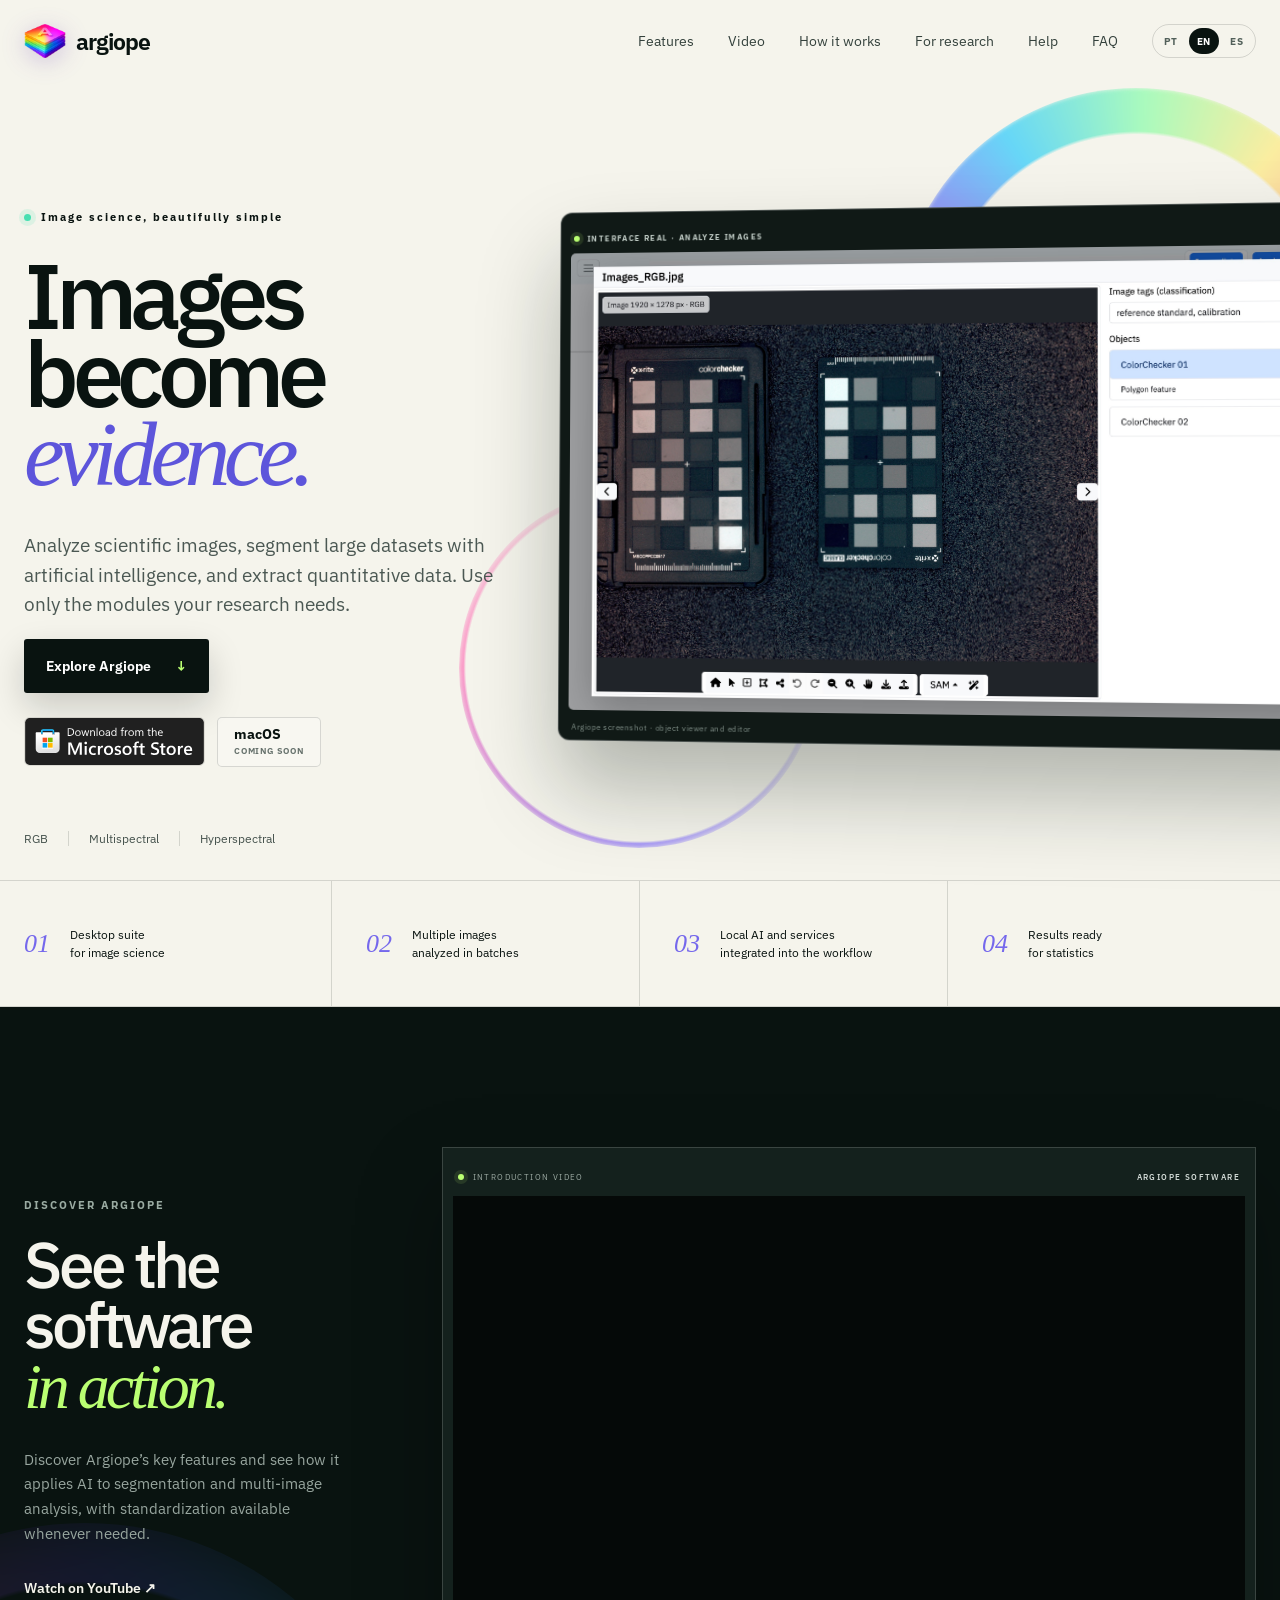
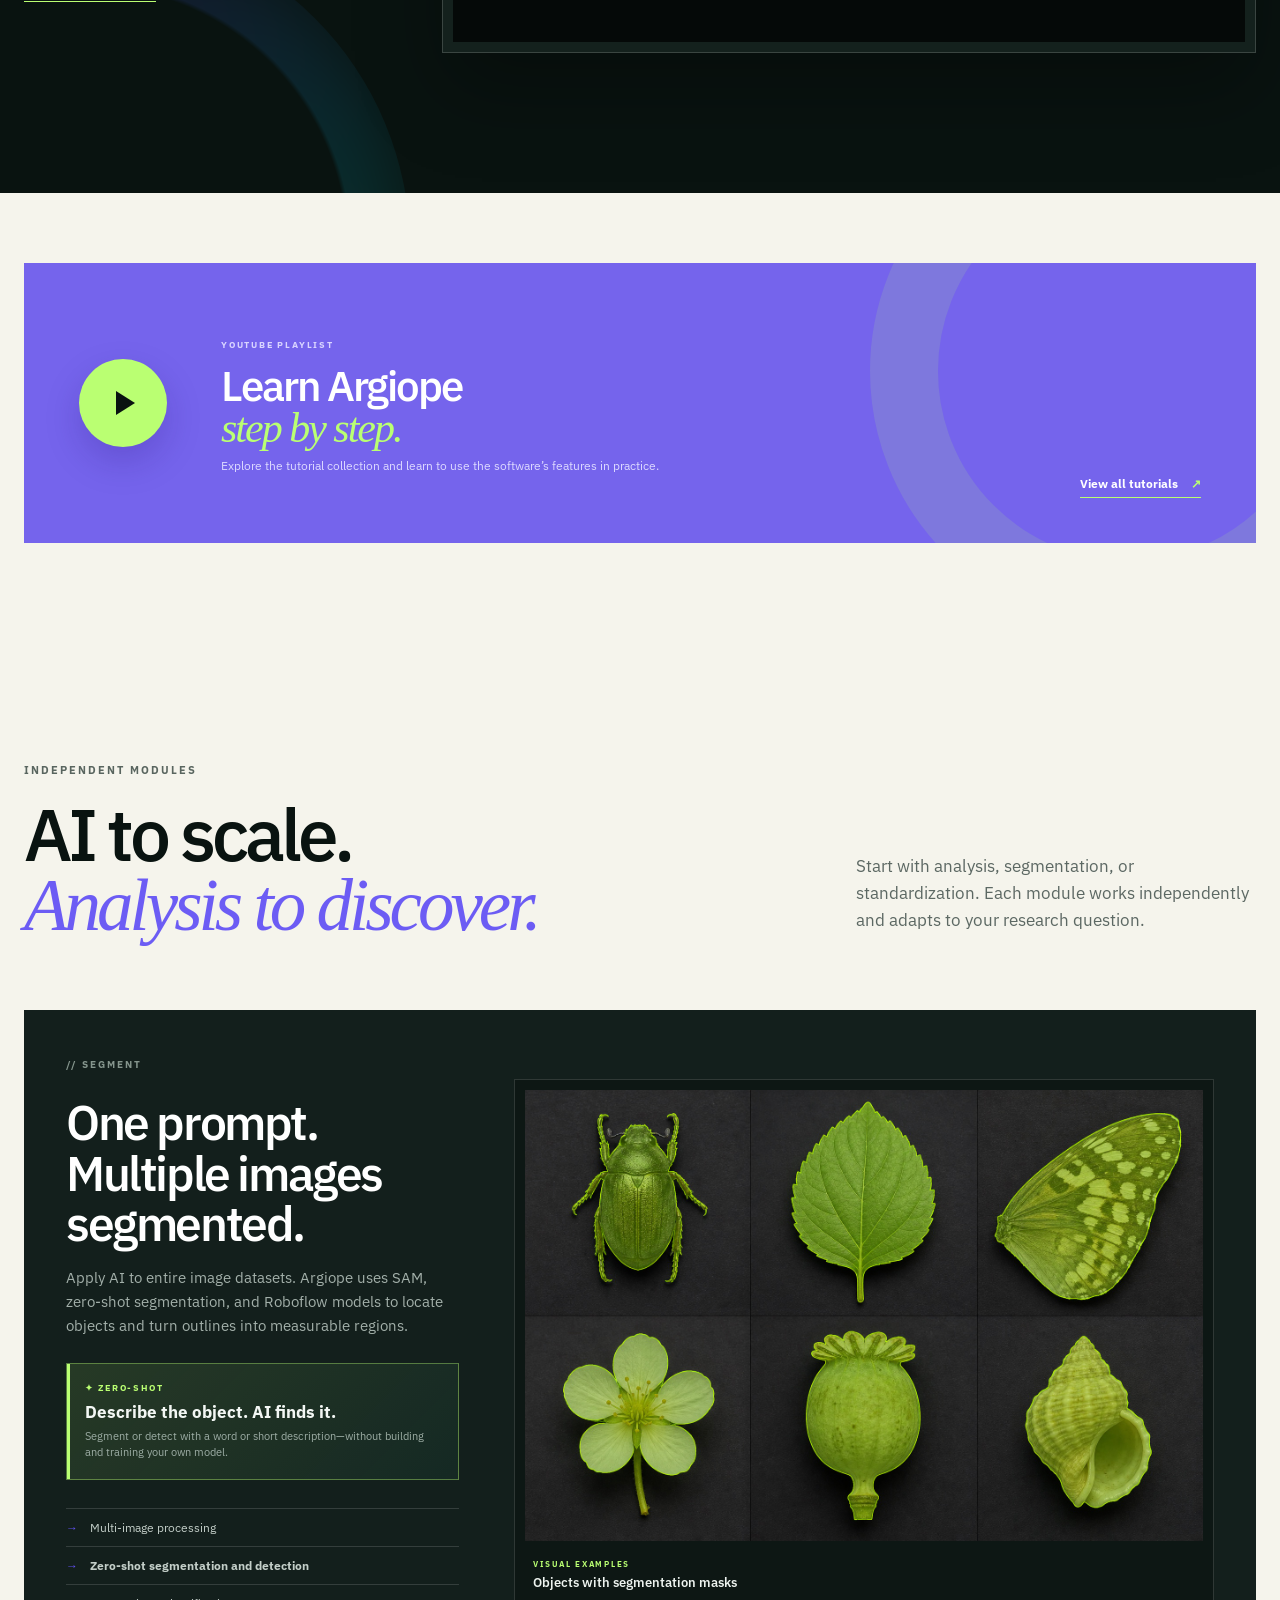
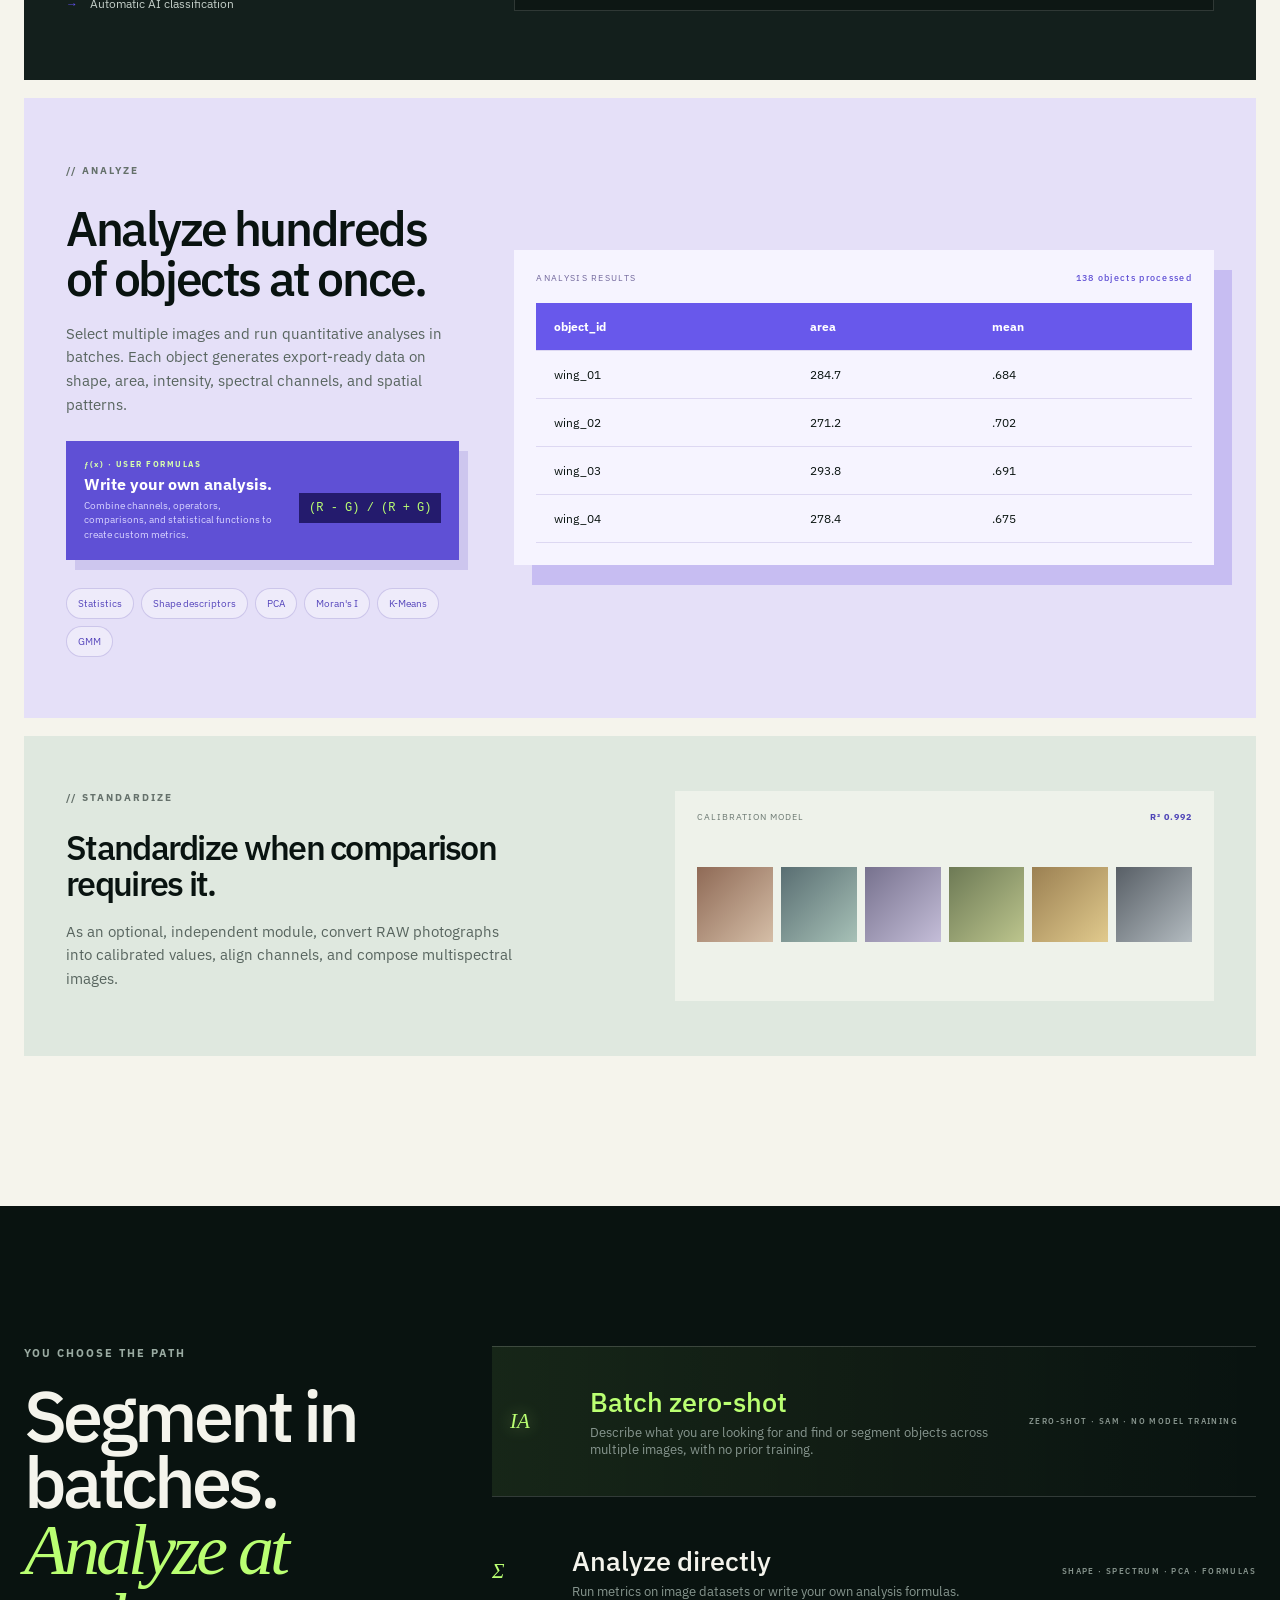
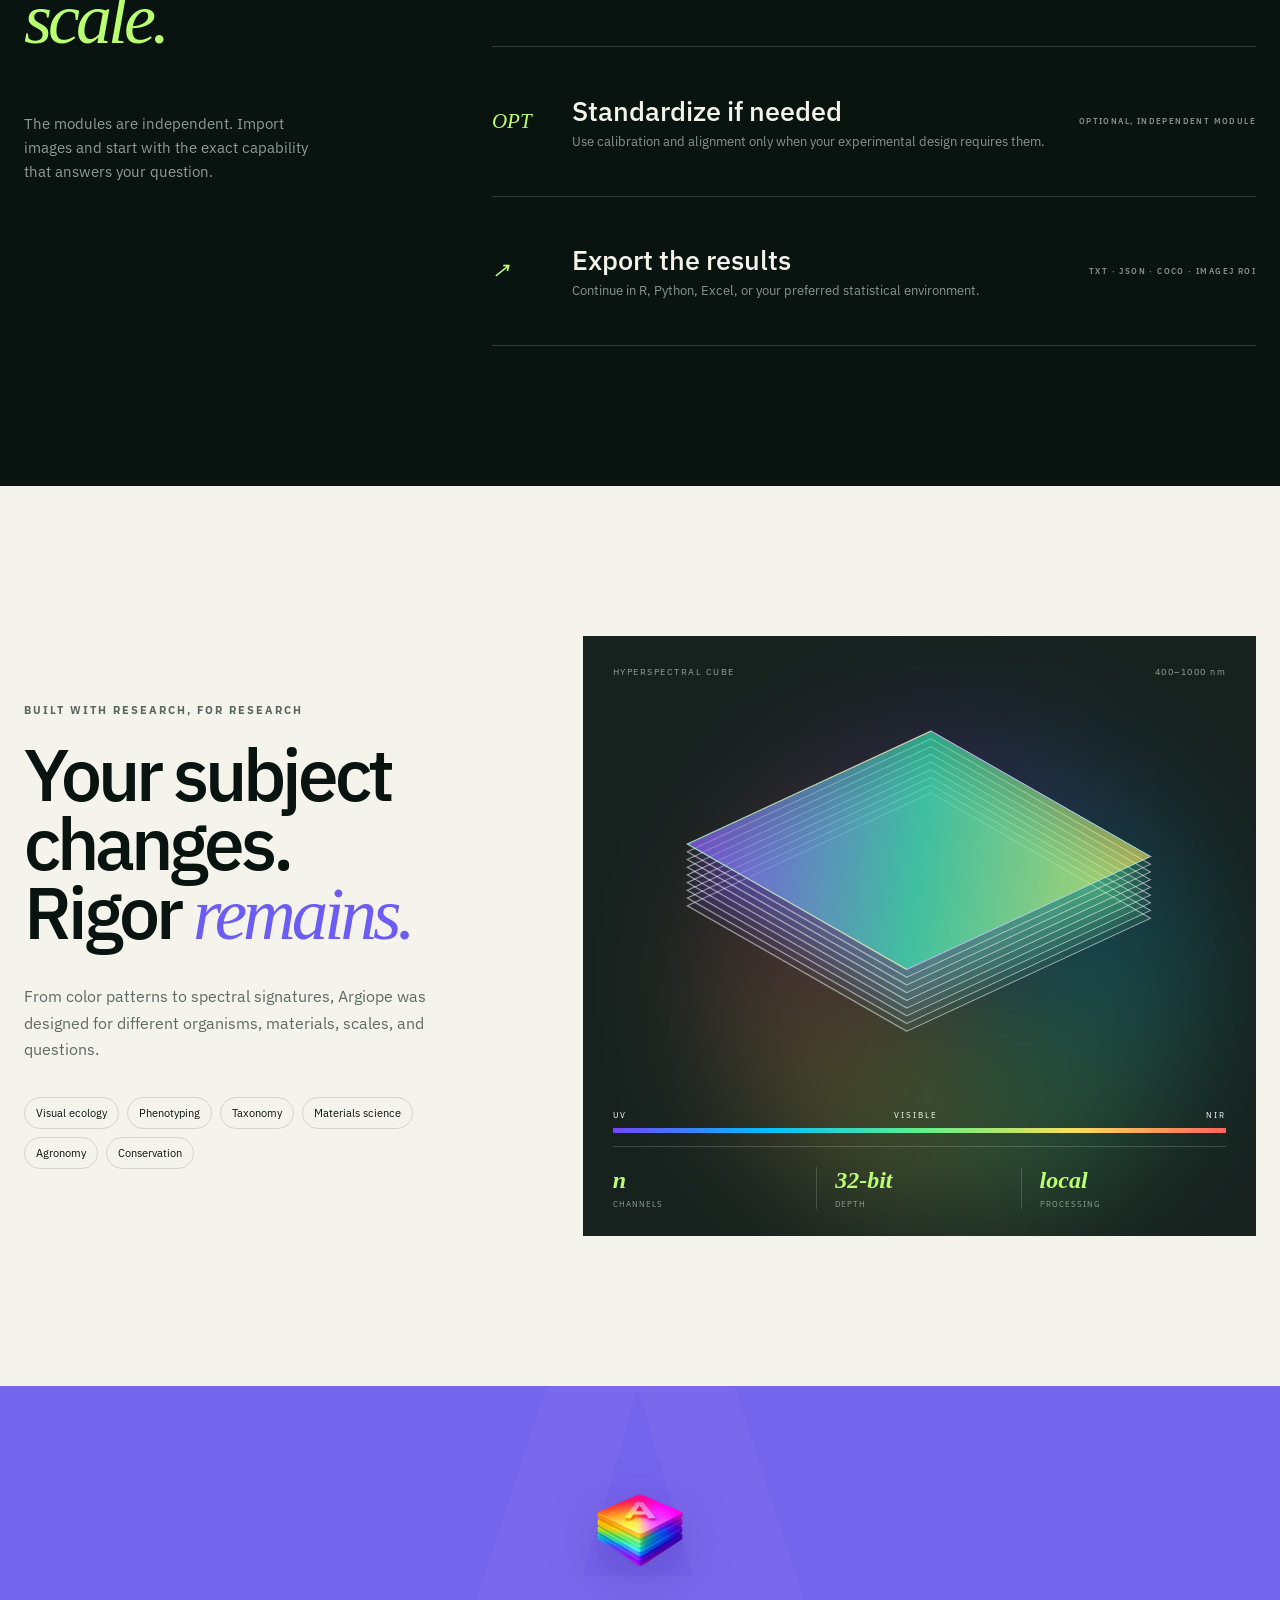
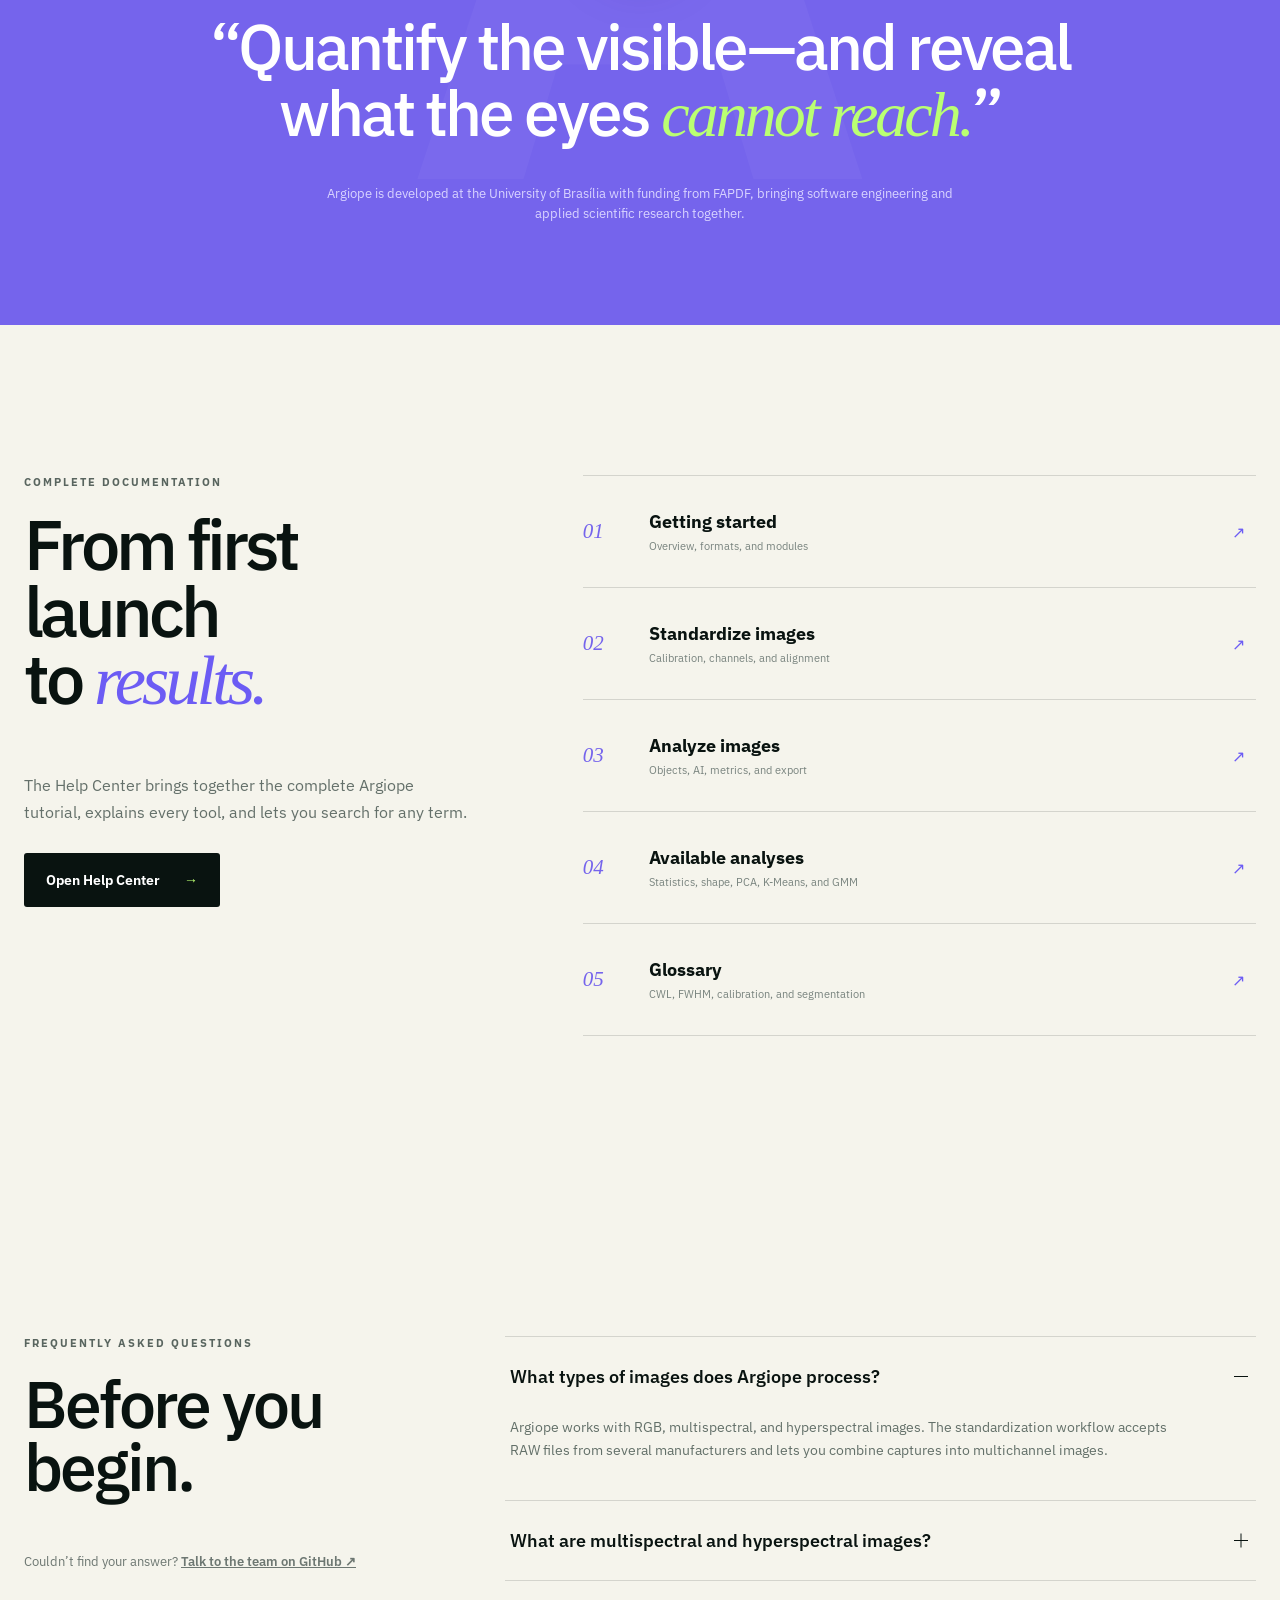
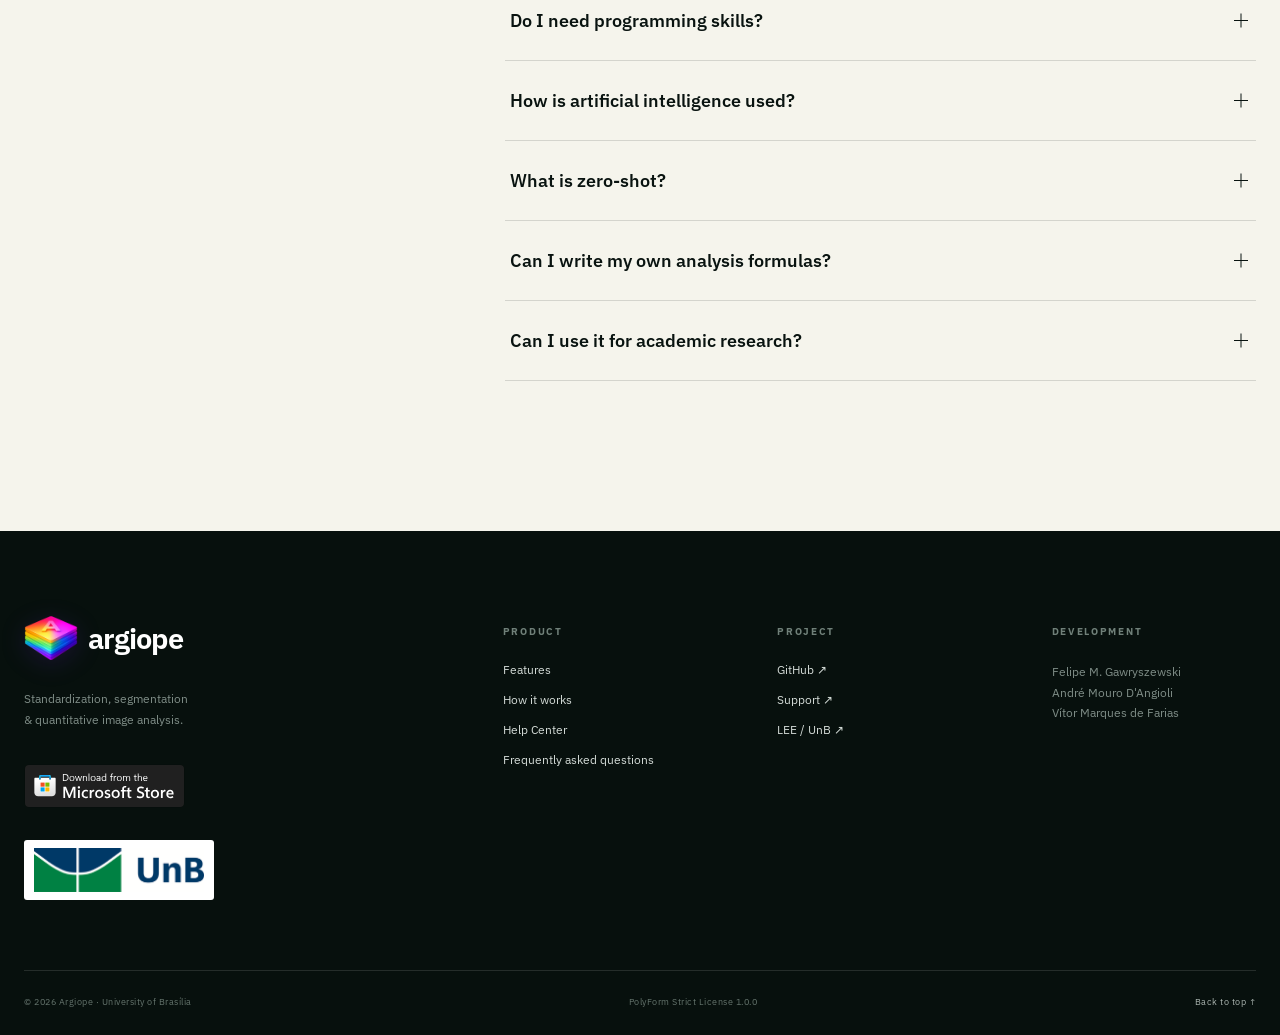
==== index.html @ 89743f0e "Add files via upload" ====
<!doctype html>
<html lang="en">
<head>
  <meta charset="utf-8">
  <meta name="viewport" content="width=device-width, initial-scale=1">
  <meta name="description" content="Argiope: standardization, segmentation, and quantitative analysis of RGB, multispectral, and hyperspectral images.">
  <meta name="theme-color" content="#091310">
  <meta property="og:type" content="website">
  <meta property="og:locale" content="en_US">
  <meta property="og:title" content="Argiope — Turn images into evidence">
  <meta property="og:description" content="Standardize, segment, and analyze scientific images in an AI-assisted visual workflow.">
  <meta property="og:image" content="assets/argiope-logo.png">
  <title>Argiope — Turn images into evidence</title>
  <link rel="icon" href="assets/argiope-logo.png">
  <link rel="stylesheet" href="styles.css">
  <link rel="alternate" hreflang="pt-BR" href="index-pt.html">
  <link rel="alternate" hreflang="en" href="index-en.html">
  <link rel="alternate" hreflang="es" href="index-es.html">
  <link rel="alternate" hreflang="x-default" href="index.html">
  <script>
    (() => {
      const preferredLanguage = (navigator.languages?.[0] || navigator.language || 'en').toLowerCase();
      const destination = preferredLanguage.startsWith('pt')
        ? 'index-pt.html'
        : preferredLanguage.startsWith('es')
          ? 'index-es.html'
          : null;

      if (destination) {
        const localizedUrl = new URL(destination, window.location.href);
        localizedUrl.hash = window.location.hash;
        window.location.replace(localizedUrl.href);
      }
    })();
  </script>
  <noscript><style>.reveal{opacity:1;transform:none}</style></noscript>
  <script type="application/ld+json">
    {
      "@context": "https://schema.org",
      "@type": "SoftwareApplication",
      "name": "Argiope",
      "applicationCategory": "ScienceApplication",
      "operatingSystem": "Windows",
      "description": "Desktop suite for standardization, segmentation, and quantitative analysis of RGB, multispectral, and hyperspectral images.",
      "license": "https://polyformproject.org/licenses/strict/1.0.0/",
      "codeRepository": "https://github.com/argiopeLab/Argiope"
    }
  </script>
</head>
<body data-menu-open="Open menu" data-menu-close="Close menu">
  <a class="skip-link" href="#conteudo">Skip to content</a>

  <header class="site-header" id="topo">
    <div class="nav-wrap shell">
      <a class="brand" href="#topo" aria-label="Argiope, home">
        <img src="assets/argiope-logo.png" alt="" width="42" height="42">
        <span>argiope</span>
      </a>
      <button class="menu-toggle" aria-expanded="false" aria-controls="menu-principal" aria-label="Open menu">
        <span></span><span></span>
      </button>
      <nav id="menu-principal" class="main-nav" aria-label="Main navigation">
        <a href="#recursos">Features</a>
        <a href="#video">Video</a>
        <a href="#fluxo">How it works</a>
        <a href="#pesquisa">For research</a>
        <a href="help-en.html">Help</a>
        <a href="#faq">FAQ</a>
        <div class="language-switcher" aria-label="Select language">
          <a href="index-pt.html" lang="pt-BR" hreflang="pt-BR">PT</a>
          <a href="index-en.html" lang="en" hreflang="en" aria-current="page">EN</a>
          <a href="index-es.html" lang="es" hreflang="es">ES</a>
        </div>
      </nav>
    </div>
  </header>

  <main id="conteudo">
    <section class="hero shell">
      <div class="hero-copy reveal">
        <div class="eyebrow"><i></i> Image science, beautifully simple</div>
        <h1>Images become<br><em>evidence.</em></h1>
        <p class="hero-lead">Analyze scientific images, segment large datasets with artificial intelligence, and extract quantitative data. Use only the modules your research needs.</p>
        <div class="hero-actions">
          <a class="button button-primary" href="#recursos">Explore Argiope <span aria-hidden="true">↓</span></a>
        </div>
        <div class="download-options">
          <a class="store-badge store-badge-hero" href="https://apps.microsoft.com/detail/9N33VQRPGR9X" target="_blank" rel="noopener noreferrer" aria-label="Download Argiope from the Microsoft Store">
            <img src="assets/microsoft-store-badge-en.svg" alt="Get it from Microsoft" width="161" height="44">
          </a>
          <div class="platform-coming-soon" aria-label="macOS version coming soon">
            <strong>macOS</strong>
            <span>coming soon</span>
          </div>
        </div>
        <div class="hero-meta" aria-label="Compatibility">
          <span>RGB</span><span>Multispectral</span><span>Hyperspectral</span>
        </div>
      </div>

      <div class="hero-visual reveal" style="--delay: .12s">
        <div class="spectrum-orbit orbit-one"></div>
        <div class="spectrum-orbit orbit-two"></div>
        <figure class="product-shot">
          <div class="shot-label"><i></i> INTERFACE REAL · ANALYZE IMAGES</div>
          <img src="assets/argiope-interface.jpg" alt="The actual Argiope interface showing a ColorChecker image, annotation tools, SAM model selection, tags, and an object list." width="1440" height="900">
          <figcaption>Argiope screenshot · object viewer and editor</figcaption>
        </figure>
      </div>
    </section>

    <section class="proof-strip" aria-label="Product overview">
      <div class="shell proof-grid reveal">
        <div><b>01</b><span>Desktop suite<br>for image science</span></div>
        <div><b>02</b><span>Multiple images<br>analyzed in batches</span></div>
        <div><b>03</b><span>Local AI and services<br>integrated into the workflow</span></div>
        <div><b>04</b><span>Results ready<br>for statistics</span></div>
      </div>
    </section>

    <section class="video-section" id="video">
      <div class="shell video-grid">
        <div class="video-copy reveal">
          <span class="kicker light">DISCOVER ARGIOPE</span>
          <h2>See the software<br><em>in action.</em></h2>
          <p>Discover Argiope’s key features and see how it applies AI to segmentation and multi-image analysis, with standardization available whenever needed.</p>
          <a class="text-link video-link" href="https://youtu.be/8K30xYQvv1Q" target="_blank" rel="noreferrer">Watch on YouTube <span aria-hidden="true">↗</span></a>
        </div>
        <div class="video-player-wrap reveal" style="--delay:.12s">
          <div class="video-player-label"><i></i><span>INTRODUCTION VIDEO</span><b>ARGIOPE SOFTWARE</b></div>
          <div class="video-player">
            <iframe src="https://www.youtube-nocookie.com/embed/8K30xYQvv1Q?rel=0" title="Argiope Software — key features" loading="lazy" allow="accelerometer; autoplay; clipboard-write; encrypted-media; gyroscope; picture-in-picture; web-share" referrerpolicy="strict-origin-when-cross-origin" allowfullscreen></iframe>
          </div>
        </div>
      </div>
    </section>

    <section class="tutorial-strip">
      <a class="shell tutorial-playlist reveal" href="https://www.youtube.com/playlist?list=PLUFucDpEwd5Pwd0zafdGdwaZ3mjYi294B" target="_blank" rel="noreferrer">
        <span class="tutorial-play"><i></i></span>
        <div><small>YOUTUBE PLAYLIST</small><h2>Learn Argiope<br><em>step by step.</em></h2><p>Explore the tutorial collection and learn to use the software’s features in practice.</p></div>
        <b>View all tutorials <span aria-hidden="true">↗</span></b>
      </a>
    </section>

    <section class="section shell" id="recursos">
      <div class="section-heading reveal">
        <div><span class="kicker">INDEPENDENT MODULES</span><h2>AI to scale.<br><em>Analysis to discover.</em></h2></div>
        <p>Start with analysis, segmentation, or standardization. Each module works independently and adapts to your research question.</p>
      </div>
      <div class="feature-bento">
        <article class="feature-card feature-ai feature-prominent reveal">
          <div class="feature-copy"><span class="number">// SEGMENT</span><h3>One prompt.<br>Multiple images segmented.</h3><p>Apply AI to entire image datasets. Argiope uses SAM, zero-shot segmentation, and Roboflow models to locate objects and turn outlines into measurable regions.</p><div class="zero-shot-callout"><span>✦ ZERO-SHOT</span><strong>Describe the object. AI finds it.</strong><small>Segment or detect with a word or short description—without building and training your own model.</small></div><ul><li>Multi-image processing</li><li><strong>Zero-shot segmentation and detection</strong></li><li>Automatic AI classification</li></ul></div>
          <figure class="segmentation-examples">
            <img src="assets/segmented-specimens.jpg" alt="Six scientific specimen photographs—beetle, leaf, butterfly wing, flower, fruit, and shell—with segmentation masks and outlines." width="1536" height="1024">
            <figcaption><span>VISUAL EXAMPLES</span><b>Objects with segmentation masks</b></figcaption>
          </figure>
        </article>

        <article class="feature-card feature-data feature-prominent reveal" style="--delay:.08s">
          <div class="feature-copy"><span class="number">// ANALYZE</span><h3>Analyze hundreds of objects at once.</h3><p>Select multiple images and run quantitative analyses in batches. Each object generates export-ready data on shape, area, intensity, spectral channels, and spatial patterns.</p><div class="formula-callout"><span>ƒ(x) · USER FORMULAS</span><strong>Write your own analysis.</strong><code>(R - G) / (R + G)</code><small>Combine channels, operators, comparisons, and statistical functions to create custom metrics.</small></div><div class="analysis-chips"><span>Statistics</span><span>Shape descriptors</span><span>PCA</span><span>Moran's I</span><span>K-Means</span><span>GMM</span></div></div>
          <div class="batch-results" aria-hidden="true"><div class="results-head"><span>ANALYSIS RESULTS</span><b>138 objects processed</b></div><div class="data-table"><div><b>object_id</b><b>area</b><b>mean</b></div><div><span>wing_01</span><span>284.7</span><span>.684</span></div><div><span>wing_02</span><span>271.2</span><span>.702</span></div><div><span>wing_03</span><span>293.8</span><span>.691</span></div><div><span>wing_04</span><span>278.4</span><span>.675</span></div></div></div>
        </article>

        <article class="feature-card feature-standardize feature-compact reveal" style="--delay:.1s">
          <div class="feature-copy"><span class="number">// STANDARDIZE</span><h3>Standardize when comparison requires it.</h3><p>As an optional, independent module, convert RAW photographs into calibrated values, align channels, and compose multispectral images.</p></div>
          <div class="compact-calibration" aria-hidden="true"><span>CALIBRATION MODEL</span><b>R² 0.992</b><i></i><i></i><i></i><i></i><i></i><i></i></div>
        </article>
      </div>
    </section>

    <section class="workflow-section" id="fluxo">
      <div class="shell">
        <div class="workflow-heading reveal"><span class="kicker light">YOU CHOOSE THE PATH</span><h2>Segment in batches.<br><em>Analyze at scale.</em></h2><p>The modules are independent. Import images and start with the exact capability that answers your question.</p></div>
        <ul class="workflow-list">
          <li class="reveal workflow-zero-shot"><span>IA</span><div><h3>Batch zero-shot</h3><p>Describe what you are looking for and find or segment objects across multiple images, with no prior training.</p></div><b>ZERO-SHOT · SAM · NO MODEL TRAINING</b></li>
          <li class="reveal"><span>Σ</span><div><h3>Analyze directly</h3><p>Run metrics on image datasets or write your own analysis formulas.</p></div><b>SHAPE · SPECTRUM · PCA · FORMULAS</b></li>
          <li class="reveal"><span>OPT</span><div><h3>Standardize if needed</h3><p>Use calibration and alignment only when your experimental design requires them.</p></div><b>OPTIONAL, INDEPENDENT MODULE</b></li>
          <li class="reveal"><span>↗</span><div><h3>Export the results</h3><p>Continue in R, Python, Excel, or your preferred statistical environment.</p></div><b>TXT · JSON · COCO · IMAGEJ ROI</b></li>
        </ul>
      </div>
    </section>

    <section class="section science shell" id="pesquisa">
      <div class="science-copy reveal">
        <span class="kicker">BUILT WITH RESEARCH, FOR RESEARCH</span>
        <h2>Your subject changes.<br>Rigor <em>remains.</em></h2>
        <p>From color patterns to spectral signatures, Argiope was designed for different organisms, materials, scales, and questions.</p>
        <div class="use-tags"><span>Visual ecology</span><span>Phenotyping</span><span>Taxonomy</span><span>Materials science</span><span>Agronomy</span><span>Conservation</span></div>
      </div>
      <div class="spectrum-card reveal" style="--delay:.12s">
        <div class="spectrum-head"><span>HYPERSPECTRAL CUBE</span><span>400–1000 nm</span></div>
        <div class="cube" aria-hidden="true"><i></i><i></i><i></i><i></i><i></i><i></i><i></i><i></i><i></i></div>
        <div class="wave-labels"><span>UV</span><span>VISIBLE</span><span>NIR</span></div>
        <div class="science-stats"><div><b>n</b><span>channels</span></div><div><b>32-bit</b><span>depth</span></div><div><b>local</b><span>processing</span></div></div>
      </div>
    </section>

    <section class="quote-section">
      <div class="shell quote-wrap reveal">
        <img src="assets/argiope-logo.png" alt="" width="88" height="88">
        <blockquote>“Quantify the visible—and reveal<br>what the eyes <em>cannot reach.</em>”</blockquote>
        <p>Argiope is developed at the University of Brasília with funding from FAPDF, bringing software engineering and applied scientific research together.</p>
      </div>
    </section>

    <section class="section help-hub shell" id="ajuda">
      <div class="help-hub-heading reveal">
        <span class="kicker">COMPLETE DOCUMENTATION</span>
        <h2>From first launch<br>to <em>results.</em></h2>
        <p>The Help Center brings together the complete Argiope tutorial, explains every tool, and lets you search for any term.</p>
        <a class="button button-dark" href="help-en.html">Open Help Center <span aria-hidden="true">→</span></a>
      </div>
      <div class="help-topics reveal" style="--delay:.1s">
        <a href="help-en.html#introduction"><span>01</span><div><b>Getting started</b><small>Overview, formats, and modules</small></div><i>↗</i></a>
        <a href="help-en.html#standardize"><span>02</span><div><b>Standardize images</b><small>Calibration, channels, and alignment</small></div><i>↗</i></a>
        <a href="help-en.html#analyze"><span>03</span><div><b>Analyze images</b><small>Objects, AI, metrics, and export</small></div><i>↗</i></a>
        <a href="help-en.html#analysis-additional"><span>04</span><div><b>Available analyses</b><small>Statistics, shape, PCA, K-Means, and GMM</small></div><i>↗</i></a>
        <a href="help-en.html#terminology"><span>05</span><div><b>Glossary</b><small>CWL, FWHM, calibration, and segmentation</small></div><i>↗</i></a>
      </div>
    </section>

    <section class="section faq shell" id="faq">
      <div class="faq-intro reveal"><span class="kicker">FREQUENTLY ASKED QUESTIONS</span><h2>Before you<br>begin.</h2><p>Couldn’t find your answer? <a href="https://github.com/argiopeLab/Argiope/issues/" target="_blank" rel="noreferrer">Talk to the team on GitHub ↗</a></p></div>
      <div class="faq-list reveal" style="--delay:.1s">
        <details open><summary>What types of images does Argiope process?<i></i></summary><p>Argiope works with RGB, multispectral, and hyperspectral images. The standardization workflow accepts RAW files from several manufacturers and lets you combine captures into multichannel images.</p></details>
        <details><summary>What are multispectral and hyperspectral images?<i></i></summary><p><strong>Multispectral</strong> images capture an object in a few specific spectral bands, such as ultraviolet, visible light, and infrared. <strong>Hyperspectral</strong> images capture dozens or hundreds of narrow, continuous bands, creating a detailed spectral signature for every pixel. Argiope lets you view, combine, and analyze the channels of both image types.</p></details>
        <details><summary>Do I need programming skills?<i></i></summary><p>No. The main workflows are visual. Results can be exported if you want to continue the analysis in R, Python, Excel, or other statistical software.</p></details>
        <details><summary>How is artificial intelligence used?<i></i></summary><p>Integrated models can segment objects, detect reference patterns, and classify images. Local options and optional Roboflow and Gemini integrations are available.</p></details>
        <details><summary>What is zero-shot?<i></i></summary><p>Zero-shot is a way to use artificial intelligence without training a model specifically for your image dataset. Describe the object you want in words—such as “butterfly wing” or “leaf”—and Argiope can detect or segment those objects in one or multiple images.</p></details>
        <details><summary>Can I write my own analysis formulas?<i></i></summary><p>Yes. Argiope lets you create custom metrics using image channels, mathematical operations, comparisons, and functions such as mean, median, standard deviation, sum, and count. For example, <code>(R - G) / (R + G)</code> calculates a normalized difference for the pixels in each object.</p></details>
        <details><summary>Can I use it for academic research?<i></i></summary><p>Yes. The software uses the PolyForm Strict License 1.0.0 for noncommercial uses. Review the full terms and citation guidance before publishing.</p></details>
      </div>
    </section>

  </main>

  <footer class="footer">
    <div class="shell footer-grid">
      <div class="footer-brand"><a class="brand brand-light" href="#topo"><img src="assets/argiope-logo.png" alt="" width="54" height="54"><span>argiope</span></a><p>Standardization, segmentation<br>&amp; quantitative image analysis.</p><a class="store-badge store-badge-footer" href="https://apps.microsoft.com/detail/9N33VQRPGR9X" target="_blank" rel="noopener noreferrer" aria-label="Download Argiope from the Microsoft Store"><img src="assets/microsoft-store-badge-en.svg" alt="Get it from Microsoft" width="161" height="44"></a><img class="footer-unb-logo" src="assets/unb-logo.png" alt="University of Brasília" width="190" height="49"></div>
      <div><h3>Product</h3><a href="#recursos">Features</a><a href="#fluxo">How it works</a><a href="help-en.html">Help Center</a><a href="#faq">Frequently asked questions</a></div>
      <div><h3>Project</h3><a href="https://github.com/argiopeLab/Argiope" target="_blank" rel="noreferrer">GitHub ↗</a><a href="https://github.com/argiopeLab/Argiope/issues/" target="_blank" rel="noreferrer">Support ↗</a><a href="https://lee.unb.br/" target="_blank" rel="noreferrer">LEE / UnB ↗</a></div>
      <div><h3>Development</h3><p>Felipe M. Gawryszewski<br>André Mouro D'Angioli<br>Vítor Marques de Farias</p></div>
    </div>
    <div class="shell footer-bottom"><span>© 2026 Argiope · University of Brasília</span><span>PolyForm Strict License 1.0.0</span><a href="#topo">Back to top ↑</a></div>
  </footer>

  <script src="script.js"></script>
</body>
</html>
---- styles.css ----
@font-face{font-family:Plex;src:url('assets/IBMPlexSans.woff2') format('woff2');font-weight:100 900;font-display:swap}
:root{--ink:#091310;--paper:#f5f4ec;--lime:#baff72;--mint:#46dfb1;--violet:#7c68ff;--muted:#66716c;--line:rgba(9,19,16,.14);--shell:min(1280px,calc(100vw - 48px));--serif:Georgia,'Times New Roman',serif}
*{box-sizing:border-box}html{scroll-behavior:smooth;scroll-padding-top:90px}body{margin:0;overflow-x:hidden;background:var(--paper);color:var(--ink);font-family:Plex,Arial,sans-serif;-webkit-font-smoothing:antialiased}a{color:inherit}button{font:inherit}.shell{width:var(--shell);margin-inline:auto}.skip-link{position:fixed;left:12px;top:-80px;padding:12px 18px;background:var(--lime);z-index:100;color:var(--ink)}.skip-link:focus{top:12px}
.site-header{position:fixed;z-index:50;top:0;left:0;right:0;border-bottom:1px solid transparent;transition:.3s}.site-header.scrolled{background:rgba(245,244,236,.88);backdrop-filter:blur(18px);border-color:var(--line)}.nav-wrap{height:82px;display:flex;align-items:center;justify-content:space-between}.brand{display:inline-flex;align-items:center;gap:10px;text-decoration:none;font-size:23px;font-weight:650;letter-spacing:-1px}.brand img{filter:drop-shadow(0 5px 12px rgba(82,31,167,.22))}.main-nav{display:flex;align-items:center;gap:34px;font-size:14px}.main-nav>a:not(.button){text-decoration:none;color:#34413c;transition:.2s}.main-nav>a:not(.button):hover{color:#000}.button{display:inline-flex;align-items:center;justify-content:center;gap:24px;min-height:54px;padding:0 22px;border-radius:3px;text-decoration:none;font-size:14px;font-weight:650;transition:transform .2s,box-shadow .2s,background .2s}.button:hover{transform:translateY(-2px)}.button-small{min-height:42px;gap:14px}.button-dark{color:white;background:var(--ink)}.button-primary{background:var(--ink);color:#fff;box-shadow:0 14px 34px rgba(9,19,16,.18)}.button-primary span,.button-dark span{color:var(--lime)}.menu-toggle{display:none;background:none;border:0;width:44px;height:44px}.menu-toggle span{display:block;width:24px;height:1px;background:var(--ink);margin:7px auto;transition:.2s}
.hero{min-height:880px;padding-top:168px;display:grid;grid-template-columns:.82fr 1.18fr;align-items:start;position:relative}.hero-copy{padding-top:42px;position:relative;z-index:3}.eyebrow,.kicker{font-size:11px;font-weight:700;letter-spacing:2px}.eyebrow{display:flex;align-items:center;gap:10px}.eyebrow i{width:7px;height:7px;background:var(--mint);border-radius:50%;box-shadow:0 0 0 5px rgba(70,223,177,.14)}h1,h2,h3,p{margin-top:0}.hero h1{font-size:clamp(72px,7.15vw,112px);line-height:.85;letter-spacing:-6.5px;font-weight:550;margin:32px 0 38px}.hero h1 em,.section-heading h2 em,.workflow-heading em,.science h2 em,.quote-wrap em,.cta h2 em{font-family:var(--serif);font-weight:400}.hero h1 em{color:#5d55db}.hero-lead{font-size:19px;line-height:1.55;max-width:560px;color:#4b5853}.hero-actions{display:flex;align-items:center;gap:30px}.text-link{text-decoration:none;font-weight:600;font-size:14px;border-bottom:1px solid var(--ink);padding-bottom:4px}.hero-meta{display:flex;gap:0;margin-top:64px;color:#45524d;font-size:12px}.hero-meta span{padding:0 20px;border-left:1px solid var(--line)}.hero-meta span:first-child{padding-left:0;border:0}
.hero-visual{position:relative;min-height:620px;perspective:1300px}.app-window{position:absolute;z-index:3;top:26px;left:5%;width:105%;height:590px;background:#101b18;border:1px solid rgba(255,255,255,.22);border-radius:14px;overflow:hidden;box-shadow:0 52px 90px rgba(14,27,22,.28);transform:rotateY(-5deg) rotateX(2deg)}.window-bar{height:44px;background:#ecede7;color:#52605a;display:flex;align-items:center;justify-content:space-between;padding:0 15px;font-size:10px}.traffic{display:flex;gap:6px}.traffic i{display:block;width:8px;height:8px;border-radius:50%;background:#bfc4be}.traffic i:first-child{background:#ff776d}.traffic i:nth-child(2){background:#ffc15f}.traffic i:nth-child(3){background:#74d879}.window-title{display:flex;align-items:center;gap:7px}.window-title img{width:18px;height:18px}.window-status{display:flex;align-items:center;gap:6px}.window-status i{width:6px;height:6px;border-radius:50%;background:#4acb83}.app-layout{display:flex;height:calc(100% - 44px)}.app-sidebar{width:52px;border-right:1px solid rgba(255,255,255,.09);display:flex;align-items:center;flex-direction:column;padding-top:13px;gap:13px}.side-logo{color:var(--lime);font-weight:800;margin-bottom:10px}.app-sidebar button{width:32px;height:32px;border:0;border-radius:5px;color:#83908a;background:transparent}.app-sidebar button.active{background:rgba(186,255,114,.13);color:var(--lime)}.app-content{flex:1;min-width:0}.app-toolbar{height:58px;border-bottom:1px solid rgba(255,255,255,.09);display:flex;align-items:center;justify-content:space-between;padding:0 20px;color:white;font-size:11px}.app-toolbar span{color:#75827c}.app-toolbar button{border:0;background:var(--lime);padding:9px 13px;border-radius:3px;font-size:10px;font-weight:700}.analysis-grid{height:calc(100% - 58px);display:grid;grid-template-columns:1fr 230px}.image-stage{position:relative;overflow:hidden;background:radial-gradient(circle at 50% 48%,#203c35,#101b18 64%);min-width:0}.image-stage:after{content:"";position:absolute;inset:0;background-image:linear-gradient(rgba(255,255,255,.025) 1px,transparent 1px),linear-gradient(90deg,rgba(255,255,255,.025) 1px,transparent 1px);background-size:24px 24px}.stage-label{position:absolute;top:16px;left:17px;color:#9aaba3;font-size:8px;letter-spacing:1.5px;z-index:2}.specimen{position:absolute;inset:10% 0 0;width:100%;height:85%;z-index:1}.scale{position:absolute;bottom:15px;right:17px;color:#9aaba3;font-size:8px;z-index:2}.scale i{display:block;width:52px;border-top:2px solid #dbe5df;margin-top:5px}.data-panel{padding:18px 16px;color:white;background:#13211d;border-left:1px solid rgba(255,255,255,.08)}.panel-head{display:flex;align-items:center;justify-content:space-between;border-bottom:1px solid rgba(255,255,255,.1);padding-bottom:14px;font-size:8px;color:#7f8f88;letter-spacing:1px}.panel-head b{color:var(--lime);font-weight:500}.metric{padding:14px 0;border-bottom:1px solid rgba(255,255,255,.08);display:flex;justify-content:space-between;align-items:end}.metric span{color:#809089;font-size:9px}.metric b{font-size:17px}.metric small{font-weight:400;font-size:8px;color:#82908a}.chart-label{display:flex;justify-content:space-between;margin:19px 0 6px;font-size:8px;color:#7f8f88}.chart{width:100%;height:80px;border-bottom:1px solid rgba(255,255,255,.1)}.channel-list{font-size:9px;margin-top:11px}.channel-list div{display:flex;align-items:center;padding:6px 0;color:#a3afa9}.channel-list i{width:6px;height:6px;border-radius:50%;background:var(--c);margin-right:7px}.channel-list b{margin-left:auto;color:#e7ece9}.model-pill{margin-top:10px;padding:10px;background:rgba(186,255,114,.07);border:1px solid rgba(186,255,114,.2);font-size:8px;color:var(--lime);border-radius:3px}.model-pill b{float:right;color:#fff}.spectrum-orbit{position:absolute;border-radius:50%;filter:blur(2px);opacity:.58}.orbit-one{width:480px;height:480px;right:-120px;top:-80px;background:conic-gradient(from 200deg,transparent 0 15%,#5e41ff 26%,#00c2ff 35%,#73ff9c 45%,#ffe96a 55%,#ff7261 65%,#b900ff 74%,transparent 84%);mask:radial-gradient(transparent 57%,#000 58%)}.orbit-two{width:360px;height:360px;left:-70px;bottom:-60px;background:conic-gradient(#64fbc4,transparent,#715aff,#ff5aad,transparent);mask:radial-gradient(transparent 68%,#000 69%)}.floating-card{position:absolute;z-index:5;background:rgba(244,245,237,.94);box-shadow:0 20px 45px rgba(9,19,16,.18);backdrop-filter:blur(12px);border:1px solid rgba(255,255,255,.7);font-size:10px}.card-ai{left:-1%;bottom:4px;padding:14px 15px;display:flex;align-items:center;gap:10px;width:210px}.card-ai>span{font-size:20px;color:#6959f4}.card-ai small,.card-ai b{display:block}.card-ai small{font-size:7px;letter-spacing:1.5px;color:#737e79}.card-ai b{font-size:10px;margin-top:3px}.card-ai>i{margin-left:auto;width:7px;height:7px;border-radius:50%;background:var(--mint)}.card-spectrum{right:-5%;top:415px;padding:13px 16px;width:155px}.card-spectrum small{letter-spacing:1px;color:#78827e}.card-spectrum b{font-size:8px}.spectrum-bar{height:5px;margin:8px 0 5px;background:linear-gradient(90deg,#6b48ff,#28bfff,#72ef91,#ffe75a,#ff6262)}
.product-shot{position:absolute;z-index:3;top:38px;left:3%;width:112%;margin:0;padding:10px 10px 30px;background:#101916;border:1px solid rgba(255,255,255,.25);border-radius:12px;box-shadow:0 48px 85px rgba(14,27,22,.29);transform:rotateY(-4deg) rotateX(1deg);overflow:hidden}.product-shot img{display:block;width:100%;height:auto;border-radius:5px;background:#eef0f1}.shot-label{height:31px;display:flex;align-items:center;gap:8px;padding:0 3px;color:#c0cbc5;font-size:8px;letter-spacing:1.4px;font-weight:700}.shot-label i{width:6px;height:6px;border-radius:50%;background:var(--lime);box-shadow:0 0 0 4px rgba(186,255,114,.12)}.product-shot figcaption{position:absolute;left:13px;right:13px;bottom:8px;color:#819089;font-size:8px;letter-spacing:.5px}
.proof-strip{border-top:1px solid var(--line);border-bottom:1px solid var(--line)}.proof-grid{display:grid;grid-template-columns:repeat(4,1fr);min-height:125px}.proof-grid>div{display:flex;align-items:center;gap:20px;border-right:1px solid var(--line);padding:0 34px}.proof-grid>div:first-child{padding-left:0}.proof-grid>div:last-child{border:0}.proof-grid b{font-family:var(--serif);font-style:italic;color:#7568ec;font-weight:400;font-size:26px}.proof-grid span{font-size:12px;line-height:1.45}
.video-section{padding:140px 0;background:var(--ink);color:#f5f4ec;position:relative;overflow:hidden}.video-section:after{content:"";position:absolute;left:-240px;bottom:-380px;width:650px;height:650px;border-radius:50%;background:conic-gradient(#6338ff,#08cdf1,#62f292,#f5e862,#ff5b73,#6338ff);opacity:.13;filter:blur(40px);mask:radial-gradient(transparent 57%,#000 58%)}.video-grid{display:grid;grid-template-columns:.58fr 1.42fr;gap:85px;align-items:center;position:relative;z-index:2}.video-copy h2{font-size:clamp(52px,5vw,76px);line-height:.94;letter-spacing:-4px;font-weight:520;margin:0 0 30px}.video-copy h2 em{font-family:var(--serif);font-weight:400;color:var(--lime)}.video-copy p{max-width:430px;color:#98a69f;font-size:15px;line-height:1.65;margin-bottom:30px}.video-link{display:inline-block;color:#f5f4ec;border-color:var(--lime)}.video-player-wrap{background:#14211d;border:1px solid rgba(255,255,255,.16);padding:10px;box-shadow:0 38px 80px rgba(0,0,0,.3)}.video-player-label{height:38px;padding:0 5px;display:flex;align-items:center;gap:9px;color:#9eaca5;font-size:8px;letter-spacing:1.4px}.video-player-label i{width:6px;height:6px;border-radius:50%;background:var(--lime);box-shadow:0 0 0 4px rgba(186,255,114,.11)}.video-player-label b{margin-left:auto;color:#d5ddd9;font-weight:600}.video-player{position:relative;aspect-ratio:16/9;background:#050908;overflow:hidden}.video-player iframe{position:absolute;inset:0;width:100%;height:100%;border:0}
.section{padding:150px 0}.section-heading{display:grid;grid-template-columns:1.35fr .65fr;align-items:end;margin-bottom:70px}.kicker{display:block;color:#59655f;margin-bottom:22px}.section-heading h2,.science h2{font-size:clamp(50px,5.7vw,82px);line-height:.95;letter-spacing:-4px;font-weight:530;margin:0}.section-heading h2 em,.science h2 em{color:#6c5cf4}.section-heading>p{font-size:17px;line-height:1.6;color:#5c6863;margin:0 0 6px;max-width:480px}.feature-bento{display:grid;grid-template-columns:1fr 1fr;gap:18px}.feature-card{position:relative;overflow:hidden;background:#e8e8df;min-height:530px;padding:42px}.feature-large{grid-column:1/-1;min-height:570px;display:grid;grid-template-columns:.75fr 1.25fr;background:#dfe8df}.feature-copy{max-width:455px;position:relative;z-index:2}.number{font-size:10px;letter-spacing:2px;font-weight:700;color:#65716b}.feature-card h3{font-size:37px;line-height:1.05;letter-spacing:-1.7px;font-weight:550;margin:25px 0 18px}.feature-card p{color:#58655f;line-height:1.58;font-size:15px}.feature-card ul{list-style:none;padding:0;margin-top:32px}.feature-card li{border-top:1px solid var(--line);padding:11px 0;font-size:12px}.feature-card li:before{content:'→';margin-right:12px;color:#6151ef}.calibration-art{position:relative;margin:-5px -10px -45px 40px;background:#14221e;color:white;box-shadow:0 36px 60px rgba(9,19,16,.25);transform:rotate(2deg);padding:22px}.cal-top{font-size:9px;letter-spacing:1px;display:flex;justify-content:space-between;color:#83938b}.cal-top b{color:var(--lime)}.checker{display:grid;grid-template-columns:repeat(6,1fr);gap:5px;margin:38px auto 18px;max-width:410px;padding:10px;background:#ece9da}.checker i{aspect-ratio:1;background:var(--c);box-shadow:inset 0 0 18px rgba(255,255,255,.18)}.calibration-art svg{width:100%;height:165px}.calibration-art svg path{fill:none;stroke:#a8ff78;stroke-width:2}.calibration-art svg circle{fill:#eef1ec;stroke:#a8ff78;stroke-width:2}.feature-ai{background:#131f1c;color:#fff}.feature-ai p{max-width:480px;color:#a2afa9}.feature-ai .number{color:#85958d}.ai-visual{height:210px;position:absolute;left:42px;right:42px;bottom:35px;background:#1b2a26;overflow:hidden}.blob{position:absolute;border:2px solid #a8ff78;filter:drop-shadow(0 0 7px rgba(168,255,120,.45));border-radius:58% 42% 62% 38%/50% 60% 40% 50%}.b1{width:125px;height:90px;left:12%;top:38%}.b2{width:110px;height:135px;left:37%;top:15%;transform:rotate(24deg)}.b3{width:146px;height:83px;right:8%;top:42%;transform:rotate(-8deg)}.ai-visual span,.ai-visual b{position:absolute;z-index:2;left:15px;top:14px;font-size:8px}.ai-visual b{top:30px;font-size:11px}.ai-visual>i{position:absolute;z-index:2;right:15px;top:13px;color:var(--lime)}.feature-data{background:#e5e0f8}.feature-data p{max-width:450px}.data-table{position:absolute;bottom:35px;left:42px;right:42px;background:#f6f4ff;box-shadow:12px 15px 0 #c7bdf2;font-size:10px}.data-table div{display:grid;grid-template-columns:1.4fr 1fr 1fr;padding:12px 16px;border-bottom:1px solid #ddd8f2}.data-table div:first-child{background:#6858eb;color:white}
.workflow-section{background:var(--ink);color:#f4f4ec;padding:140px 0}.workflow-section .shell{display:grid;grid-template-columns:.65fr 1.35fr;gap:100px}.kicker.light{color:#9aaba2}.workflow-heading{position:sticky;top:130px;align-self:start}.workflow-heading h2{font-size:72px;letter-spacing:-4px;line-height:.92;font-weight:520}.workflow-heading h2 em{color:var(--lime)}.workflow-heading p{font-size:15px;line-height:1.6;color:#8e9c96;max-width:300px;margin-top:30px}.workflow-list{list-style:none;margin:0;padding:0}.workflow-list li{min-height:150px;border-top:1px solid rgba(255,255,255,.17);display:grid;grid-template-columns:60px 1fr auto;align-items:center;gap:20px}.workflow-list li:last-child{border-bottom:1px solid rgba(255,255,255,.17)}.workflow-list>li>span{font-family:var(--serif);font-style:italic;color:var(--lime);font-size:21px}.workflow-list h3{font-size:27px;margin-bottom:5px;font-weight:520}.workflow-list p{color:#87968f;font-size:13px;margin:0}.workflow-list>li>b{font-size:8px;letter-spacing:1.4px;color:#89968f;font-weight:600}
.science{display:grid;grid-template-columns:.8fr 1.2fr;gap:110px;align-items:center}.science-copy>p{font-size:16px;line-height:1.65;color:#5e6a64;max-width:560px;margin:34px 0}.use-tags{display:flex;flex-wrap:wrap;gap:8px}.use-tags span{font-size:11px;padding:8px 11px;border:1px solid var(--line);border-radius:30px}.spectrum-card{height:600px;background:#17221f;color:white;padding:30px;position:relative;overflow:hidden}.spectrum-card:after{content:"";position:absolute;width:500px;height:500px;border-radius:50%;background:conic-gradient(#733cff,#00c8ff,#6dff94,#ffe557,#ff596f,#733cff);filter:blur(60px);opacity:.2;left:18%;top:15%}.spectrum-head{display:flex;justify-content:space-between;font-size:9px;letter-spacing:1.5px;color:#92a19a;position:relative;z-index:2}.cube{position:absolute;z-index:2;width:330px;height:330px;left:50%;top:46%;transform:translate(-50%,-50%) rotateX(59deg) rotateZ(-42deg);transform-style:preserve-3d}.cube i{position:absolute;inset:0;border:2px solid rgba(255,255,255,.46);background:linear-gradient(135deg,rgba(115,60,255,.08),rgba(98,255,150,.11));transform:translateZ(calc(var(--i,0) * 9px))}.cube i:nth-child(1){--i:0}.cube i:nth-child(2){--i:1}.cube i:nth-child(3){--i:2}.cube i:nth-child(4){--i:3}.cube i:nth-child(5){--i:4}.cube i:nth-child(6){--i:5}.cube i:nth-child(7){--i:6}.cube i:nth-child(8){--i:7}.cube i:nth-child(9){--i:8;background:linear-gradient(135deg,rgba(146,97,255,.7),rgba(55,226,171,.68),rgba(254,235,100,.62))}.wave-labels{position:absolute;z-index:3;left:30px;right:30px;bottom:116px;display:flex;justify-content:space-between;font-size:8px;letter-spacing:2px}.wave-labels:after{content:"";height:5px;position:absolute;left:0;right:0;top:18px;background:linear-gradient(90deg,#7345ff,#00bfff,#5ef08d,#f9df59,#ff635f)}.science-stats{position:absolute;z-index:3;bottom:27px;left:30px;right:30px;display:grid;grid-template-columns:repeat(3,1fr);border-top:1px solid rgba(255,255,255,.18);padding-top:20px}.science-stats div{border-right:1px solid rgba(255,255,255,.16);padding-left:18px}.science-stats div:first-child{padding-left:0}.science-stats div:last-child{border:0}.science-stats b,.science-stats span{display:block}.science-stats b{font-family:var(--serif);font-style:italic;color:var(--lime);font-size:24px}.science-stats span{font-size:8px;text-transform:uppercase;letter-spacing:1px;color:#91a099;margin-top:5px}
.quote-section{background:#7564ec;color:white;padding:100px 0;text-align:center;position:relative;overflow:hidden}.quote-section:before{content:"A";position:absolute;inset:-210px 0 auto;font-size:690px;line-height:1;color:rgba(255,255,255,.035);font-weight:900}.quote-wrap{position:relative}.quote-wrap img{filter:drop-shadow(0 15px 25px rgba(38,10,105,.25))}.quote-wrap blockquote{font-size:clamp(42px,5vw,70px);line-height:1.04;letter-spacing:-3px;margin:35px auto;font-weight:500}.quote-wrap em{color:var(--lime)}.quote-wrap p{font-size:13px;line-height:1.6;color:#d9d4ff;max-width:630px;margin:auto}
.faq{display:grid;grid-template-columns:.65fr 1.35fr;gap:120px}.faq-intro h2{font-size:66px;line-height:.95;letter-spacing:-3px;font-weight:530}.faq-intro p{color:#6d7772;font-size:13px;line-height:1.5;margin-top:30px}.faq-intro a{font-weight:600}.faq-list{border-top:1px solid var(--line)}details{border-bottom:1px solid var(--line);padding:0 5px}summary{list-style:none;cursor:pointer;padding:28px 0;font-size:18px;font-weight:570;display:flex;align-items:center;justify-content:space-between}summary::-webkit-details-marker{display:none}summary i{width:20px;height:20px;position:relative}summary i:before,summary i:after{content:"";position:absolute;background:var(--ink);left:3px;right:3px;top:9px;height:1px;transition:.2s}summary i:after{transform:rotate(90deg)}details[open] summary i:after{transform:rotate(0)}details p{max-width:700px;color:#637069;line-height:1.65;font-size:14px;padding:0 38px 24px 0}
.cta{background:var(--ink);color:#fff;min-height:540px;padding:82px;position:relative;overflow:hidden;margin-bottom:120px}.cta>*:not(.cta-glow){position:relative;z-index:2}.cta h2{font-size:clamp(70px,8vw,118px);line-height:.82;letter-spacing:-7px;margin:35px 0}.cta h2 em{color:var(--lime)}.cta p{color:#9aaba3;max-width:480px;line-height:1.55}.cta>div:last-child{display:flex;gap:12px;margin-top:30px}.button-lime{background:var(--lime);color:var(--ink)}.button-ghost{color:white;border:1px solid rgba(255,255,255,.22)}.cta-glow{position:absolute;right:-130px;top:-230px;width:730px;height:730px;border-radius:50%;background:conic-gradient(#6338ff,#08cdf1,#62f292,#f5e862,#ff5b73,#6338ff);opacity:.28;filter:blur(50px);mask:radial-gradient(transparent 52%,#000 53%)}
.footer{background:#07100d;color:white;padding:80px 0 28px}.footer-grid{display:grid;grid-template-columns:2fr repeat(3,1fr);gap:70px;padding-bottom:70px}.brand-light{color:white;font-size:29px}.footer-brand p,.footer-grid>div>p{color:#7f8d87;font-size:12px;line-height:1.7;margin-top:20px}.footer-unb-logo{display:block;width:190px;height:auto;margin-top:28px;background:#fff;padding:8px 10px;border-radius:3px}.footer-grid h3{font-size:10px;letter-spacing:1.7px;color:#708079;text-transform:uppercase;margin:14px 0 24px}.footer-grid>div:not(:first-child) a{display:block;text-decoration:none;font-size:12px;margin-bottom:15px;color:#d4dbd7}.footer-grid a:hover{color:var(--lime)}.footer-bottom{border-top:1px solid rgba(255,255,255,.12);padding-top:25px;display:flex;justify-content:space-between;color:#66756e;font-size:9px;letter-spacing:.5px}.footer-bottom a{text-decoration:none;color:#aeb8b3}
.reveal{opacity:0;transform:translateY(24px);transition:opacity .8s ease var(--delay,0s),transform .8s ease var(--delay,0s)}.reveal.visible{opacity:1;transform:none}@media(prefers-reduced-motion:reduce){*{scroll-behavior:auto!important}.reveal{opacity:1;transform:none;transition:none}.button{transition:none}}
@media(max-width:1050px){.hero{grid-template-columns:1fr;padding-top:130px}.hero-copy{padding-top:10px}.hero h1{font-size:90px}.hero-visual{margin-top:40px;min-height:630px}.app-window{width:94%;left:3%}.proof-grid{grid-template-columns:1fr 1fr}.proof-grid>div{border-bottom:1px solid var(--line);padding:28px}.section-heading,.science{grid-template-columns:1fr;gap:45px}.feature-large{grid-template-columns:1fr}.calibration-art{margin:25px 0 -45px}.workflow-section .shell{grid-template-columns:1fr;gap:50px}.workflow-heading{position:static}.science{gap:60px}.spectrum-card{height:560px}.faq{grid-template-columns:1fr;gap:50px}.footer-grid{grid-template-columns:1.5fr 1fr 1fr}.footer-grid>div:last-child{display:none}}
@media(max-width:1050px){.video-grid{grid-template-columns:1fr;gap:50px}.video-copy p{max-width:620px}}
@media(max-width:760px){:root{--shell:calc(100vw - 32px)}.nav-wrap{height:70px}.menu-toggle{display:block;position:relative;z-index:3}.menu-toggle[aria-expanded=true] span:first-child{transform:translateY(4px) rotate(45deg)}.menu-toggle[aria-expanded=true] span:last-child{transform:translateY(-4px) rotate(-45deg)}.main-nav{position:fixed;inset:0;background:var(--paper);display:flex;flex-direction:column;justify-content:center;gap:28px;font-size:23px;opacity:0;pointer-events:none;transform:translateY(-12px);transition:.25s}.main-nav.open{opacity:1;pointer-events:auto;transform:none}.hero{padding-top:105px;min-height:auto}.hero h1{font-size:clamp(59px,19vw,82px);letter-spacing:-4px;margin:28px 0}.hero-lead{font-size:16px}.hero-actions{align-items:stretch;flex-direction:column;gap:20px}.text-link{align-self:flex-start}.hero-meta{margin-top:38px;flex-wrap:wrap;row-gap:10px}.hero-meta span{padding:0 11px}.hero-visual{min-height:490px;margin-top:50px}.app-window{height:420px;width:110%;left:-5%;transform:none}.analysis-grid{grid-template-columns:1fr}.data-panel{display:none}.floating-card{transform:scale(.8)}.card-ai{left:-16px}.card-spectrum{top:315px;right:-12px}.proof-strip{margin-top:30px}.proof-grid{grid-template-columns:1fr}.proof-grid>div{border-right:0;padding:24px 0}.section{padding:95px 0}.section-heading{margin-bottom:45px}.section-heading h2,.science h2{font-size:52px;letter-spacing:-3px}.section-heading>p{font-size:15px}.feature-bento{grid-template-columns:1fr}.feature-large{grid-column:auto}.feature-card{padding:28px;min-height:570px}.feature-card h3{font-size:32px}.calibration-art{margin:20px -10px -30px;padding:14px}.checker{margin-top:25px}.feature-ai,.feature-data{min-height:520px}.ai-visual,.data-table{left:28px;right:28px}.workflow-section{padding:90px 0}.workflow-heading h2{font-size:58px}.workflow-list li{grid-template-columns:42px 1fr;padding:22px 0}.workflow-list>li>b{grid-column:2}.spectrum-card{height:500px;padding:20px}.cube{width:250px;height:250px}.science-stats{left:20px;right:20px}.quote-section{padding:80px 0}.quote-wrap blockquote{font-size:40px;letter-spacing:-2px}.faq-intro h2{font-size:54px}.cta{min-height:540px;padding:50px 24px;margin-bottom:70px}.cta h2{font-size:69px;letter-spacing:-5px}.cta>div:last-child{flex-direction:column}.footer-grid{grid-template-columns:1fr 1fr;gap:45px}.footer-brand{grid-column:1/-1}.footer-bottom{flex-direction:column;gap:12px}.footer{padding-top:60px}}
@media(max-width:760px){.hero-visual{min-height:390px;margin-top:42px}.product-shot{top:20px;left:-8%;width:116%;padding:7px 7px 26px;transform:none;border-radius:8px}.shot-label{height:27px;font-size:7px}.product-shot figcaption{font-size:7px}.proof-strip{margin-top:20px}}
@media(max-width:760px){.video-section{padding:90px 0}.video-grid{gap:38px}.video-copy h2{font-size:50px;letter-spacing:-3px}.video-player-wrap{padding:7px}.video-player-label{height:32px}.video-player-label b{display:none}}
.help-hub{display:grid;grid-template-columns:.8fr 1.2fr;gap:110px;align-items:start}.help-hub-heading{position:sticky;top:125px}.help-hub-heading h2{font-size:clamp(50px,5.5vw,78px);line-height:.95;letter-spacing:-4px;font-weight:530}.help-hub-heading h2 em{font-family:var(--serif);font-weight:400;color:#6c5cf4}.help-hub-heading p{color:#64706a;line-height:1.65;max-width:500px;margin:28px 0}.help-topics{border-top:1px solid var(--line)}.help-topics a{min-height:112px;display:grid;grid-template-columns:50px 1fr 24px;align-items:center;gap:16px;border-bottom:1px solid var(--line);text-decoration:none;transition:padding .2s,background .2s}.help-topics a:hover{padding-left:14px;background:rgba(124,104,255,.04)}.help-topics>a>span{font-family:var(--serif);font-style:italic;color:#7564ec;font-size:21px}.help-topics b,.help-topics small{display:block}.help-topics b{font-size:18px;margin-bottom:6px}.help-topics small{font-size:11px;color:#78837e}.help-topics i{font-style:normal;color:#6c5cf4}
@media(max-width:1050px){.help-hub{grid-template-columns:1fr;gap:55px}.help-hub-heading{position:static}}
@media(max-width:760px){.help-hub{gap:38px}.help-hub-heading h2{font-size:50px;letter-spacing:-3px}.help-topics a{min-height:98px;grid-template-columns:38px 1fr 18px}}
.feature-prominent{grid-column:1/-1;min-height:620px;display:grid;grid-template-columns:.72fr 1.28fr;gap:55px}.feature-prominent .feature-copy{max-width:520px;align-self:center}.feature-prominent h3{font-size:48px;letter-spacing:-2.4px}.feature-prominent ul{margin-top:28px}.feature-ai.feature-prominent li{border-color:rgba(255,255,255,.14);color:#c3cec8}.batch-ai-visual{align-self:stretch;margin:-4px -4px -4px 0;padding:24px;background:#1b2a26;display:flex;flex-direction:column;min-width:0}.batch-head,.results-head{display:flex;justify-content:space-between;align-items:center;font-size:9px;letter-spacing:1.3px;color:#8e9e96}.batch-head span{color:var(--lime)}.batch-head b,.results-head b{font-weight:500;color:#d5ded9}.batch-grid{flex:1;display:grid;grid-template-columns:repeat(3,1fr);gap:9px;margin:22px 0}.batch-grid i{position:relative;overflow:hidden;min-height:150px;background:radial-gradient(ellipse at 48% 55%,#9b724f 0 8%,#d7b477 9% 15%,transparent 16%),linear-gradient(135deg,#46685e,#15221e 70%)}.batch-grid i:nth-child(2){background:radial-gradient(ellipse at 53% 50%,#714b8b 0 10%,#d9a5d4 11% 17%,transparent 18%),linear-gradient(145deg,#4e7666,#17221f 68%)}.batch-grid i:nth-child(3){background:radial-gradient(ellipse at 45% 58%,#d39a48 0 9%,#f2d486 10% 16%,transparent 17%),linear-gradient(135deg,#3d625c,#111c19 70%)}.batch-grid i:nth-child(4){background:radial-gradient(ellipse at 55% 45%,#8f6845 0 8%,#d8bb7a 9% 15%,transparent 16%),linear-gradient(150deg,#557469,#17231f 72%)}.batch-grid i:nth-child(5){background:radial-gradient(ellipse at 44% 50%,#4b7c92 0 10%,#91ced1 11% 17%,transparent 18%),linear-gradient(135deg,#385d53,#101a17 70%)}.batch-grid i:nth-child(6){background:radial-gradient(ellipse at 52% 56%,#ad5c5c 0 9%,#e9a77f 10% 16%,transparent 17%),linear-gradient(145deg,#496c61,#14201c 72%)}.batch-grid i:after{content:"";position:absolute;width:38%;height:34%;left:31%;top:34%;border:2px solid var(--lime);border-radius:58% 42% 55% 45%;filter:drop-shadow(0 0 5px rgba(186,255,114,.5))}.batch-progress{position:relative;display:grid;grid-template-columns:1fr auto;gap:8px;color:#acbab3;font-size:10px;padding-top:9px}.batch-progress b{color:var(--lime)}.batch-progress i{grid-column:1/-1;height:3px;background:var(--lime);box-shadow:0 0 10px rgba(186,255,114,.4)}.analysis-chips{display:flex;flex-wrap:wrap;gap:7px;margin-top:28px}.analysis-chips span{padding:8px 11px;border:1px solid rgba(72,53,171,.2);border-radius:30px;font-size:10px;color:#5545bb;background:rgba(255,255,255,.35)}.batch-results{align-self:center;background:#f6f4ff;padding:22px;box-shadow:18px 20px 0 #c7bdf2}.results-head{color:#756b9e;margin-bottom:20px}.results-head b{color:#5d4dd4}.batch-results .data-table{position:static;box-shadow:none;inset:auto;font-size:12px}.batch-results .data-table div{padding:16px 18px}.feature-compact{grid-column:1/-1;min-height:320px;display:grid;grid-template-columns:1fr 1fr;gap:70px;align-items:center;background:#dfe8df}.feature-compact h3{font-size:34px}.compact-calibration{height:210px;background:#eef2ea;padding:22px;display:grid;grid-template-columns:repeat(6,1fr);gap:8px;align-content:center;position:relative}.compact-calibration>span,.compact-calibration>b{position:absolute;top:20px;font-size:9px;letter-spacing:1px}.compact-calibration>span{left:22px;color:#6d7a73}.compact-calibration>b{right:22px;color:#4e45b7}.compact-calibration i{aspect-ratio:1;background:linear-gradient(135deg,#8f6a56,#d5bea7);margin-top:18px}.compact-calibration i:nth-of-type(2){background:linear-gradient(135deg,#596e72,#a7c1b7)}.compact-calibration i:nth-of-type(3){background:linear-gradient(135deg,#77728e,#c4bdd8)}.compact-calibration i:nth-of-type(4){background:linear-gradient(135deg,#6d7a55,#bcc58d)}.compact-calibration i:nth-of-type(5){background:linear-gradient(135deg,#9b8052,#e1ca8d)}.compact-calibration i:nth-of-type(6){background:linear-gradient(135deg,#585f66,#b3bbc0)}
@media(max-width:1050px){.feature-prominent{grid-template-columns:1fr;gap:35px}.batch-ai-visual{min-height:520px;margin:0}.batch-results{margin-bottom:15px}.feature-compact{grid-template-columns:1fr;gap:25px}}
@media(max-width:760px){.feature-prominent{min-height:0;display:block}.feature-prominent h3{font-size:36px;letter-spacing:-1.8px}.batch-ai-visual{min-height:430px;margin-top:34px;padding:16px}.batch-grid{gap:6px}.batch-grid i{min-height:110px}.batch-head b{display:none}.batch-results{margin:34px 0 15px;padding:14px;box-shadow:9px 10px 0 #c7bdf2}.batch-results .data-table div{padding:12px 10px}.feature-compact{display:block;min-height:0}.compact-calibration{height:170px;margin-top:30px;padding:15px}.compact-calibration>span{left:15px}.compact-calibration>b{right:15px}}
.zero-shot-callout{margin:25px 0 8px;padding:18px;border:1px solid rgba(186,255,114,.38);background:linear-gradient(135deg,rgba(186,255,114,.12),rgba(70,223,177,.05));box-shadow:inset 3px 0 0 var(--lime)}.zero-shot-callout span,.zero-shot-callout strong,.zero-shot-callout small{display:block}.zero-shot-callout span{color:var(--lime);font-size:9px;font-weight:750;letter-spacing:1.7px;margin-bottom:8px}.zero-shot-callout strong{font-size:17px;color:#f3f7f4;margin-bottom:5px}.zero-shot-callout small{font-size:11px;line-height:1.5;color:#9eaea6}.workflow-zero-shot{background:linear-gradient(90deg,rgba(186,255,114,.08),transparent);padding-inline:18px}.workflow-zero-shot h3{color:var(--lime)}.workflow-zero-shot>span{filter:drop-shadow(0 0 8px rgba(186,255,114,.45))}
.batch-grid-photo{display:block;min-height:0;overflow:hidden;background:#101715}.batch-grid-photo img{display:block;width:100%;height:100%;object-fit:cover}.batch-grid-photo:after{content:none}
.segmentation-examples{align-self:center;margin:0;background:#0d1714;border:1px solid rgba(255,255,255,.14);padding:10px}.segmentation-examples>img{display:block;width:100%;height:auto}.segmentation-examples figcaption{padding:18px 8px 9px;display:grid;grid-template-columns:1fr auto;gap:5px 20px;align-items:end}.segmentation-examples figcaption span{grid-column:1/-1;color:var(--lime);font-size:8px;font-weight:750;letter-spacing:1.7px}.segmentation-examples figcaption b{font-size:13px;color:#edf3ef;font-weight:580}.segmentation-examples figcaption small{font-size:9px;color:#85958d;text-align:right}
@media(max-width:760px){.segmentation-examples{margin-top:34px;padding:7px}.segmentation-examples figcaption{display:block;padding:14px 6px 7px}.segmentation-examples figcaption span,.segmentation-examples figcaption b,.segmentation-examples figcaption small{display:block}.segmentation-examples figcaption b{margin:7px 0 4px}.segmentation-examples figcaption small{text-align:left;line-height:1.4}}
.tutorial-strip{padding:70px 0;background:var(--paper)}.tutorial-playlist{min-height:280px;padding:45px 55px;background:#7564ec;color:#fff;text-decoration:none;display:grid;grid-template-columns:100px 1fr auto;gap:42px;align-items:center;position:relative;overflow:hidden;transition:transform .2s,box-shadow .2s}.tutorial-playlist:after{content:"";position:absolute;width:380px;height:380px;border:68px solid rgba(186,255,114,.13);border-radius:50%;right:-130px;top:-150px}.tutorial-playlist:hover{transform:translateY(-3px);box-shadow:0 25px 55px rgba(65,45,170,.18)}.tutorial-play{width:88px;height:88px;border-radius:50%;background:var(--lime);display:grid;place-items:center;box-shadow:0 15px 35px rgba(39,20,121,.22)}.tutorial-play i{width:0;height:0;border-top:12px solid transparent;border-bottom:12px solid transparent;border-left:19px solid var(--ink);margin-left:5px}.tutorial-playlist small{font-size:9px;letter-spacing:1.8px;color:#d9d4ff;font-weight:700}.tutorial-playlist h2{font-size:42px;line-height:.98;letter-spacing:-2px;margin:13px 0 9px;font-weight:540}.tutorial-playlist h2 em{font-family:var(--serif);font-weight:400;color:var(--lime)}.tutorial-playlist p{font-size:12px;color:#ddd9ff;margin:0}.tutorial-playlist>b{position:relative;z-index:2;align-self:end;font-size:12px;border-bottom:1px solid var(--lime);padding-bottom:6px}.tutorial-playlist>b span{color:var(--lime);margin-left:10px}
@media(max-width:760px){.tutorial-strip{padding:35px 0}.tutorial-playlist{padding:34px 26px;grid-template-columns:58px 1fr;gap:20px}.tutorial-play{width:56px;height:56px}.tutorial-play i{border-top-width:8px;border-bottom-width:8px;border-left-width:13px}.tutorial-playlist h2{font-size:32px}.tutorial-playlist>b{grid-column:2;justify-self:start;margin-top:4px}}
.formula-callout{margin:24px 0 18px;padding:18px;background:#5f50d5;color:#fff;display:grid;grid-template-columns:1fr auto;gap:5px 18px;box-shadow:9px 10px 0 rgba(80,64,185,.16)}.formula-callout span{grid-column:1/-1;color:#d7ffad;font-size:8px;font-weight:750;letter-spacing:1.5px}.formula-callout strong{font-size:16px}.formula-callout code{grid-row:2/4;grid-column:2;padding:8px 10px;align-self:center;background:#241b6d;color:var(--lime);font-family:ui-monospace,SFMono-Regular,Consolas,monospace;font-size:12px}.formula-callout small{font-size:10px;line-height:1.45;color:#d9d4ff;max-width:310px}
@media(max-width:760px){.formula-callout{display:block}.formula-callout span,.formula-callout strong,.formula-callout code,.formula-callout small{display:block}.formula-callout strong{margin:7px 0}.formula-callout code{margin:10px 0}.formula-callout small{max-width:none}}
.download-options{display:flex;align-items:center;gap:12px;margin-top:24px}.store-badge{display:inline-flex;align-items:center;width:max-content;transition:transform .2s ease,filter .2s ease}.store-badge:hover{transform:translateY(-2px);filter:brightness(1.04)}.store-badge:focus-visible{outline:3px solid var(--mint);outline-offset:5px}.store-badge img{display:block;width:181px;height:auto}.store-badge-hero{margin-top:0}.store-badge-footer{margin-top:22px}.store-badge-footer img{width:161px}.platform-coming-soon{min-height:50px;padding:7px 16px;border:1px solid var(--line);border-radius:5px;display:flex;flex-direction:column;justify-content:center;background:rgba(255,255,255,.28)}.platform-coming-soon strong{font-size:14px;line-height:1.1}.platform-coming-soon span{margin-top:3px;color:var(--muted);font-size:9px;font-weight:650;letter-spacing:.8px;text-transform:uppercase}
@media(max-width:760px){.download-options{align-items:flex-start;flex-direction:column}}
.language-switcher{display:flex;align-items:center;gap:3px;padding:3px;border:1px solid var(--line);border-radius:999px}.language-switcher a{display:grid;place-items:center;min-width:30px;height:26px;padding:0 7px;border-radius:999px;color:#52605a;text-decoration:none;font-size:10px;font-weight:750;letter-spacing:.7px;transition:.2s}.language-switcher a:hover{color:var(--ink);background:rgba(9,19,16,.06)}.language-switcher a[aria-current=page]{color:#fff;background:var(--ink)}
@media(max-width:1120px) and (min-width:761px){.main-nav{gap:19px;font-size:12px}.language-switcher a{min-width:27px;padding:0 5px}}
@media(max-width:760px){.language-switcher{margin-top:8px}.language-switcher a{min-width:44px;height:36px;font-size:12px}}
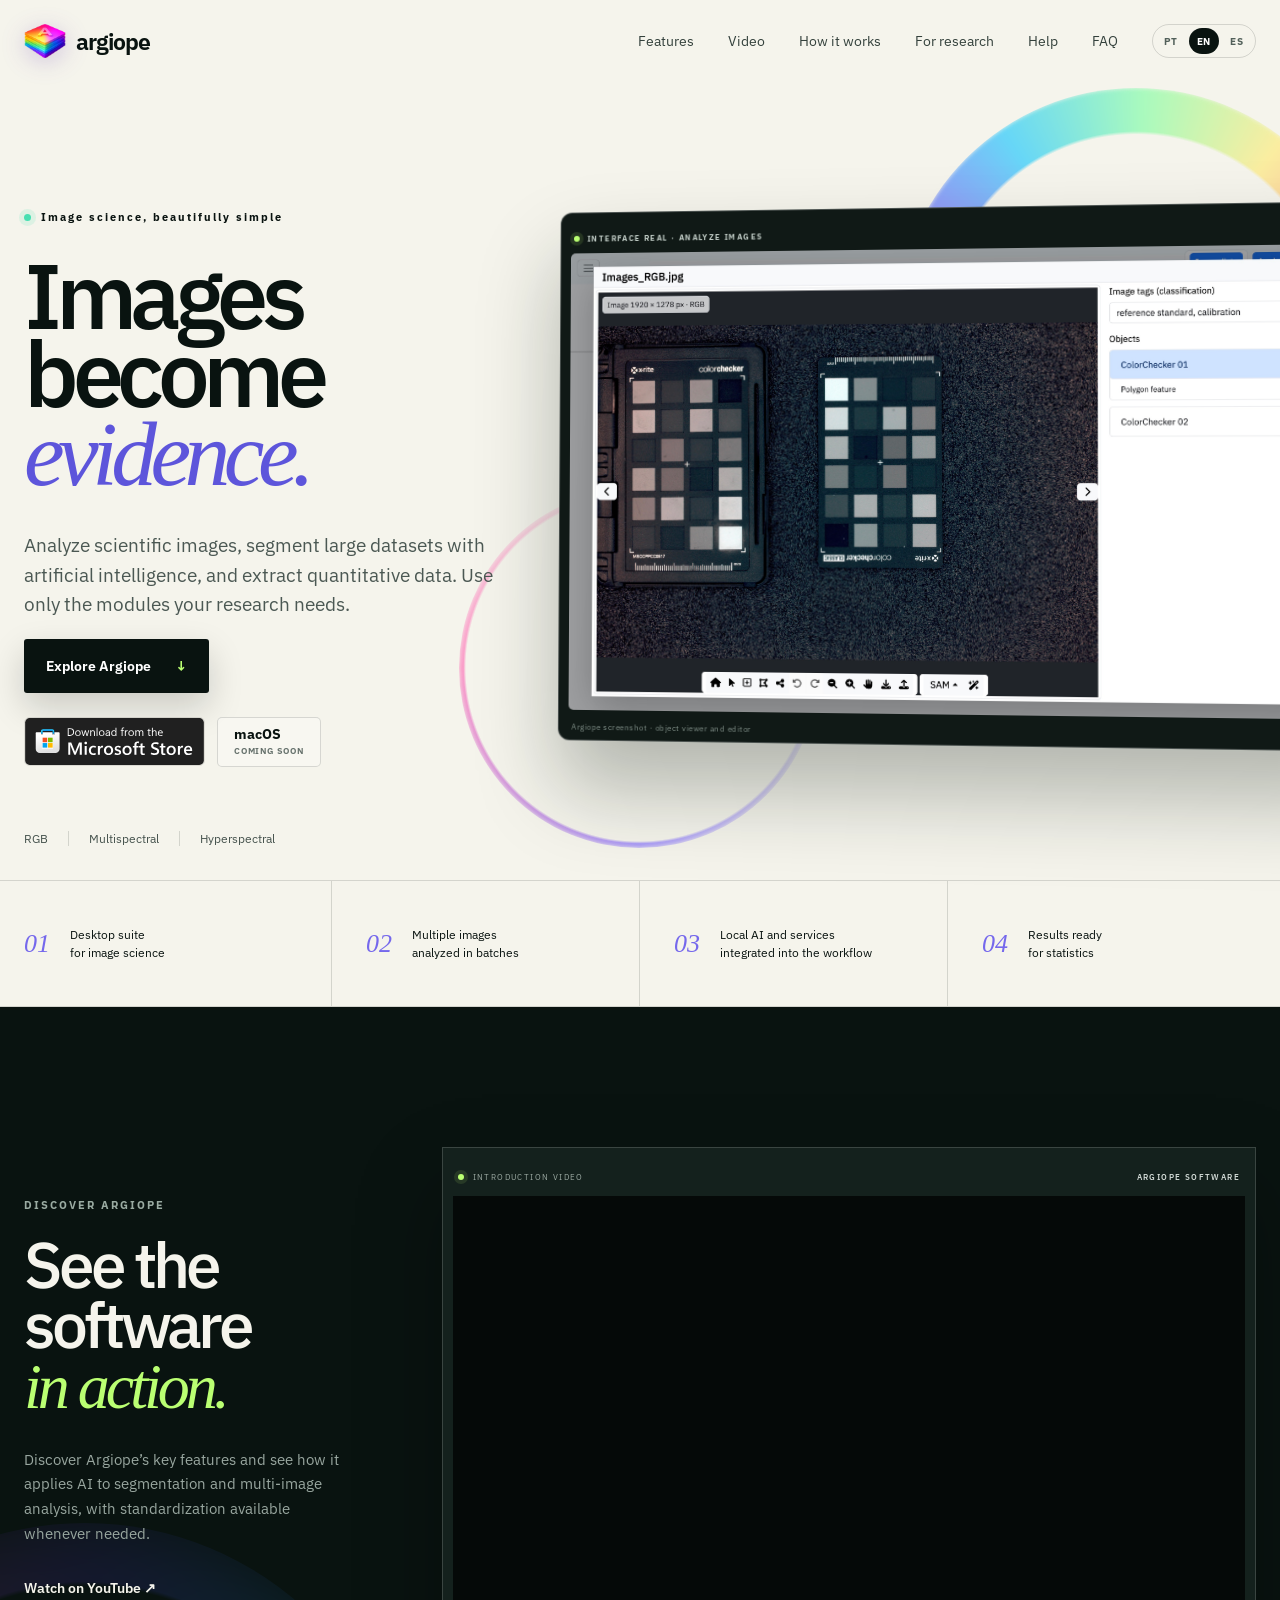
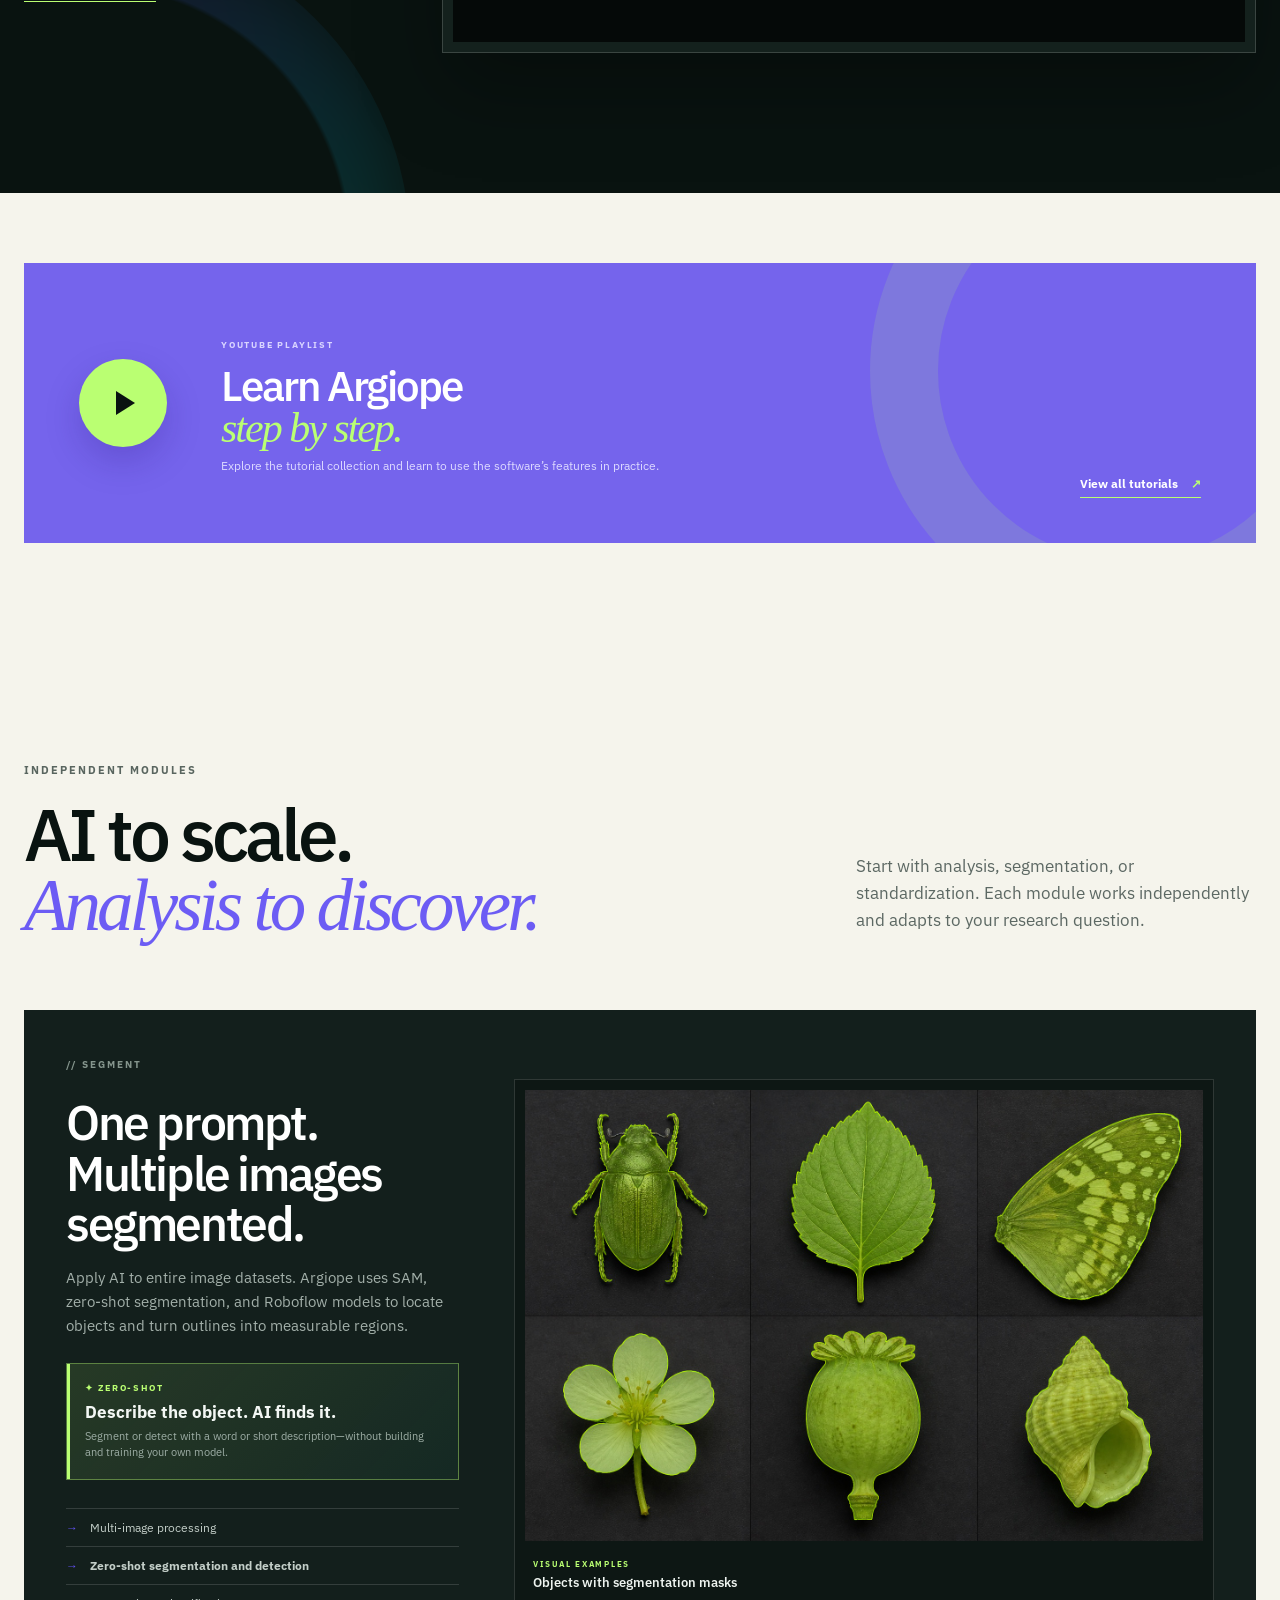
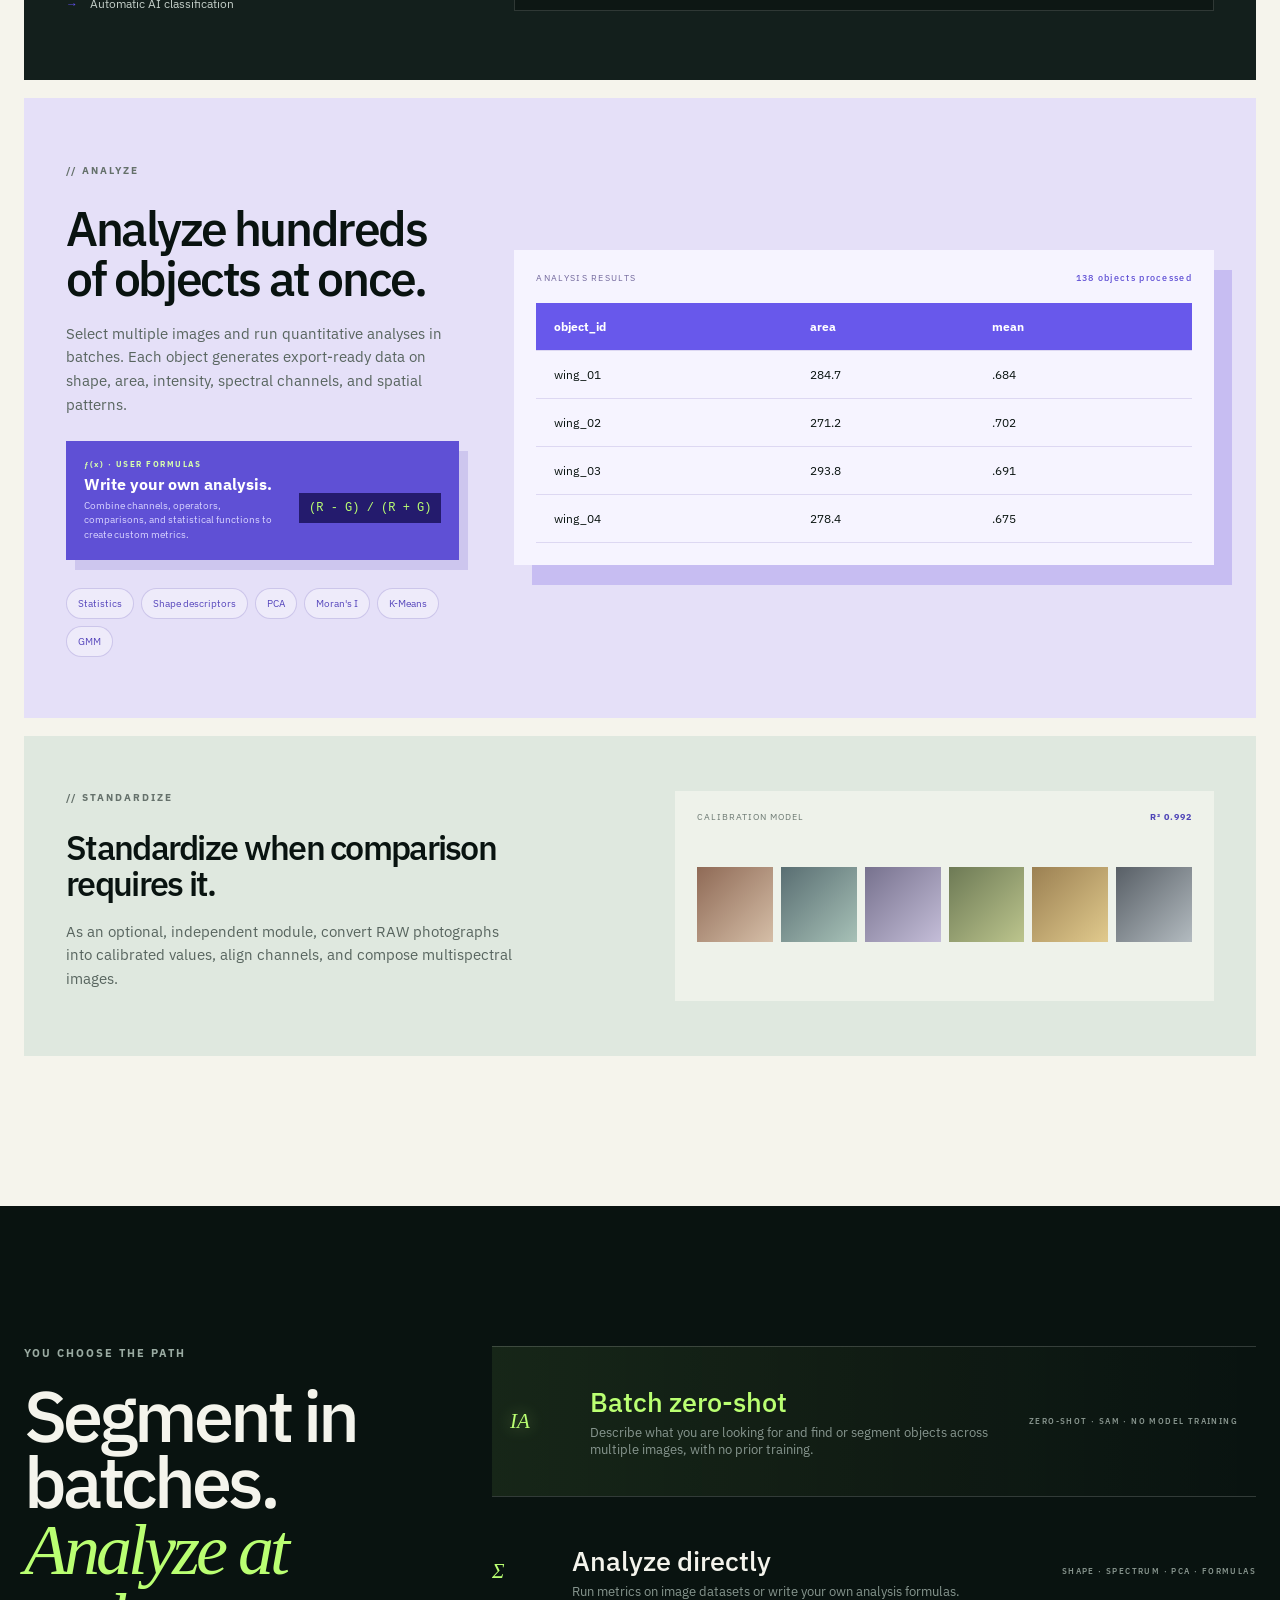
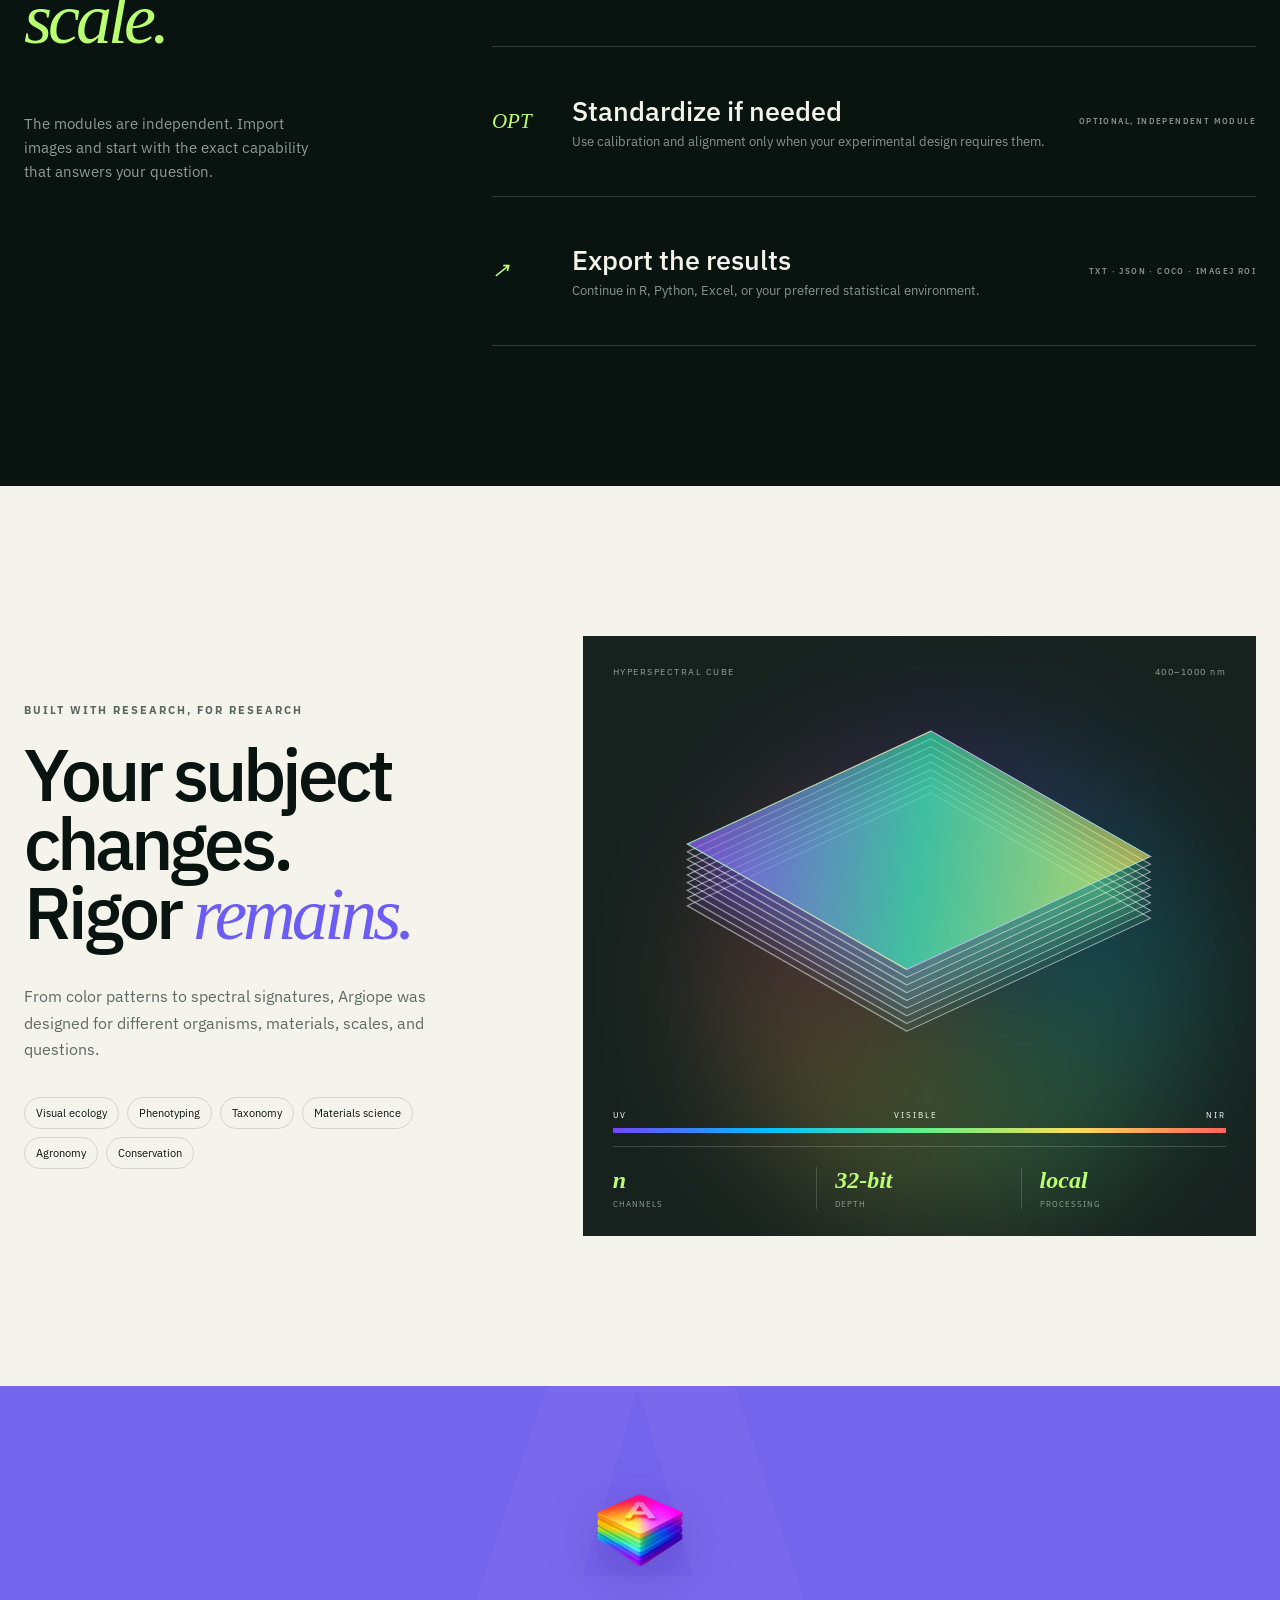
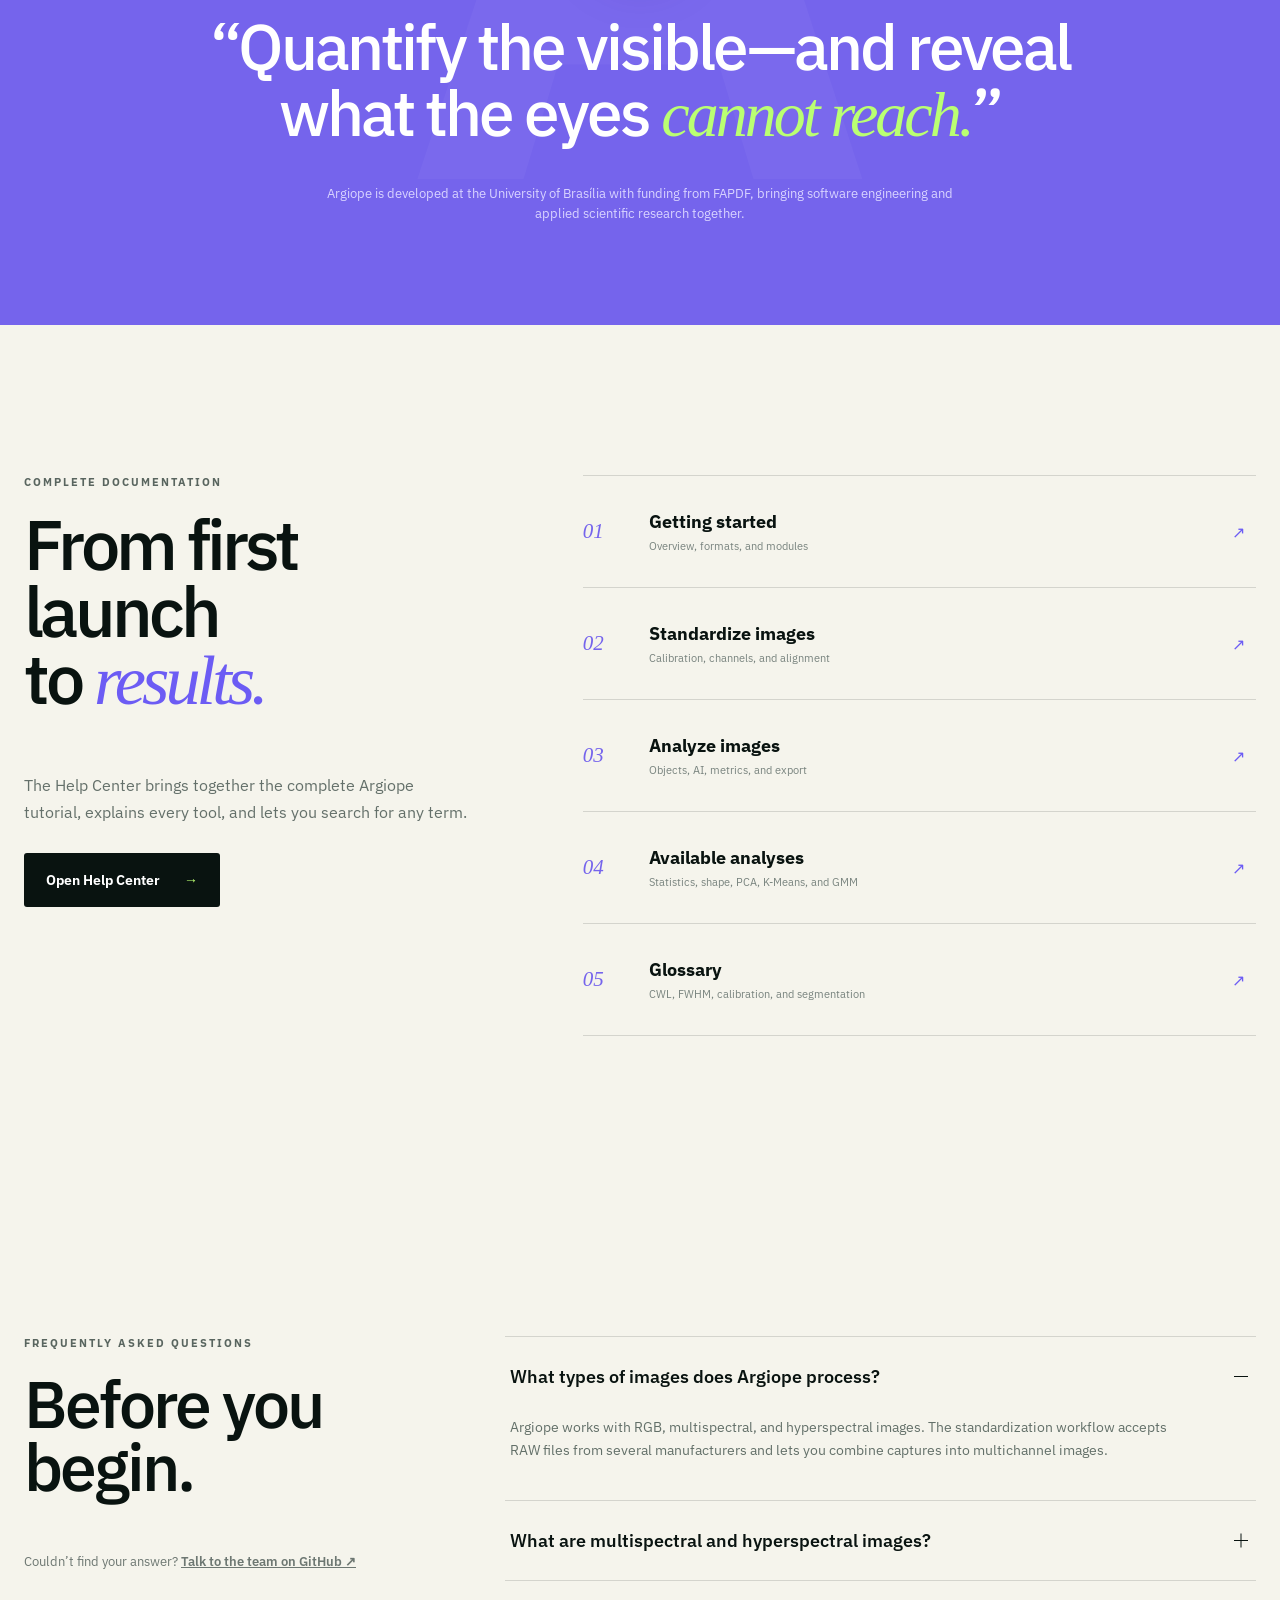
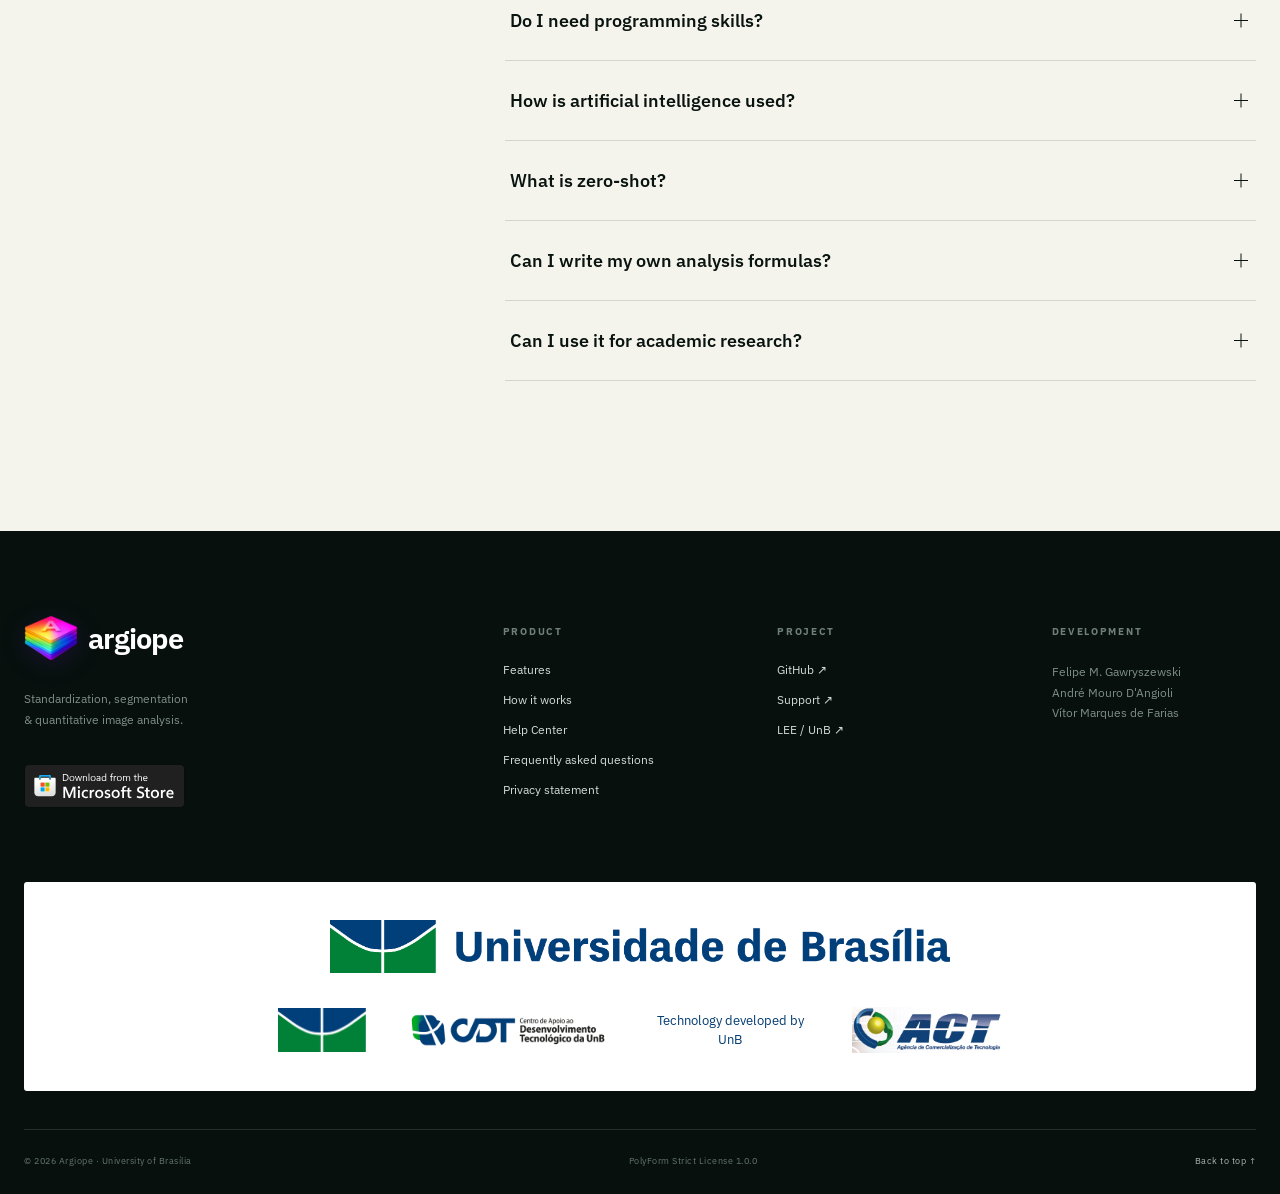
==== commit a8e1c2f9: "Add files via upload" ====
--- a/index.html
+++ b/index.html
@@ -237,11 +237,21 @@
 
   <footer class="footer">
     <div class="shell footer-grid">
-      <div class="footer-brand"><a class="brand brand-light" href="#topo"><img src="assets/argiope-logo.png" alt="" width="54" height="54"><span>argiope</span></a><p>Standardization, segmentation<br>&amp; quantitative image analysis.</p><a class="store-badge store-badge-footer" href="https://apps.microsoft.com/detail/9N33VQRPGR9X" target="_blank" rel="noopener noreferrer" aria-label="Download Argiope from the Microsoft Store"><img src="assets/microsoft-store-badge-en.svg" alt="Get it from Microsoft" width="161" height="44"></a><img class="footer-unb-logo" src="assets/unb-logo.png" alt="University of Brasília" width="190" height="49"></div>
-      <div><h3>Product</h3><a href="#recursos">Features</a><a href="#fluxo">How it works</a><a href="help-en.html">Help Center</a><a href="#faq">Frequently asked questions</a></div>
+      <div class="footer-brand"><a class="brand brand-light" href="#topo"><img src="assets/argiope-logo.png" alt="" width="54" height="54"><span>argiope</span></a><p>Standardization, segmentation<br>&amp; quantitative image analysis.</p><a class="store-badge store-badge-footer" href="https://apps.microsoft.com/detail/9N33VQRPGR9X" target="_blank" rel="noopener noreferrer" aria-label="Download Argiope from the Microsoft Store"><img src="assets/microsoft-store-badge-en.svg" alt="Get it from Microsoft" width="161" height="44"></a></div>
+      <div><h3>Product</h3><a href="#recursos">Features</a><a href="#fluxo">How it works</a><a href="help-en.html">Help Center</a><a href="#faq">Frequently asked questions</a><a href="privacy.html#en">Privacy statement</a></div>
       <div><h3>Project</h3><a href="https://github.com/argiopeLab/Argiope" target="_blank" rel="noreferrer">GitHub ↗</a><a href="https://github.com/argiopeLab/Argiope/issues/" target="_blank" rel="noreferrer">Support ↗</a><a href="https://lee.unb.br/" target="_blank" rel="noreferrer">LEE / UnB ↗</a></div>
       <div><h3>Development</h3><p>Felipe M. Gawryszewski<br>André Mouro D'Angioli<br>Vítor Marques de Farias</p></div>
     </div>
+    <div class="shell institutional-brands" role="group" aria-label="Institutional brands">
+      <img class="institutional-brand-primary" src="assets/universidade-brasilia.jpg" alt="University of Brasília" width="4155" height="354" loading="lazy">
+      <div class="institutional-brands-secondary">
+        <img class="institutional-brand-symbol" src="assets/unb-symbol.svg" alt="Symbol of the University of Brasília" width="708" height="354" loading="lazy">
+        <img class="institutional-brand-cdt" src="assets/cdt-logo.png" alt="CDT — Center for Technological Development Support" width="500" height="107" loading="lazy">
+        <!-- Replace this text with the official technology seal when its standalone file is available. -->
+        <p class="institutional-brand-technology">Technology developed by UnB</p>
+        <img class="institutional-brand-act" src="assets/act-logo.svg" alt="ACT — Technology Commercialization Agency" width="208" height="64" loading="lazy">
+      </div>
+    </div>
     <div class="shell footer-bottom"><span>© 2026 Argiope · University of Brasília</span><span>PolyForm Strict License 1.0.0</span><a href="#topo">Back to top ↑</a></div>
   </footer>
 
--- a/styles.css
+++ b/styles.css
@@ -13,7 +13,7 @@
 .quote-section{background:#7564ec;color:white;padding:100px 0;text-align:center;position:relative;overflow:hidden}.quote-section:before{content:"A";position:absolute;inset:-210px 0 auto;font-size:690px;line-height:1;color:rgba(255,255,255,.035);font-weight:900}.quote-wrap{position:relative}.quote-wrap img{filter:drop-shadow(0 15px 25px rgba(38,10,105,.25))}.quote-wrap blockquote{font-size:clamp(42px,5vw,70px);line-height:1.04;letter-spacing:-3px;margin:35px auto;font-weight:500}.quote-wrap em{color:var(--lime)}.quote-wrap p{font-size:13px;line-height:1.6;color:#d9d4ff;max-width:630px;margin:auto}
 .faq{display:grid;grid-template-columns:.65fr 1.35fr;gap:120px}.faq-intro h2{font-size:66px;line-height:.95;letter-spacing:-3px;font-weight:530}.faq-intro p{color:#6d7772;font-size:13px;line-height:1.5;margin-top:30px}.faq-intro a{font-weight:600}.faq-list{border-top:1px solid var(--line)}details{border-bottom:1px solid var(--line);padding:0 5px}summary{list-style:none;cursor:pointer;padding:28px 0;font-size:18px;font-weight:570;display:flex;align-items:center;justify-content:space-between}summary::-webkit-details-marker{display:none}summary i{width:20px;height:20px;position:relative}summary i:before,summary i:after{content:"";position:absolute;background:var(--ink);left:3px;right:3px;top:9px;height:1px;transition:.2s}summary i:after{transform:rotate(90deg)}details[open] summary i:after{transform:rotate(0)}details p{max-width:700px;color:#637069;line-height:1.65;font-size:14px;padding:0 38px 24px 0}
 .cta{background:var(--ink);color:#fff;min-height:540px;padding:82px;position:relative;overflow:hidden;margin-bottom:120px}.cta>*:not(.cta-glow){position:relative;z-index:2}.cta h2{font-size:clamp(70px,8vw,118px);line-height:.82;letter-spacing:-7px;margin:35px 0}.cta h2 em{color:var(--lime)}.cta p{color:#9aaba3;max-width:480px;line-height:1.55}.cta>div:last-child{display:flex;gap:12px;margin-top:30px}.button-lime{background:var(--lime);color:var(--ink)}.button-ghost{color:white;border:1px solid rgba(255,255,255,.22)}.cta-glow{position:absolute;right:-130px;top:-230px;width:730px;height:730px;border-radius:50%;background:conic-gradient(#6338ff,#08cdf1,#62f292,#f5e862,#ff5b73,#6338ff);opacity:.28;filter:blur(50px);mask:radial-gradient(transparent 52%,#000 53%)}
-.footer{background:#07100d;color:white;padding:80px 0 28px}.footer-grid{display:grid;grid-template-columns:2fr repeat(3,1fr);gap:70px;padding-bottom:70px}.brand-light{color:white;font-size:29px}.footer-brand p,.footer-grid>div>p{color:#7f8d87;font-size:12px;line-height:1.7;margin-top:20px}.footer-unb-logo{display:block;width:190px;height:auto;margin-top:28px;background:#fff;padding:8px 10px;border-radius:3px}.footer-grid h3{font-size:10px;letter-spacing:1.7px;color:#708079;text-transform:uppercase;margin:14px 0 24px}.footer-grid>div:not(:first-child) a{display:block;text-decoration:none;font-size:12px;margin-bottom:15px;color:#d4dbd7}.footer-grid a:hover{color:var(--lime)}.footer-bottom{border-top:1px solid rgba(255,255,255,.12);padding-top:25px;display:flex;justify-content:space-between;color:#66756e;font-size:9px;letter-spacing:.5px}.footer-bottom a{text-decoration:none;color:#aeb8b3}
+.footer{background:#07100d;color:white;padding:80px 0 28px}.footer-grid{display:grid;grid-template-columns:2fr repeat(3,1fr);gap:70px;padding-bottom:70px}.brand-light{color:white;font-size:29px}.footer-brand p,.footer-grid>div>p{color:#7f8d87;font-size:12px;line-height:1.7;margin-top:20px}.footer-grid h3{font-size:10px;letter-spacing:1.7px;color:#708079;text-transform:uppercase;margin:14px 0 24px}.footer-grid>div:not(:first-child) a{display:block;text-decoration:none;font-size:12px;margin-bottom:15px;color:#d4dbd7}.footer-grid a:hover{color:var(--lime)}.footer-bottom{border-top:1px solid rgba(255,255,255,.12);padding-top:25px;display:flex;justify-content:space-between;color:#66756e;font-size:9px;letter-spacing:.5px}.footer-bottom a{text-decoration:none;color:#aeb8b3}
 .reveal{opacity:0;transform:translateY(24px);transition:opacity .8s ease var(--delay,0s),transform .8s ease var(--delay,0s)}.reveal.visible{opacity:1;transform:none}@media(prefers-reduced-motion:reduce){*{scroll-behavior:auto!important}.reveal{opacity:1;transform:none;transition:none}.button{transition:none}}
 @media(max-width:1050px){.hero{grid-template-columns:1fr;padding-top:130px}.hero-copy{padding-top:10px}.hero h1{font-size:90px}.hero-visual{margin-top:40px;min-height:630px}.app-window{width:94%;left:3%}.proof-grid{grid-template-columns:1fr 1fr}.proof-grid>div{border-bottom:1px solid var(--line);padding:28px}.section-heading,.science{grid-template-columns:1fr;gap:45px}.feature-large{grid-template-columns:1fr}.calibration-art{margin:25px 0 -45px}.workflow-section .shell{grid-template-columns:1fr;gap:50px}.workflow-heading{position:static}.science{gap:60px}.spectrum-card{height:560px}.faq{grid-template-columns:1fr;gap:50px}.footer-grid{grid-template-columns:1.5fr 1fr 1fr}.footer-grid>div:last-child{display:none}}
 @media(max-width:1050px){.video-grid{grid-template-columns:1fr;gap:50px}.video-copy p{max-width:620px}}
@@ -39,3 +39,13 @@
 .language-switcher{display:flex;align-items:center;gap:3px;padding:3px;border:1px solid var(--line);border-radius:999px}.language-switcher a{display:grid;place-items:center;min-width:30px;height:26px;padding:0 7px;border-radius:999px;color:#52605a;text-decoration:none;font-size:10px;font-weight:750;letter-spacing:.7px;transition:.2s}.language-switcher a:hover{color:var(--ink);background:rgba(9,19,16,.06)}.language-switcher a[aria-current=page]{color:#fff;background:var(--ink)}
 @media(max-width:1120px) and (min-width:761px){.main-nav{gap:19px;font-size:12px}.language-switcher a{min-width:27px;padding:0 5px}}
 @media(max-width:760px){.language-switcher{margin-top:8px}.language-switcher a{min-width:44px;height:36px;font-size:12px}}
+
+.institutional-brands{display:flex;flex-direction:column;align-items:center;gap:34px;padding:38px 30px;margin-bottom:38px;background:#fff;border-radius:3px;color:var(--ink)}
+.institutional-brands img{display:block;max-width:100%;height:auto;object-fit:contain}
+.institutional-brand-primary{width:620px}
+.institutional-brands-secondary{display:flex;align-items:center;justify-content:center;flex-wrap:wrap;gap:32px 42px;width:100%}
+.institutional-brand-symbol{width:88px}
+.institutional-brand-cdt{width:200px}
+.institutional-brand-act{width:150px}
+.institutional-brand-technology{max-width:160px;margin:0;color:#003b71;font-size:13px;line-height:1.5;text-align:center}
+@media(max-width:760px){.institutional-brands{padding:28px 18px;gap:28px}.institutional-brands-secondary{display:grid;grid-template-columns:repeat(2,minmax(0,1fr));gap:24px;justify-items:center}.institutional-brand-symbol{width:66px}.institutional-brand-cdt{width:150px}.institutional-brand-act{width:120px}.institutional-brand-technology{font-size:11px}}
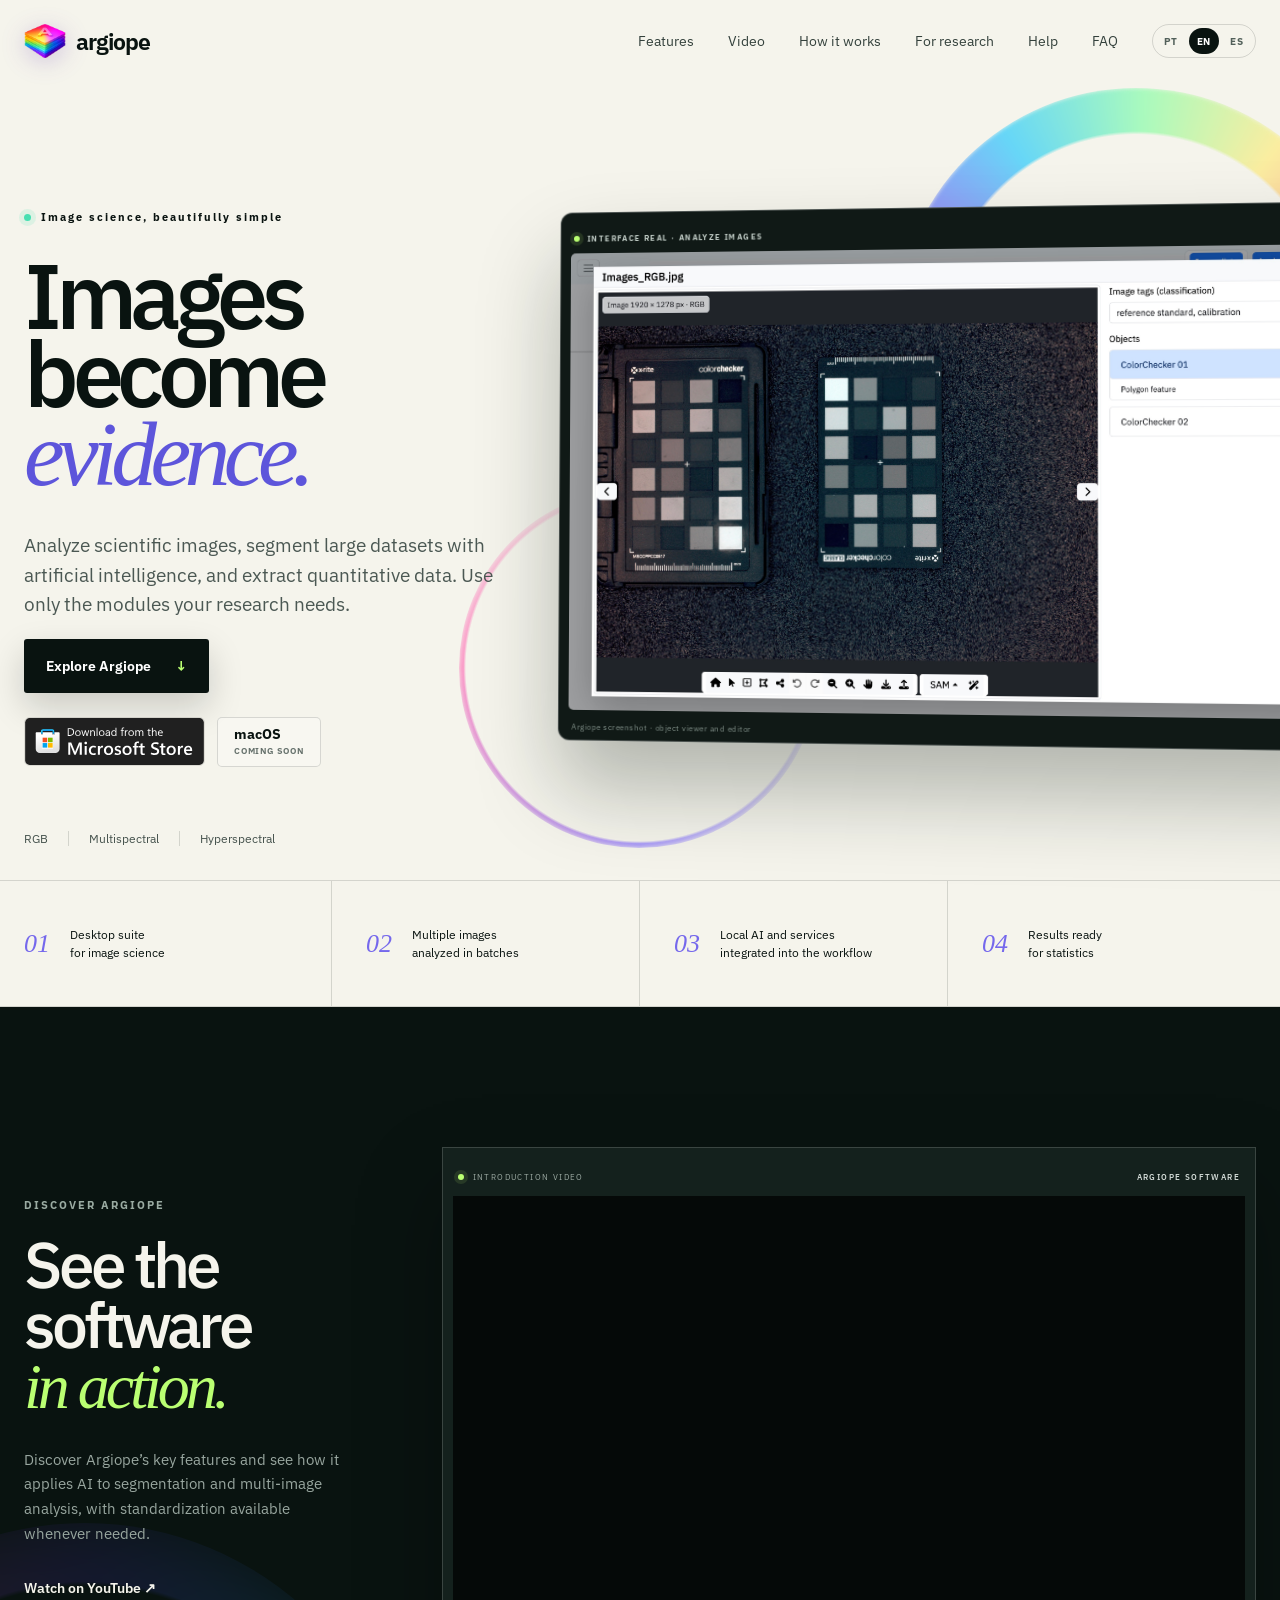
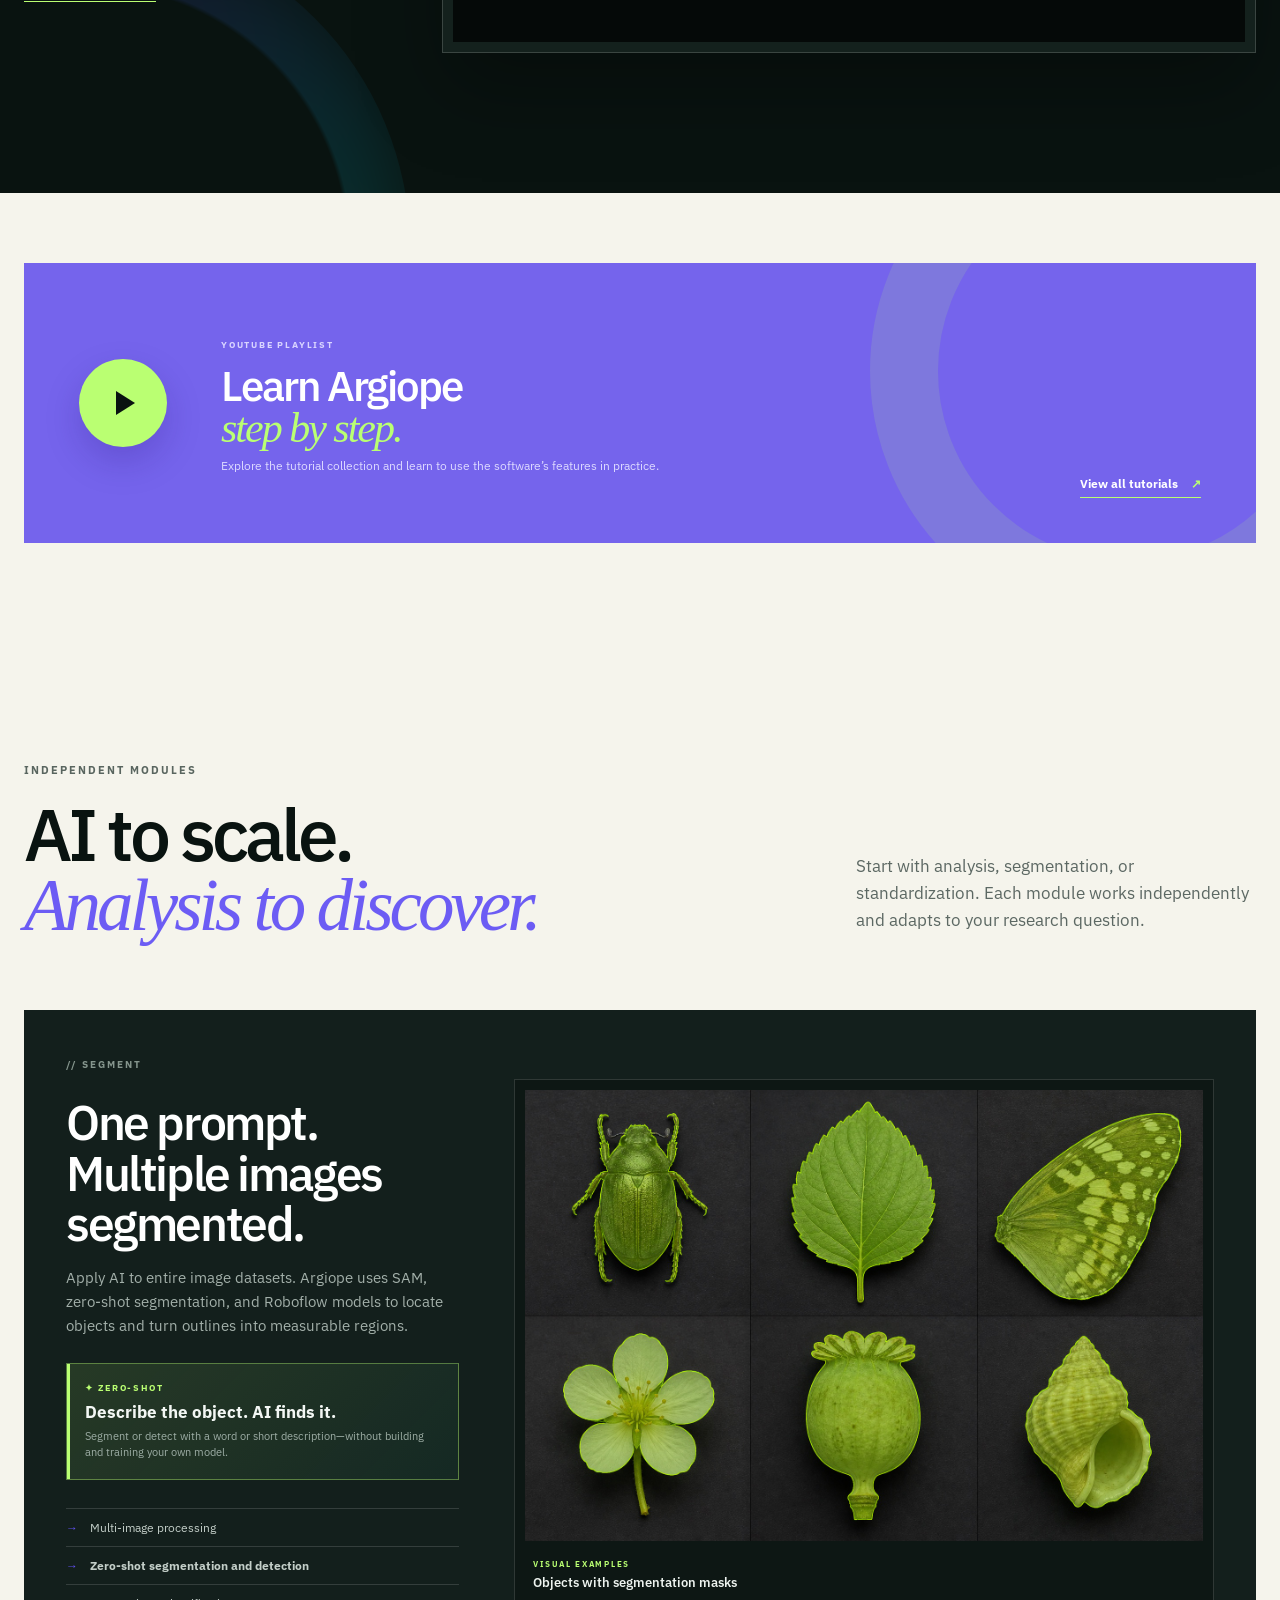
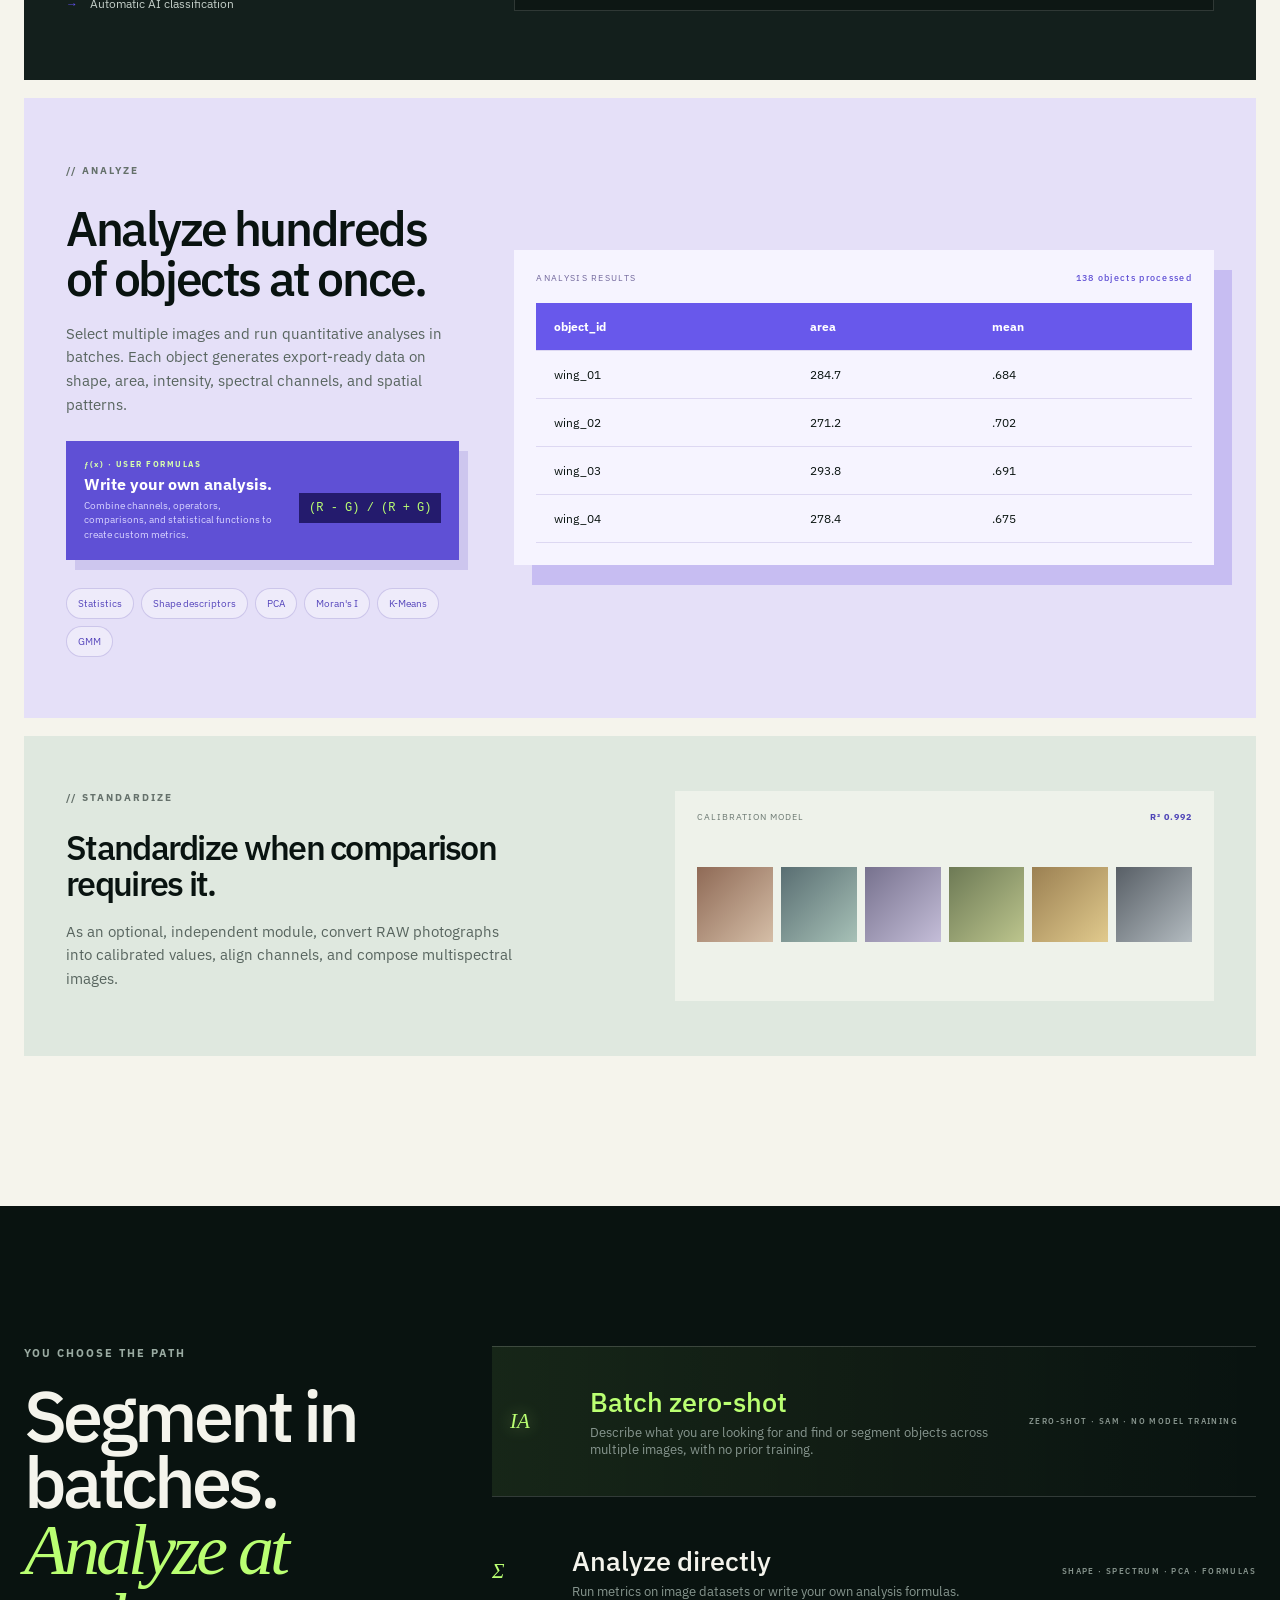
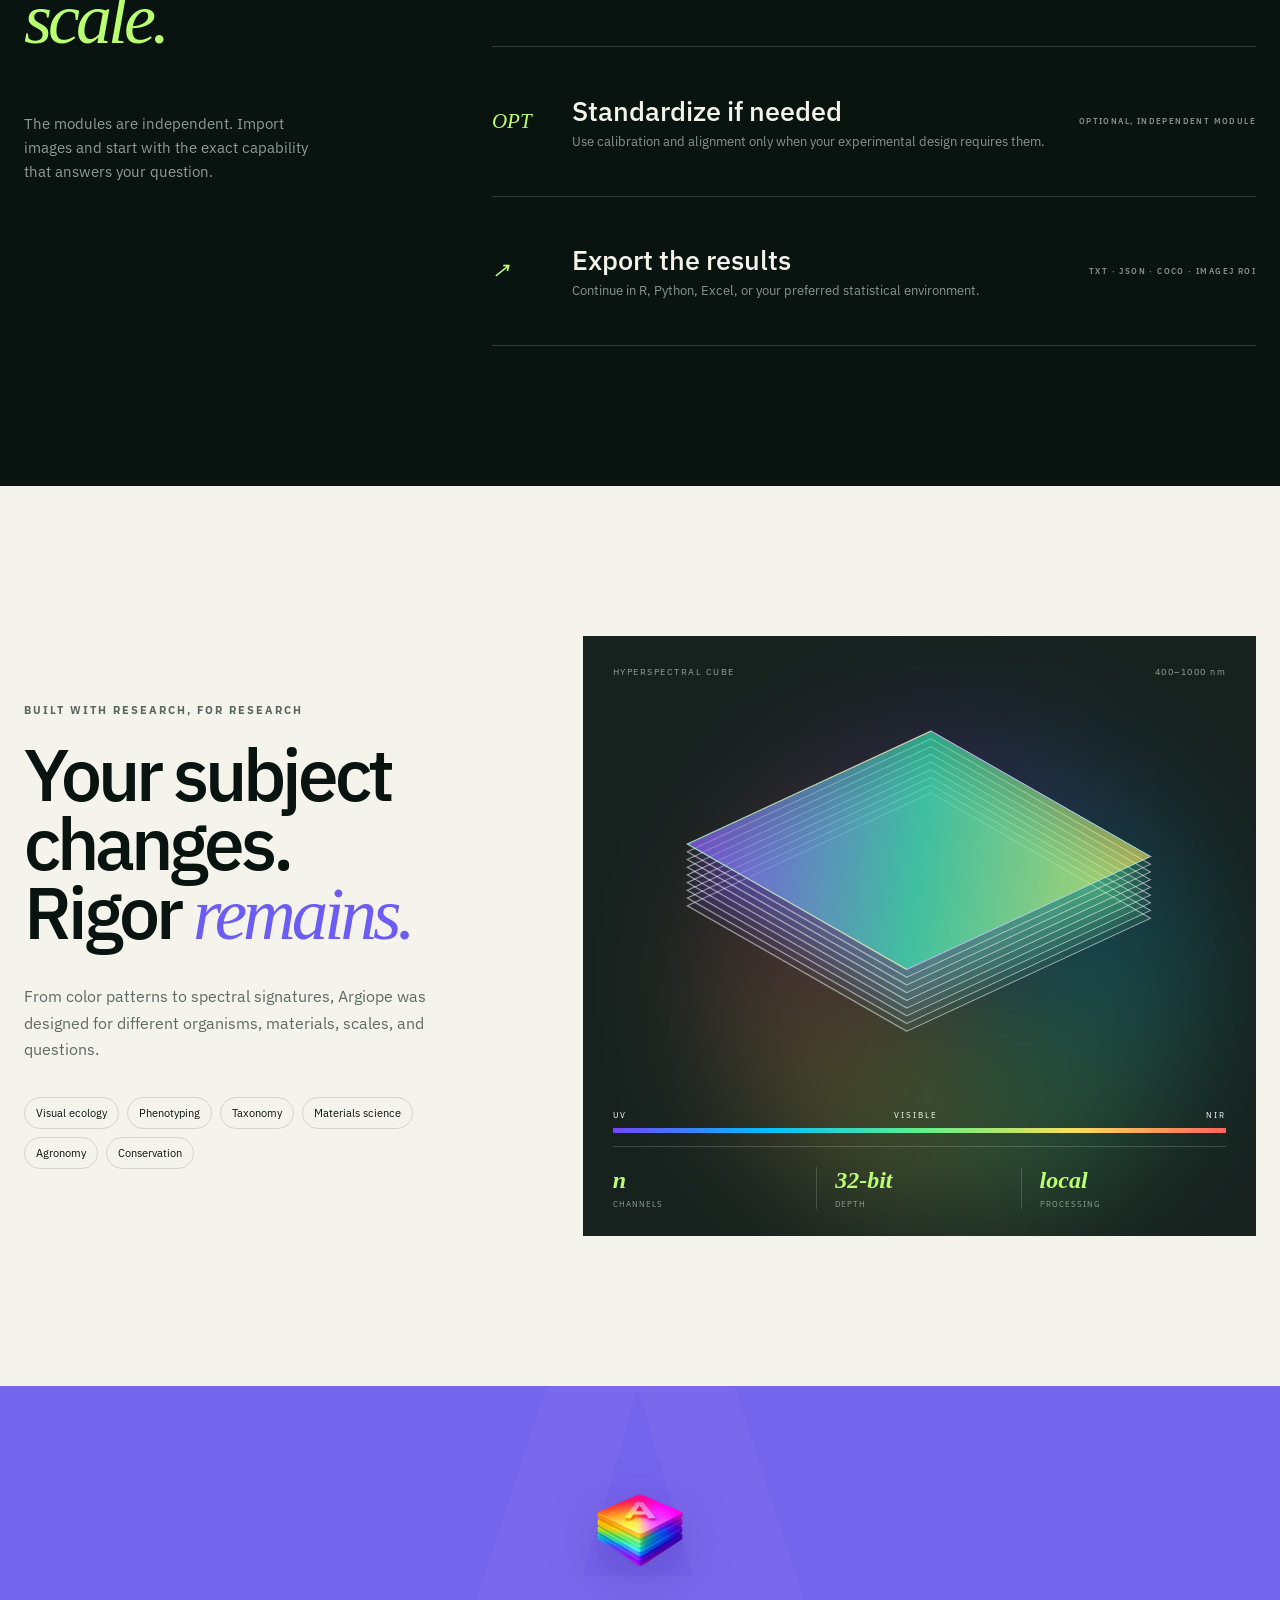
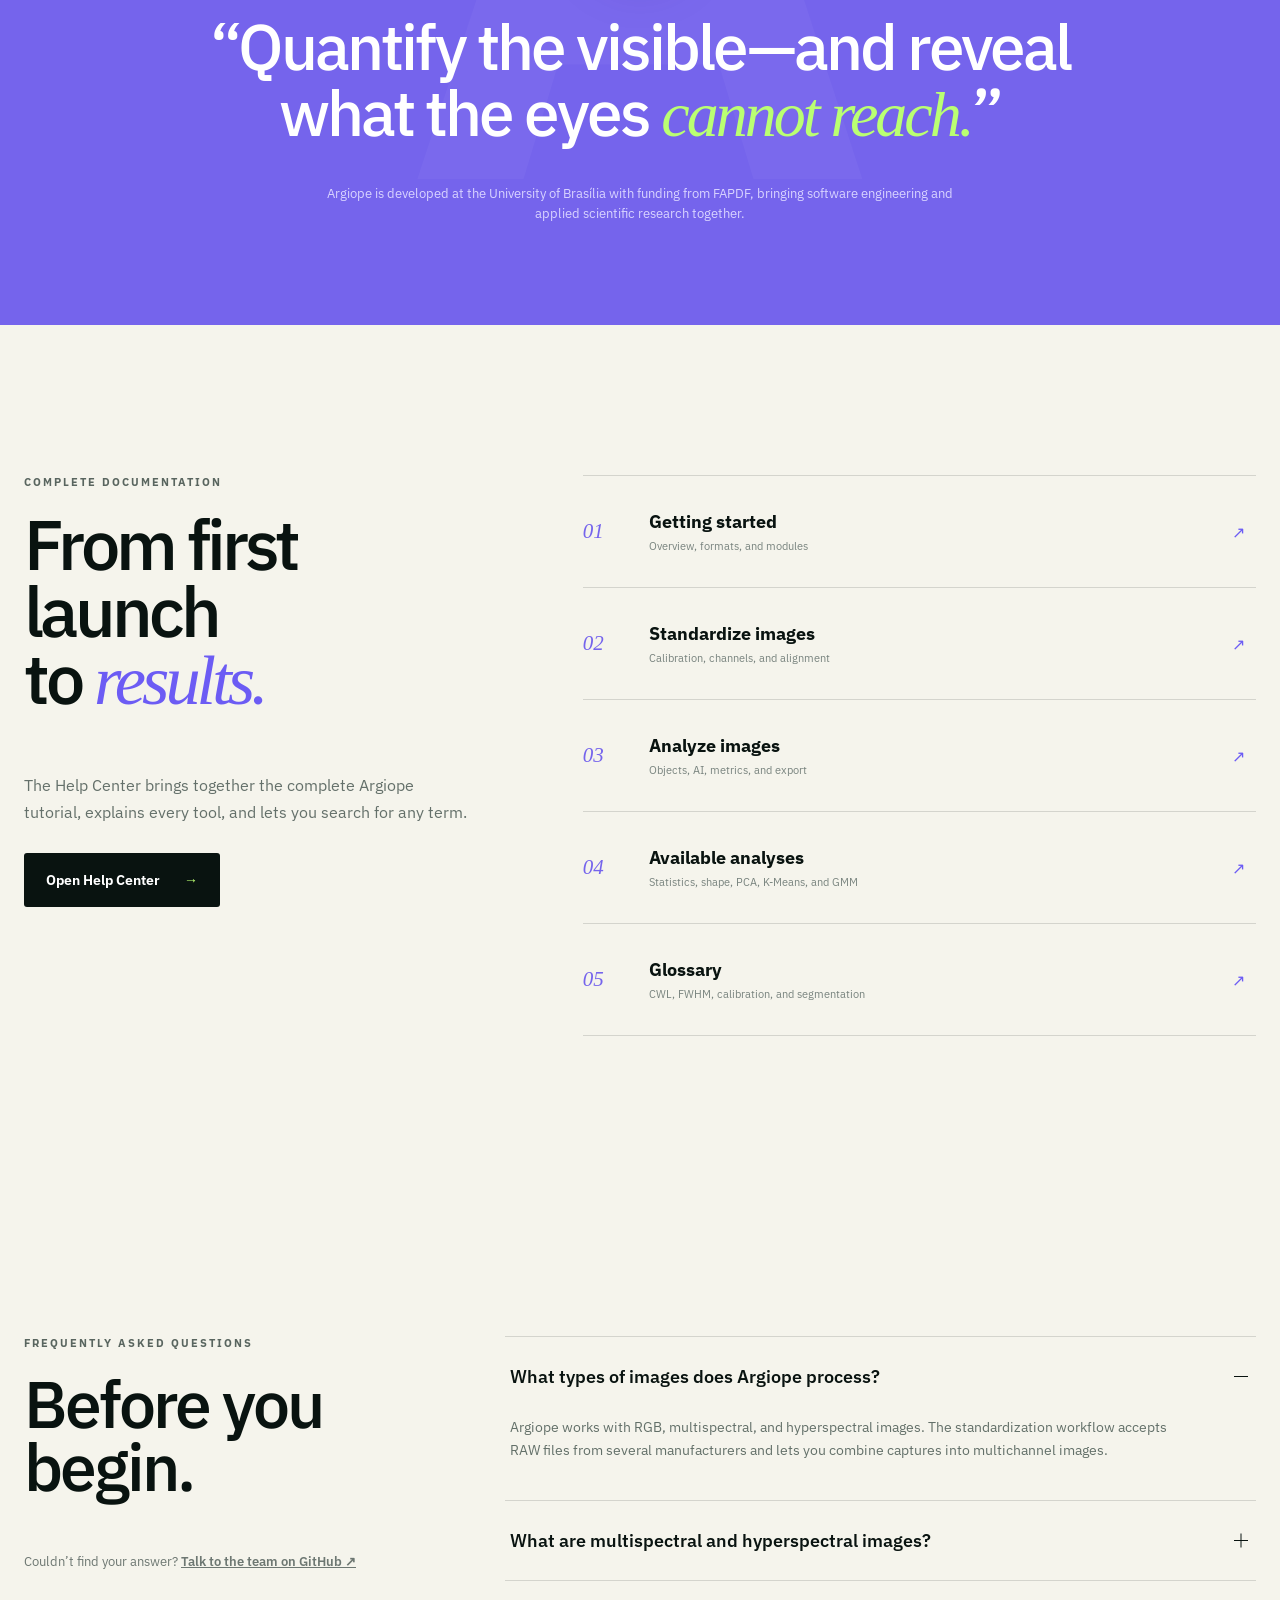
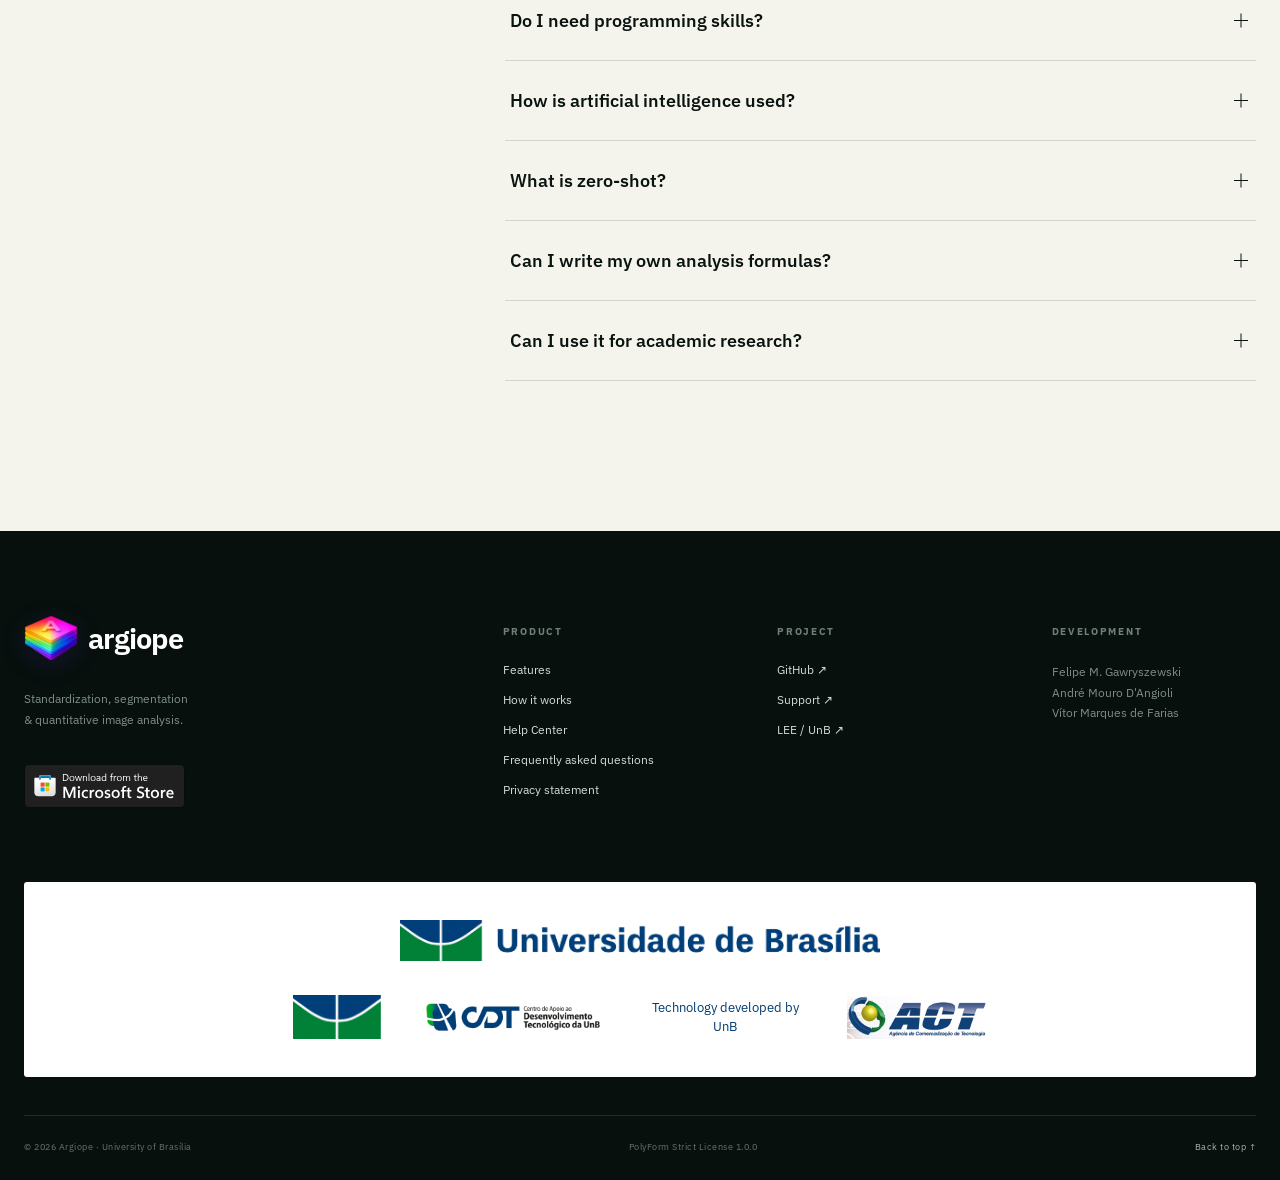
==== commit d6fa5ac3: "Add files via upload" ====
--- a/index.html
+++ b/index.html
@@ -12,7 +12,7 @@
   <meta property="og:image" content="assets/argiope-logo.png">
   <title>Argiope — Turn images into evidence</title>
   <link rel="icon" href="assets/argiope-logo.png">
-  <link rel="stylesheet" href="styles.css">
+  <link rel="stylesheet" href="styles.css?v=5e774c0b13e6">
   <link rel="alternate" hreflang="pt-BR" href="index-pt.html">
   <link rel="alternate" hreflang="en" href="index-en.html">
   <link rel="alternate" hreflang="es" href="index-es.html">
@@ -243,13 +243,13 @@
       <div><h3>Development</h3><p>Felipe M. Gawryszewski<br>André Mouro D'Angioli<br>Vítor Marques de Farias</p></div>
     </div>
     <div class="shell institutional-brands" role="group" aria-label="Institutional brands">
-      <img class="institutional-brand-primary" src="assets/universidade-brasilia.jpg" alt="University of Brasília" width="4155" height="354" loading="lazy">
+      <img class="institutional-brand-primary" src="assets/universidade-brasilia.jpg" alt="University of Brasília" width="480" height="41" style="max-width:100%;height:auto" loading="lazy">
       <div class="institutional-brands-secondary">
-        <img class="institutional-brand-symbol" src="assets/unb-symbol.svg" alt="Symbol of the University of Brasília" width="708" height="354" loading="lazy">
-        <img class="institutional-brand-cdt" src="assets/cdt-logo.png" alt="CDT — Center for Technological Development Support" width="500" height="107" loading="lazy">
+        <img class="institutional-brand-symbol" src="assets/unb-symbol.svg" alt="Symbol of the University of Brasília" width="88" height="44" style="max-width:100%;height:auto" loading="lazy">
+        <img class="institutional-brand-cdt" src="assets/cdt-logo.png" alt="CDT — Center for Technological Development Support" width="180" height="39" style="max-width:100%;height:auto" loading="lazy">
         <!-- Replace this text with the official technology seal when its standalone file is available. -->
         <p class="institutional-brand-technology">Technology developed by UnB</p>
-        <img class="institutional-brand-act" src="assets/act-logo.svg" alt="ACT — Technology Commercialization Agency" width="208" height="64" loading="lazy">
+        <img class="institutional-brand-act" src="assets/act-logo.svg" alt="ACT — Technology Commercialization Agency" width="140" height="43" style="max-width:100%;height:auto" loading="lazy">
       </div>
     </div>
     <div class="shell footer-bottom"><span>© 2026 Argiope · University of Brasília</span><span>PolyForm Strict License 1.0.0</span><a href="#topo">Back to top ↑</a></div>
--- a/styles.css
+++ b/styles.css
@@ -42,10 +42,10 @@
 
 .institutional-brands{display:flex;flex-direction:column;align-items:center;gap:34px;padding:38px 30px;margin-bottom:38px;background:#fff;border-radius:3px;color:var(--ink)}
 .institutional-brands img{display:block;max-width:100%;height:auto;object-fit:contain}
-.institutional-brand-primary{width:620px}
+.institutional-brand-primary{width:480px}
 .institutional-brands-secondary{display:flex;align-items:center;justify-content:center;flex-wrap:wrap;gap:32px 42px;width:100%}
 .institutional-brand-symbol{width:88px}
-.institutional-brand-cdt{width:200px}
-.institutional-brand-act{width:150px}
+.institutional-brand-cdt{width:180px}
+.institutional-brand-act{width:140px}
 .institutional-brand-technology{max-width:160px;margin:0;color:#003b71;font-size:13px;line-height:1.5;text-align:center}
 @media(max-width:760px){.institutional-brands{padding:28px 18px;gap:28px}.institutional-brands-secondary{display:grid;grid-template-columns:repeat(2,minmax(0,1fr));gap:24px;justify-items:center}.institutional-brand-symbol{width:66px}.institutional-brand-cdt{width:150px}.institutional-brand-act{width:120px}.institutional-brand-technology{font-size:11px}}
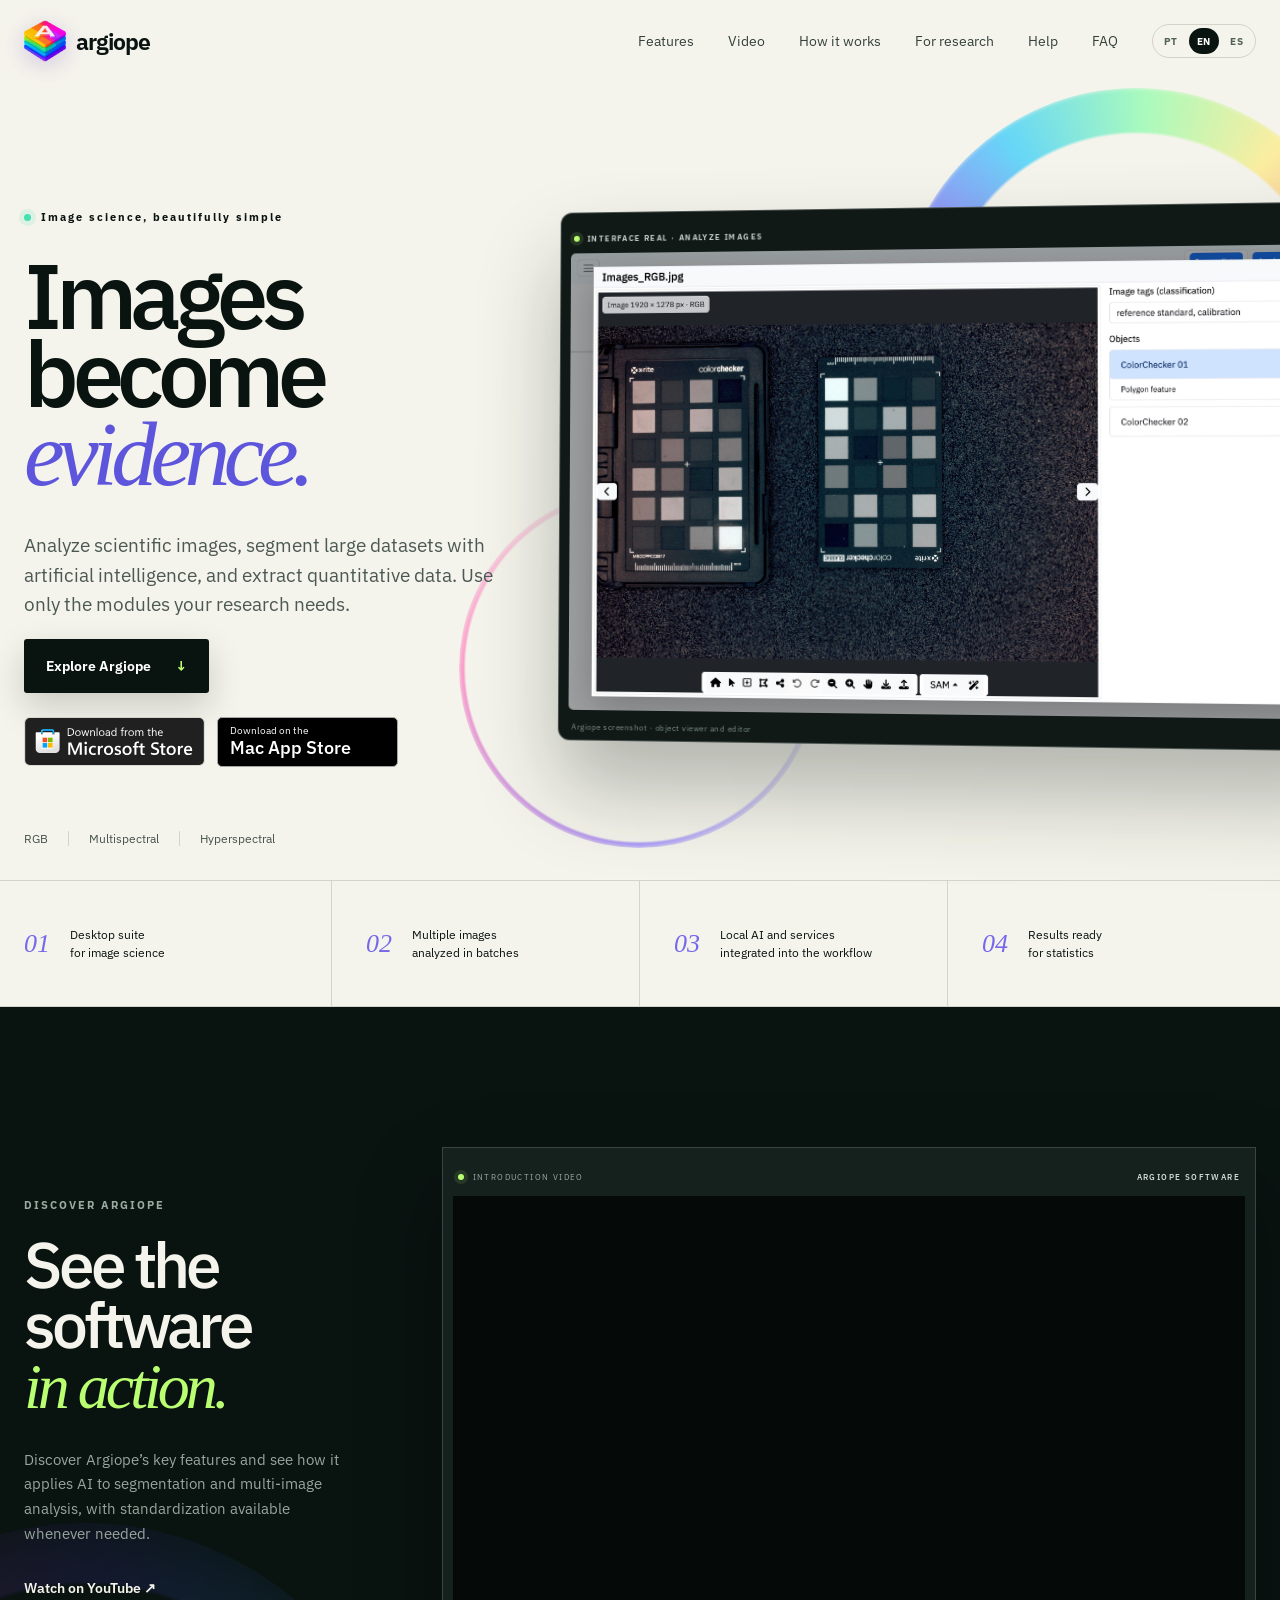
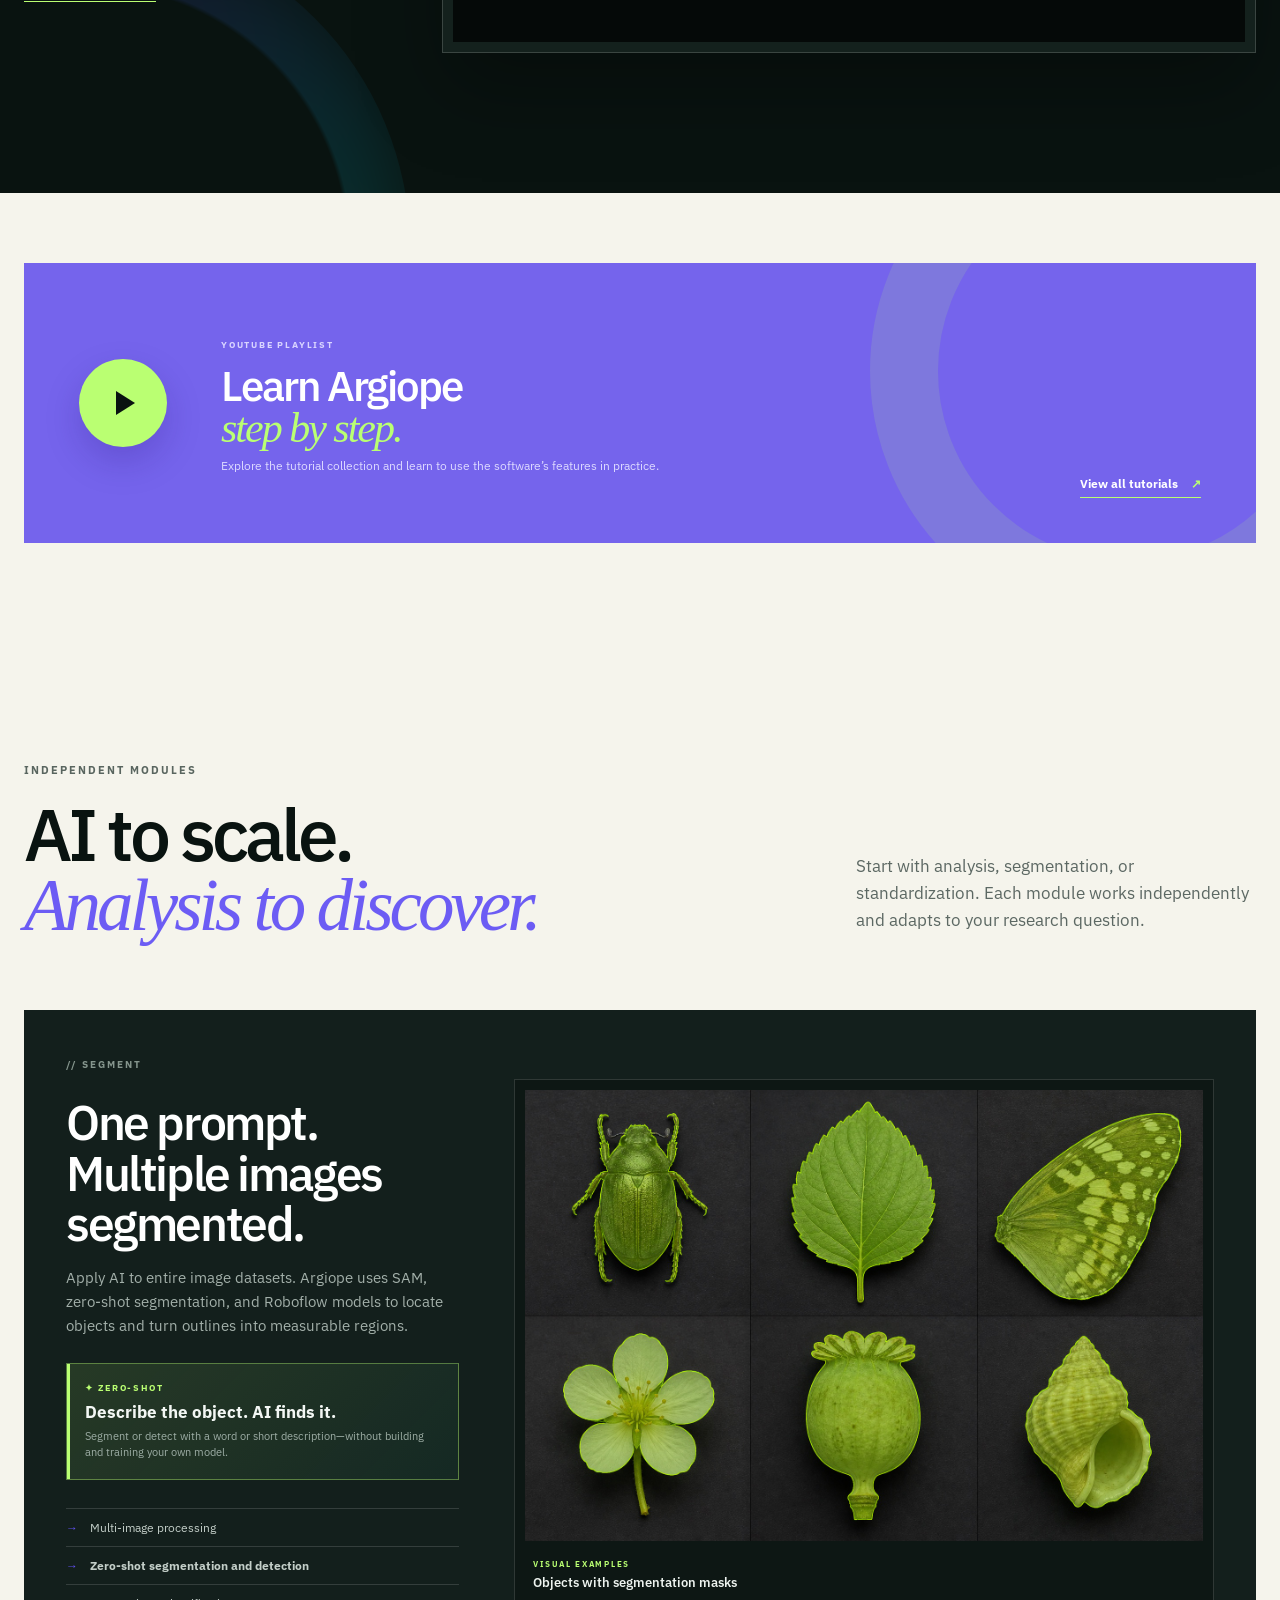
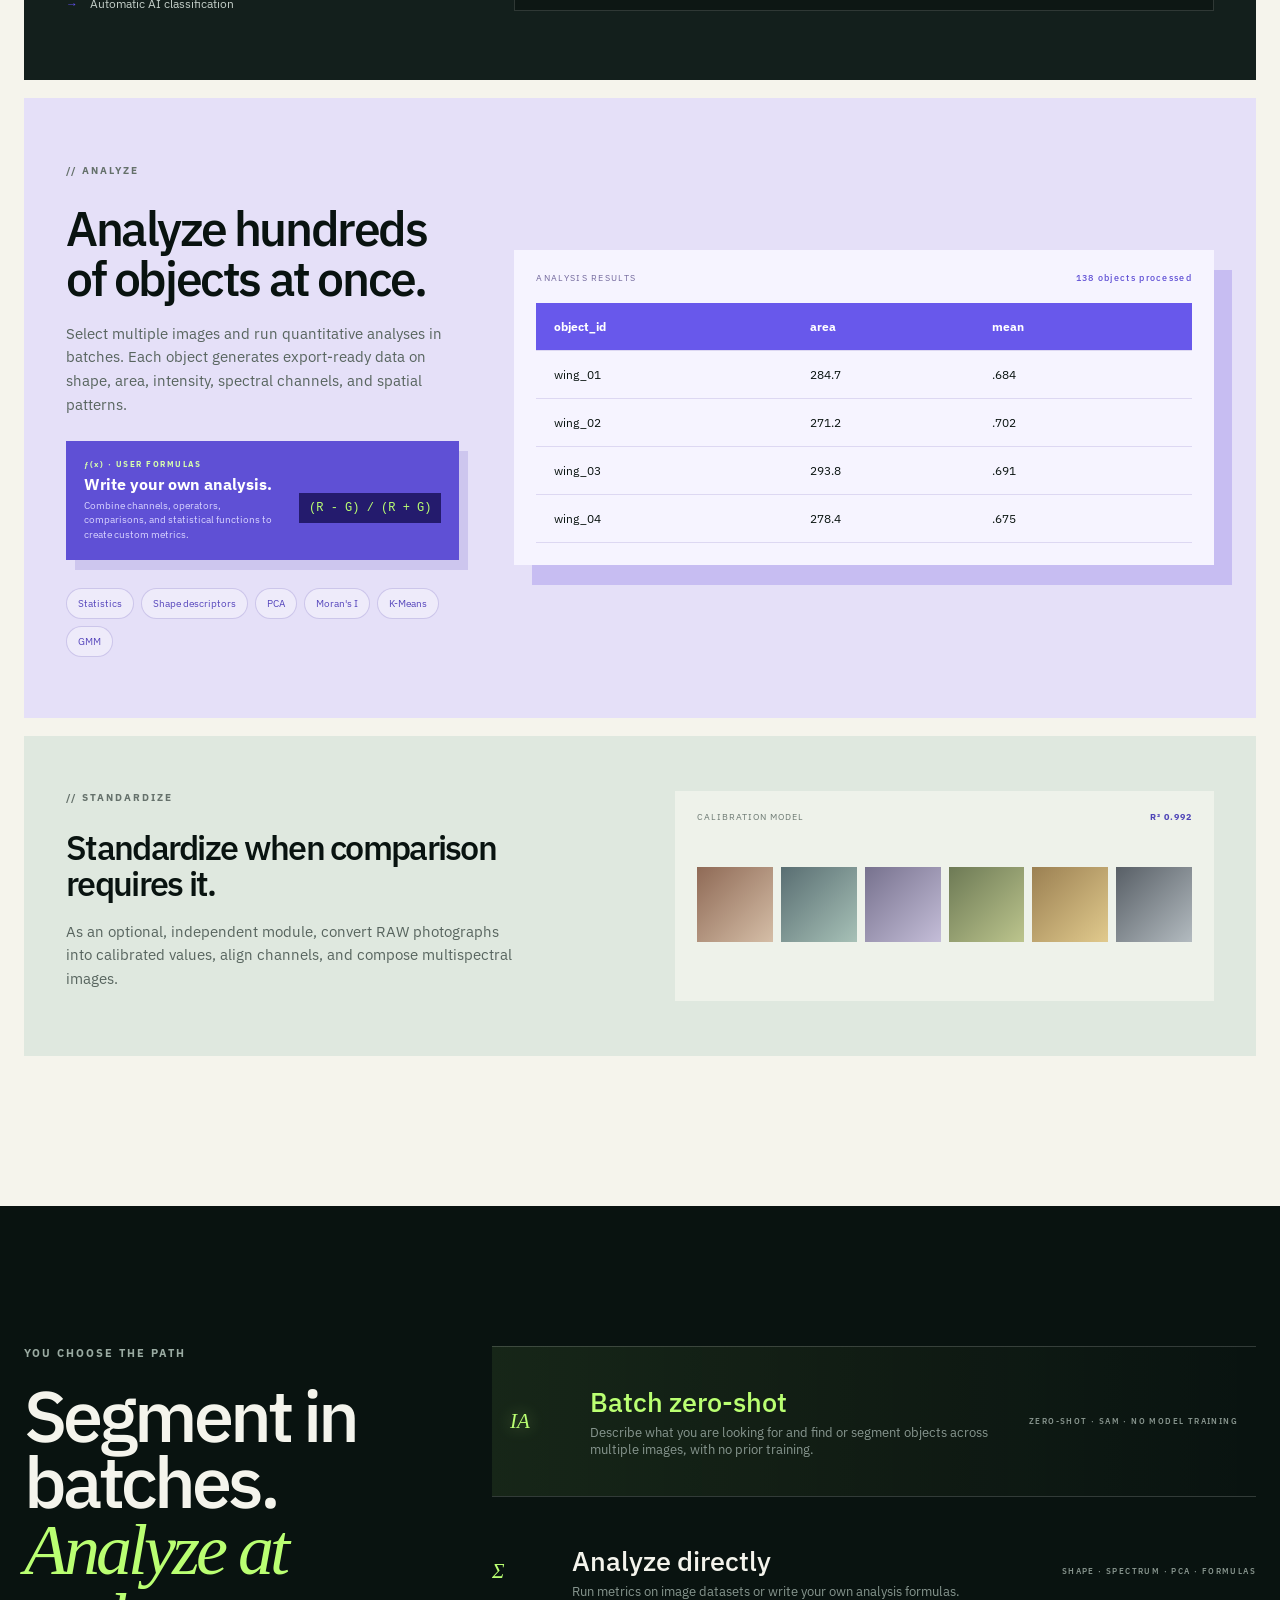
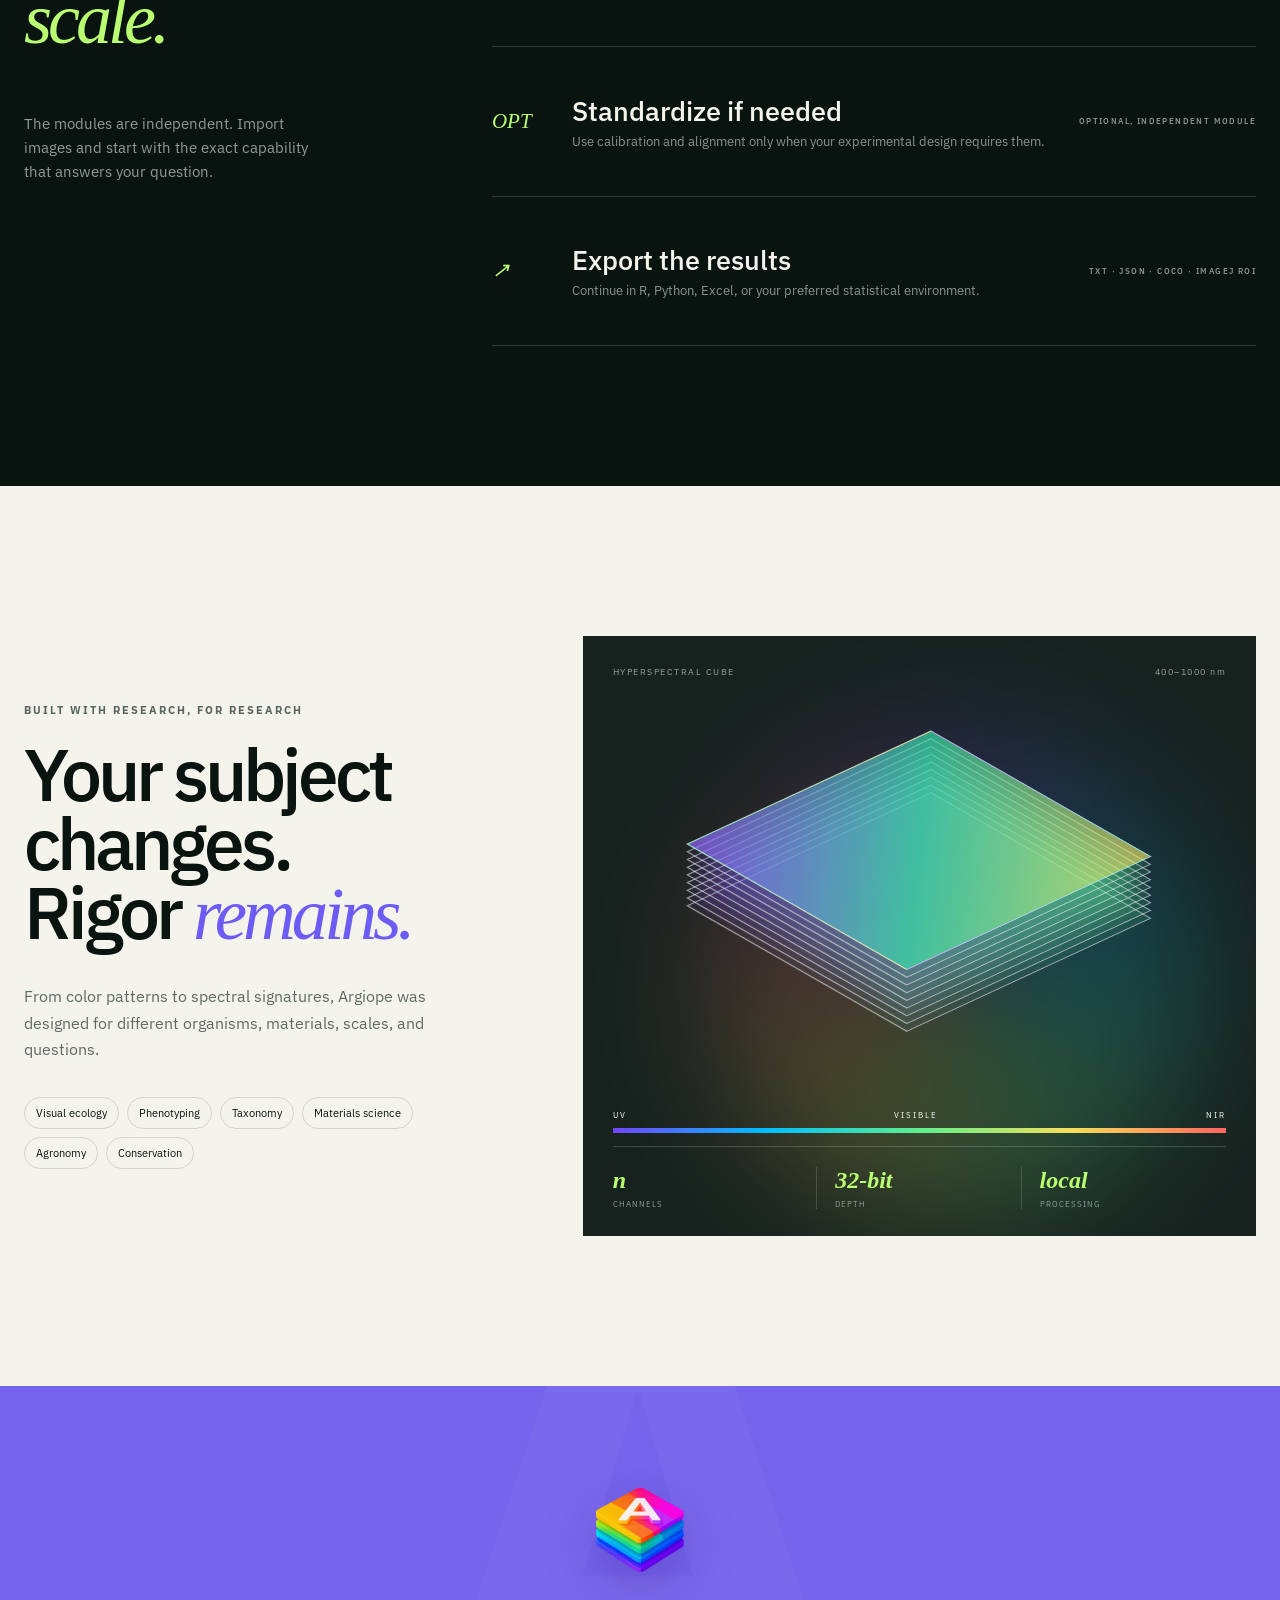
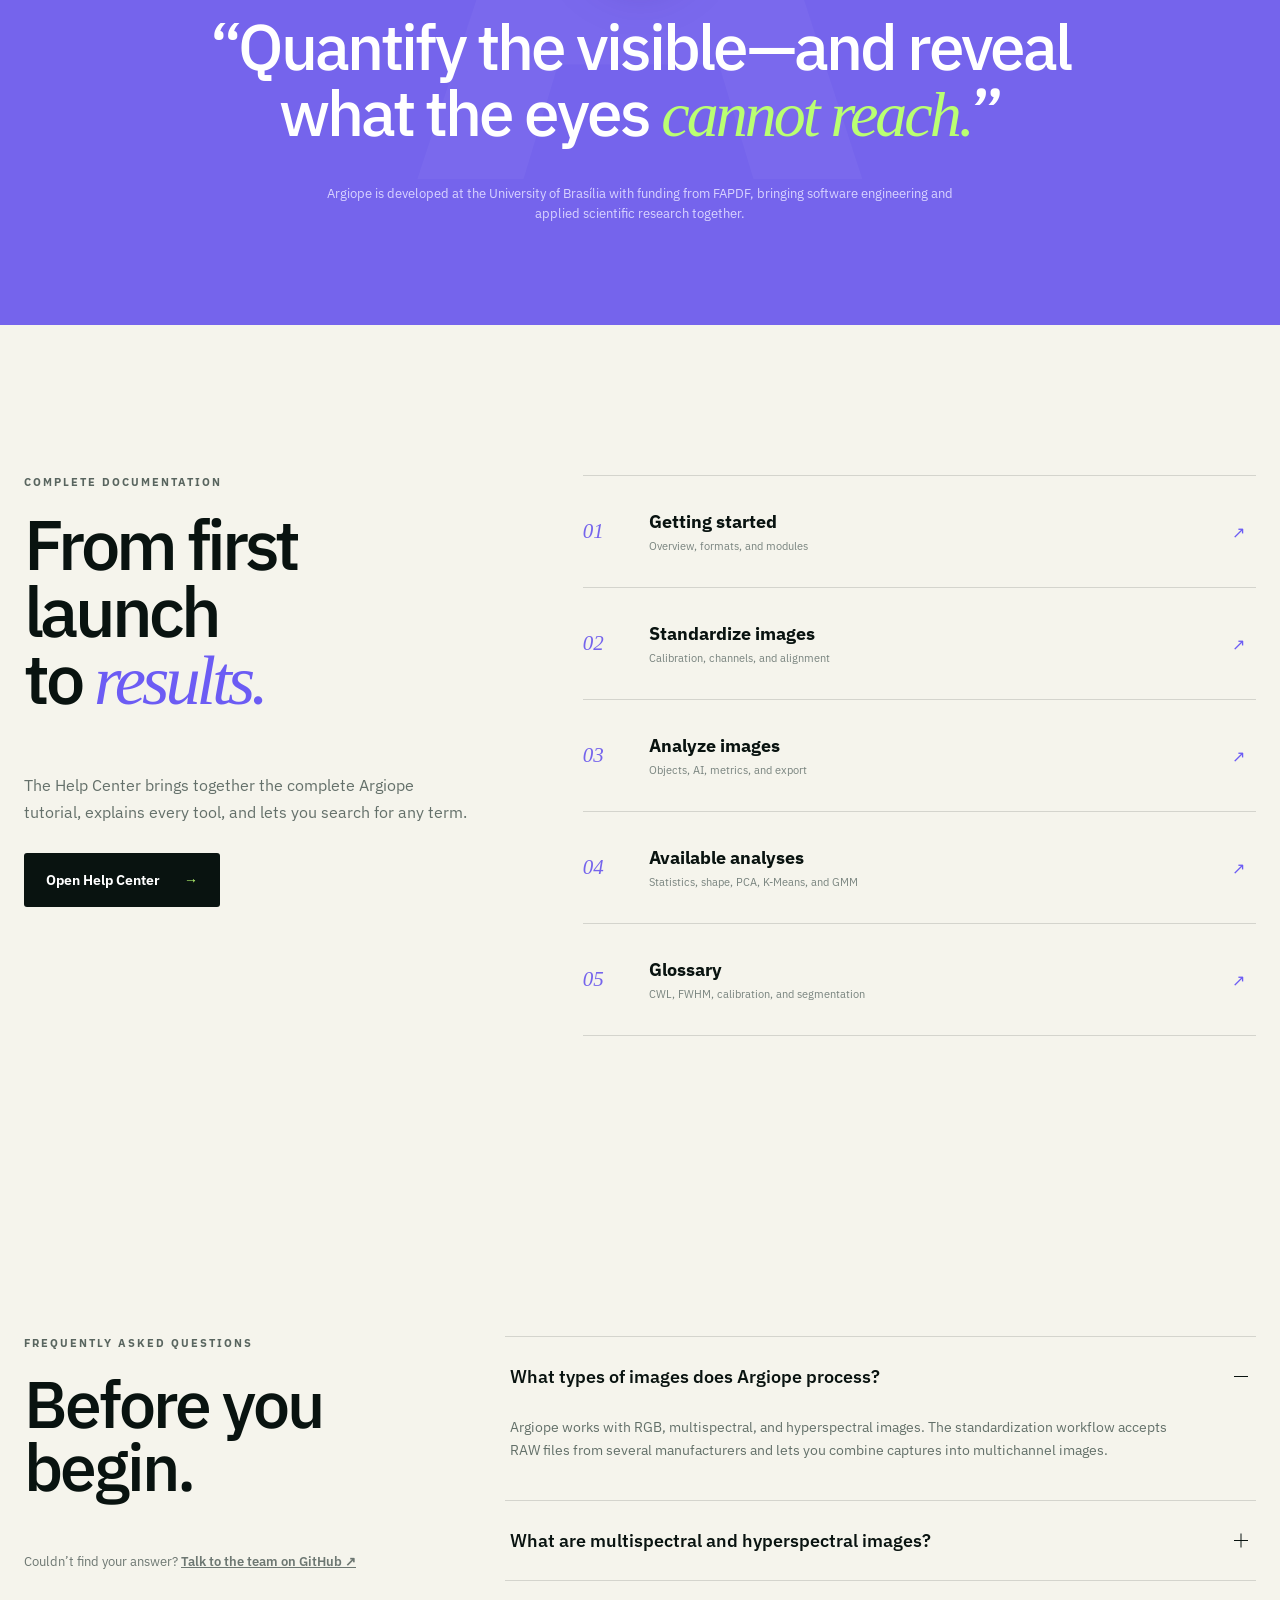
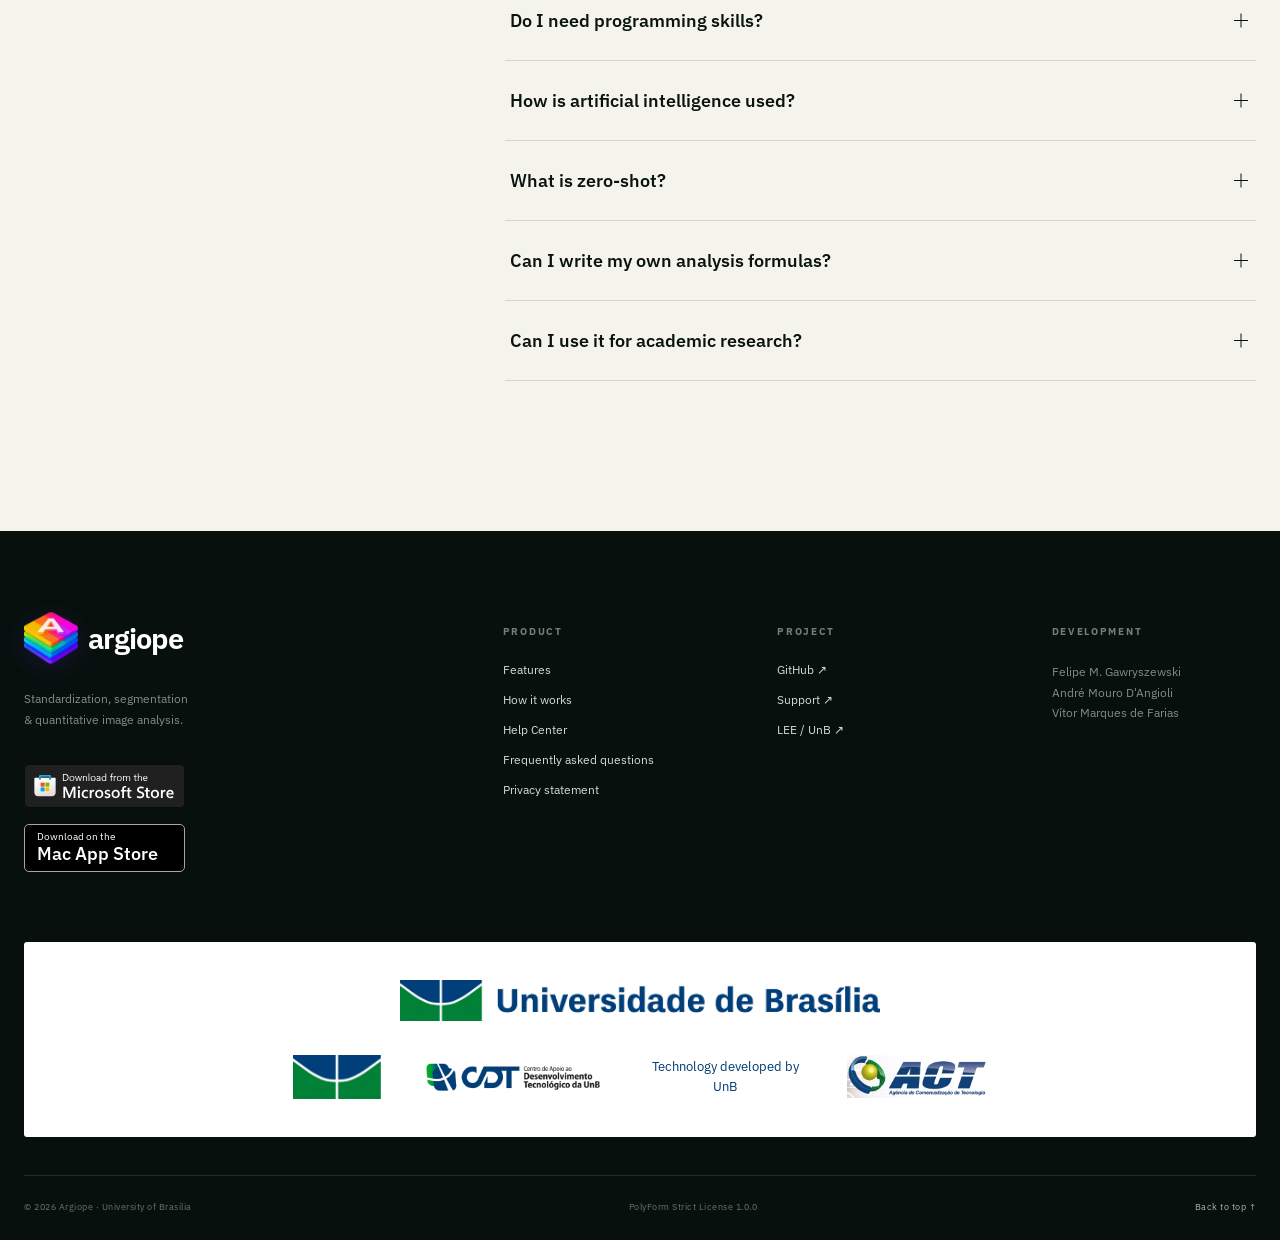
==== commit 24f6d457: "Add files via upload" ====
--- a/index.html
+++ b/index.html
@@ -9,10 +9,10 @@
   <meta property="og:locale" content="en_US">
   <meta property="og:title" content="Argiope — Turn images into evidence">
   <meta property="og:description" content="Standardize, segment, and analyze scientific images in an AI-assisted visual workflow.">
-  <meta property="og:image" content="assets/argiope-logo.png">
+  <meta property="og:image" content="assets/argiope-logo.png?v=b9d632a010e6">
   <title>Argiope — Turn images into evidence</title>
-  <link rel="icon" href="assets/argiope-logo.png">
-  <link rel="stylesheet" href="styles.css?v=5e774c0b13e6">
+  <link rel="icon" href="assets/argiope-logo.png?v=b9d632a010e6">
+  <link rel="stylesheet" href="styles.css?v=5d6a598d444a">
   <link rel="alternate" hreflang="pt-BR" href="index-pt.html">
   <link rel="alternate" hreflang="en" href="index-en.html">
   <link rel="alternate" hreflang="es" href="index-es.html">
@@ -40,7 +40,7 @@
       "@type": "SoftwareApplication",
       "name": "Argiope",
       "applicationCategory": "ScienceApplication",
-      "operatingSystem": "Windows",
+      "operatingSystem": "Windows, macOS",
       "description": "Desktop suite for standardization, segmentation, and quantitative analysis of RGB, multispectral, and hyperspectral images.",
       "license": "https://polyformproject.org/licenses/strict/1.0.0/",
       "codeRepository": "https://github.com/argiopeLab/Argiope"
@@ -53,7 +53,7 @@
   <header class="site-header" id="topo">
     <div class="nav-wrap shell">
       <a class="brand" href="#topo" aria-label="Argiope, home">
-        <img src="assets/argiope-logo.png" alt="" width="42" height="42">
+        <img src="assets/argiope-logo.png?v=b9d632a010e6" alt="" width="42" height="42">
         <span>argiope</span>
       </a>
       <button class="menu-toggle" aria-expanded="false" aria-controls="menu-principal" aria-label="Open menu">
@@ -88,10 +88,10 @@
           <a class="store-badge store-badge-hero" href="https://apps.microsoft.com/detail/9N33VQRPGR9X" target="_blank" rel="noopener noreferrer" aria-label="Download Argiope from the Microsoft Store">
             <img src="assets/microsoft-store-badge-en.svg" alt="Get it from Microsoft" width="161" height="44">
           </a>
-          <div class="platform-coming-soon" aria-label="macOS version coming soon">
-            <strong>macOS</strong>
-            <span>coming soon</span>
-          </div>
+          <a class="store-badge store-badge-mac store-badge-hero" href="https://apps.apple.com/app/argiope/id6822448514" target="_blank" rel="noopener noreferrer" aria-label="Download Argiope from the Mac App Store">
+            <span>Download on the</span>
+            <strong>Mac App Store</strong>
+          </a>
         </div>
         <div class="hero-meta" aria-label="Compatibility">
           <span>RGB</span><span>Multispectral</span><span>Hyperspectral</span>
@@ -124,12 +124,12 @@
           <span class="kicker light">DISCOVER ARGIOPE</span>
           <h2>See the software<br><em>in action.</em></h2>
           <p>Discover Argiope’s key features and see how it applies AI to segmentation and multi-image analysis, with standardization available whenever needed.</p>
-          <a class="text-link video-link" href="https://youtu.be/8K30xYQvv1Q" target="_blank" rel="noreferrer">Watch on YouTube <span aria-hidden="true">↗</span></a>
+          <a class="text-link video-link" href="https://youtu.be/IZ79rgv7XCg" target="_blank" rel="noreferrer">Watch on YouTube <span aria-hidden="true">↗</span></a>
         </div>
         <div class="video-player-wrap reveal" style="--delay:.12s">
           <div class="video-player-label"><i></i><span>INTRODUCTION VIDEO</span><b>ARGIOPE SOFTWARE</b></div>
           <div class="video-player">
-            <iframe src="https://www.youtube-nocookie.com/embed/8K30xYQvv1Q?rel=0" title="Argiope Software — key features" loading="lazy" allow="accelerometer; autoplay; clipboard-write; encrypted-media; gyroscope; picture-in-picture; web-share" referrerpolicy="strict-origin-when-cross-origin" allowfullscreen></iframe>
+            <iframe src="https://www.youtube-nocookie.com/embed/IZ79rgv7XCg?rel=0" title="Argiope Software — key features" loading="lazy" allow="accelerometer; autoplay; clipboard-write; encrypted-media; gyroscope; picture-in-picture; web-share" referrerpolicy="strict-origin-when-cross-origin" allowfullscreen></iframe>
           </div>
         </div>
       </div>
@@ -198,7 +198,7 @@
 
     <section class="quote-section">
       <div class="shell quote-wrap reveal">
-        <img src="assets/argiope-logo.png" alt="" width="88" height="88">
+        <img src="assets/argiope-logo.png?v=b9d632a010e6" alt="" width="88" height="88">
         <blockquote>“Quantify the visible—and reveal<br>what the eyes <em>cannot reach.</em>”</blockquote>
         <p>Argiope is developed at the University of Brasília with funding from FAPDF, bringing software engineering and applied scientific research together.</p>
       </div>
@@ -237,7 +237,7 @@
 
   <footer class="footer">
     <div class="shell footer-grid">
-      <div class="footer-brand"><a class="brand brand-light" href="#topo"><img src="assets/argiope-logo.png" alt="" width="54" height="54"><span>argiope</span></a><p>Standardization, segmentation<br>&amp; quantitative image analysis.</p><a class="store-badge store-badge-footer" href="https://apps.microsoft.com/detail/9N33VQRPGR9X" target="_blank" rel="noopener noreferrer" aria-label="Download Argiope from the Microsoft Store"><img src="assets/microsoft-store-badge-en.svg" alt="Get it from Microsoft" width="161" height="44"></a></div>
+      <div class="footer-brand"><a class="brand brand-light" href="#topo"><img src="assets/argiope-logo.png?v=b9d632a010e6" alt="" width="54" height="54"><span>argiope</span></a><p>Standardization, segmentation<br>&amp; quantitative image analysis.</p><a class="store-badge store-badge-footer" href="https://apps.microsoft.com/detail/9N33VQRPGR9X" target="_blank" rel="noopener noreferrer" aria-label="Download Argiope from the Microsoft Store"><img src="assets/microsoft-store-badge-en.svg" alt="Get it from Microsoft" width="161" height="44"></a><a class="store-badge store-badge-mac store-badge-footer" href="https://apps.apple.com/app/argiope/id6822448514" target="_blank" rel="noopener noreferrer" aria-label="Download Argiope from the Mac App Store"><span>Download on the</span><strong>Mac App Store</strong></a></div>
       <div><h3>Product</h3><a href="#recursos">Features</a><a href="#fluxo">How it works</a><a href="help-en.html">Help Center</a><a href="#faq">Frequently asked questions</a><a href="privacy.html#en">Privacy statement</a></div>
       <div><h3>Project</h3><a href="https://github.com/argiopeLab/Argiope" target="_blank" rel="noreferrer">GitHub ↗</a><a href="https://github.com/argiopeLab/Argiope/issues/" target="_blank" rel="noreferrer">Support ↗</a><a href="https://lee.unb.br/" target="_blank" rel="noreferrer">LEE / UnB ↗</a></div>
       <div><h3>Development</h3><p>Felipe M. Gawryszewski<br>André Mouro D'Angioli<br>Vítor Marques de Farias</p></div>
--- a/styles.css
+++ b/styles.css
@@ -34,7 +34,7 @@
 @media(max-width:760px){.tutorial-strip{padding:35px 0}.tutorial-playlist{padding:34px 26px;grid-template-columns:58px 1fr;gap:20px}.tutorial-play{width:56px;height:56px}.tutorial-play i{border-top-width:8px;border-bottom-width:8px;border-left-width:13px}.tutorial-playlist h2{font-size:32px}.tutorial-playlist>b{grid-column:2;justify-self:start;margin-top:4px}}
 .formula-callout{margin:24px 0 18px;padding:18px;background:#5f50d5;color:#fff;display:grid;grid-template-columns:1fr auto;gap:5px 18px;box-shadow:9px 10px 0 rgba(80,64,185,.16)}.formula-callout span{grid-column:1/-1;color:#d7ffad;font-size:8px;font-weight:750;letter-spacing:1.5px}.formula-callout strong{font-size:16px}.formula-callout code{grid-row:2/4;grid-column:2;padding:8px 10px;align-self:center;background:#241b6d;color:var(--lime);font-family:ui-monospace,SFMono-Regular,Consolas,monospace;font-size:12px}.formula-callout small{font-size:10px;line-height:1.45;color:#d9d4ff;max-width:310px}
 @media(max-width:760px){.formula-callout{display:block}.formula-callout span,.formula-callout strong,.formula-callout code,.formula-callout small{display:block}.formula-callout strong{margin:7px 0}.formula-callout code{margin:10px 0}.formula-callout small{max-width:none}}
-.download-options{display:flex;align-items:center;gap:12px;margin-top:24px}.store-badge{display:inline-flex;align-items:center;width:max-content;transition:transform .2s ease,filter .2s ease}.store-badge:hover{transform:translateY(-2px);filter:brightness(1.04)}.store-badge:focus-visible{outline:3px solid var(--mint);outline-offset:5px}.store-badge img{display:block;width:181px;height:auto}.store-badge-hero{margin-top:0}.store-badge-footer{margin-top:22px}.store-badge-footer img{width:161px}.platform-coming-soon{min-height:50px;padding:7px 16px;border:1px solid var(--line);border-radius:5px;display:flex;flex-direction:column;justify-content:center;background:rgba(255,255,255,.28)}.platform-coming-soon strong{font-size:14px;line-height:1.1}.platform-coming-soon span{margin-top:3px;color:var(--muted);font-size:9px;font-weight:650;letter-spacing:.8px;text-transform:uppercase}
+.download-options{display:flex;align-items:center;gap:12px;margin-top:24px}.store-badge{display:inline-flex;align-items:center;width:max-content;transition:transform .2s ease,filter .2s ease}.store-badge:hover{transform:translateY(-2px);filter:brightness(1.04)}.store-badge:focus-visible{outline:3px solid var(--mint);outline-offset:5px}.store-badge img{display:block;width:181px;height:auto}.store-badge-hero{margin-top:0}.store-badge-footer{margin-top:22px}.store-badge-footer img{width:161px}.store-badge-mac{width:181px;min-height:50px;padding:6px 12px;flex-direction:column;align-items:flex-start;justify-content:center;border:1px solid #a6a6a6;border-radius:5px;background:#000;color:#fff;text-decoration:none}.store-badge-mac span{font-size:10px;line-height:1.2}.store-badge-mac strong{font-size:18px;line-height:1.2;font-weight:550;white-space:nowrap}.store-badge-mac.store-badge-footer{width:161px;min-height:44px}.store-badge-footer+.store-badge-footer{display:flex;margin-top:12px}
 @media(max-width:760px){.download-options{align-items:flex-start;flex-direction:column}}
 .language-switcher{display:flex;align-items:center;gap:3px;padding:3px;border:1px solid var(--line);border-radius:999px}.language-switcher a{display:grid;place-items:center;min-width:30px;height:26px;padding:0 7px;border-radius:999px;color:#52605a;text-decoration:none;font-size:10px;font-weight:750;letter-spacing:.7px;transition:.2s}.language-switcher a:hover{color:var(--ink);background:rgba(9,19,16,.06)}.language-switcher a[aria-current=page]{color:#fff;background:var(--ink)}
 @media(max-width:1120px) and (min-width:761px){.main-nav{gap:19px;font-size:12px}.language-switcher a{min-width:27px;padding:0 5px}}
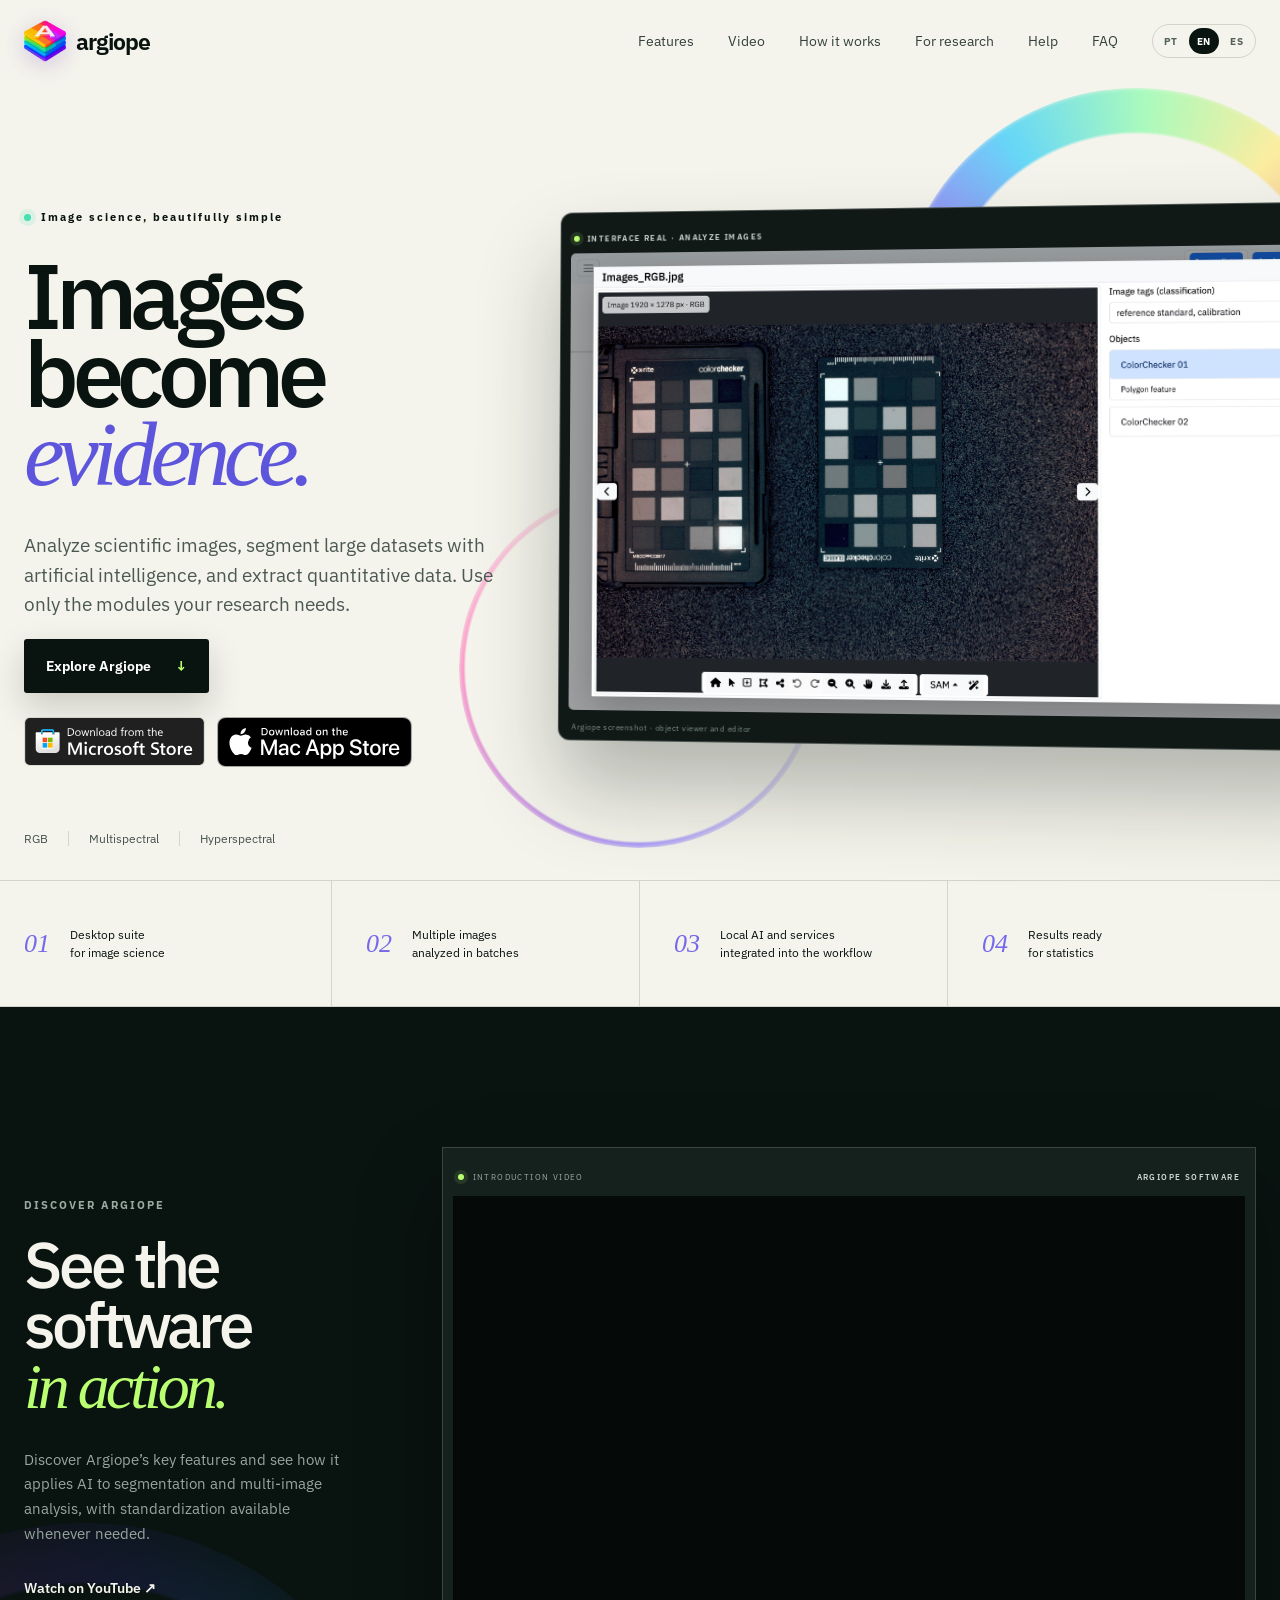
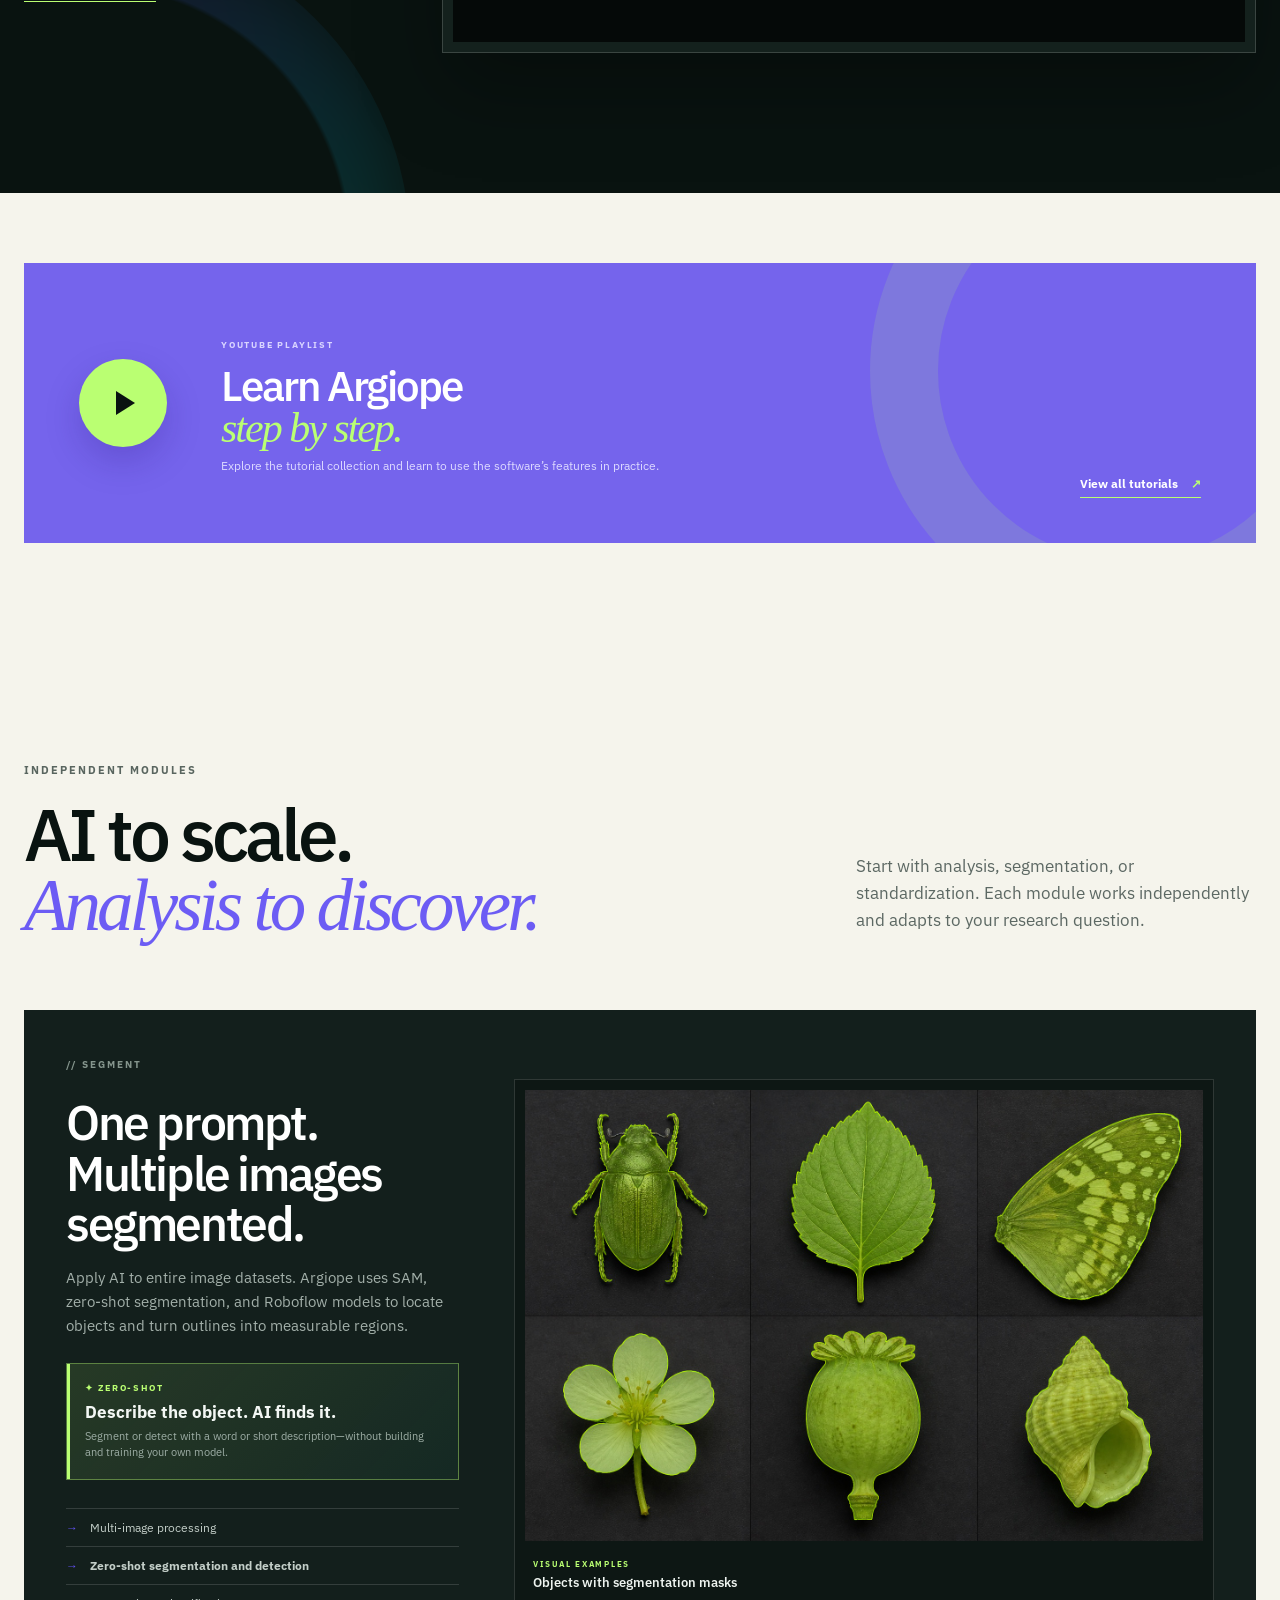
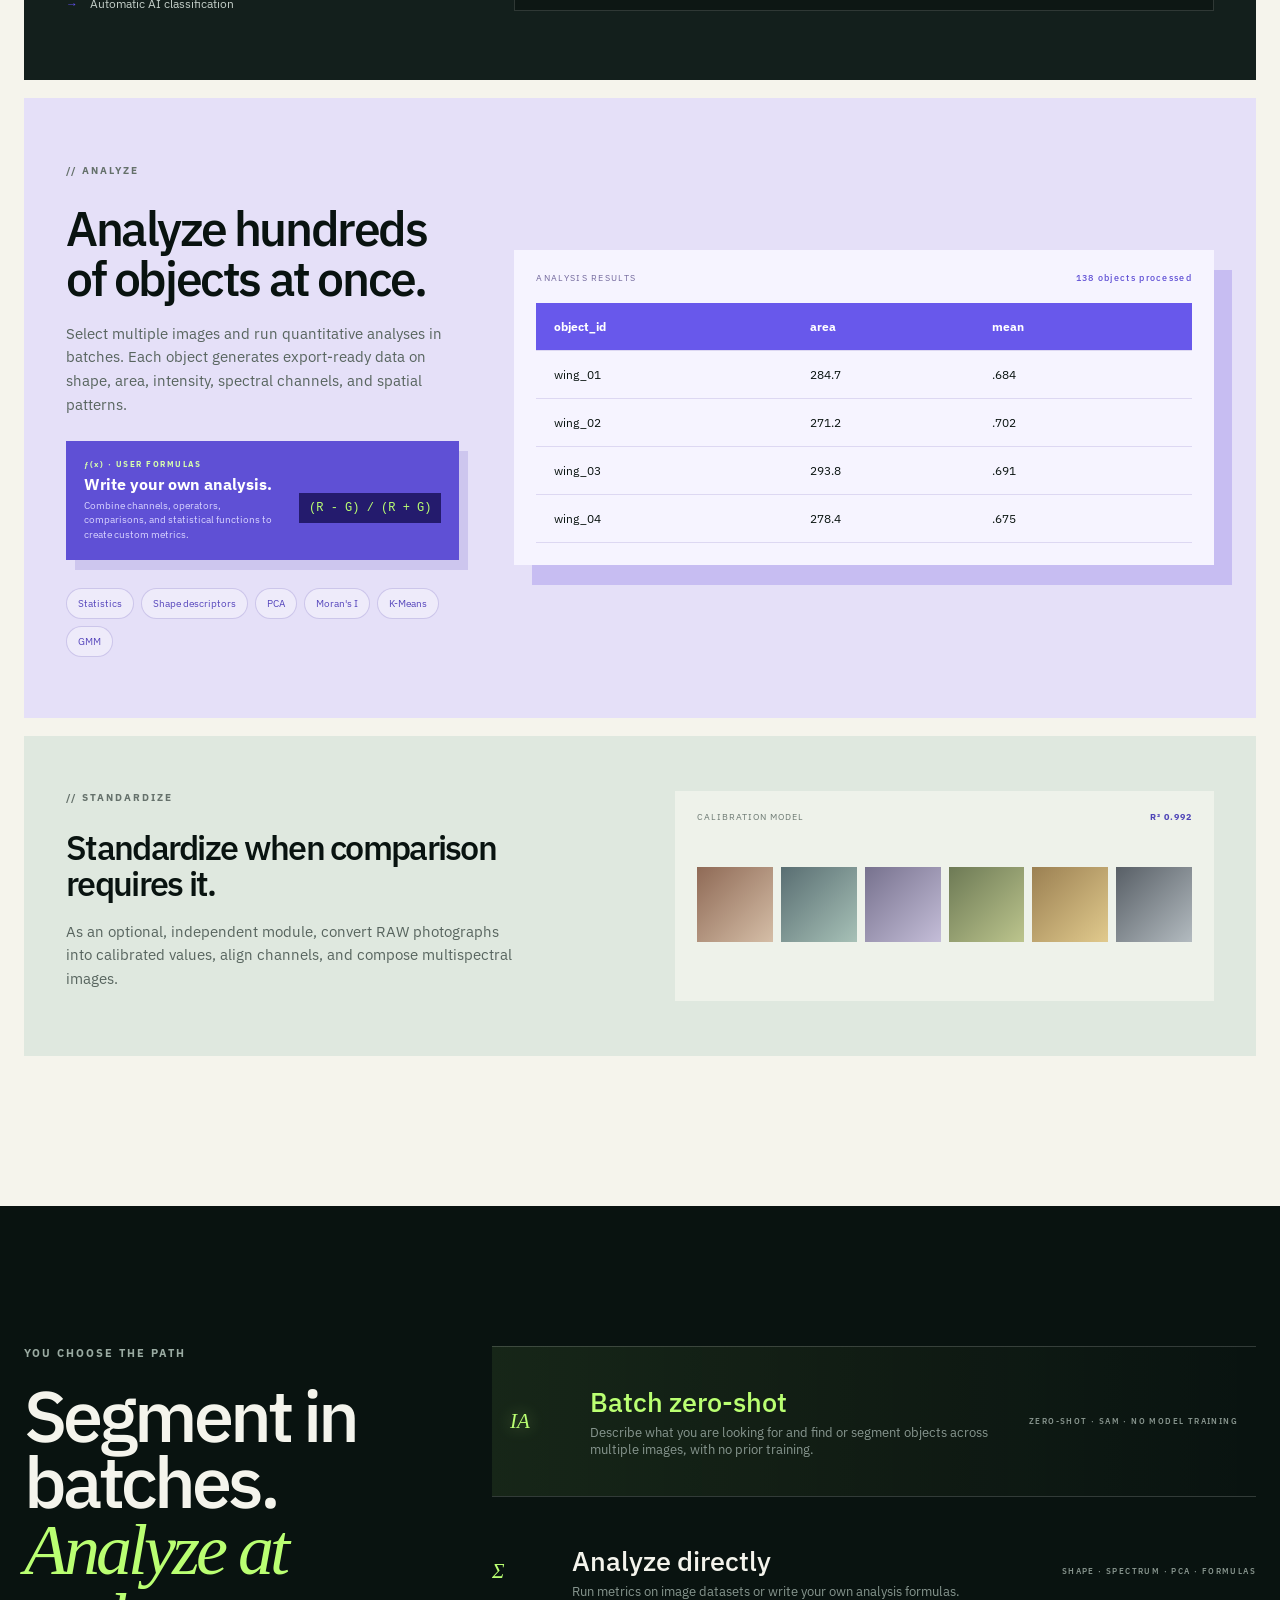
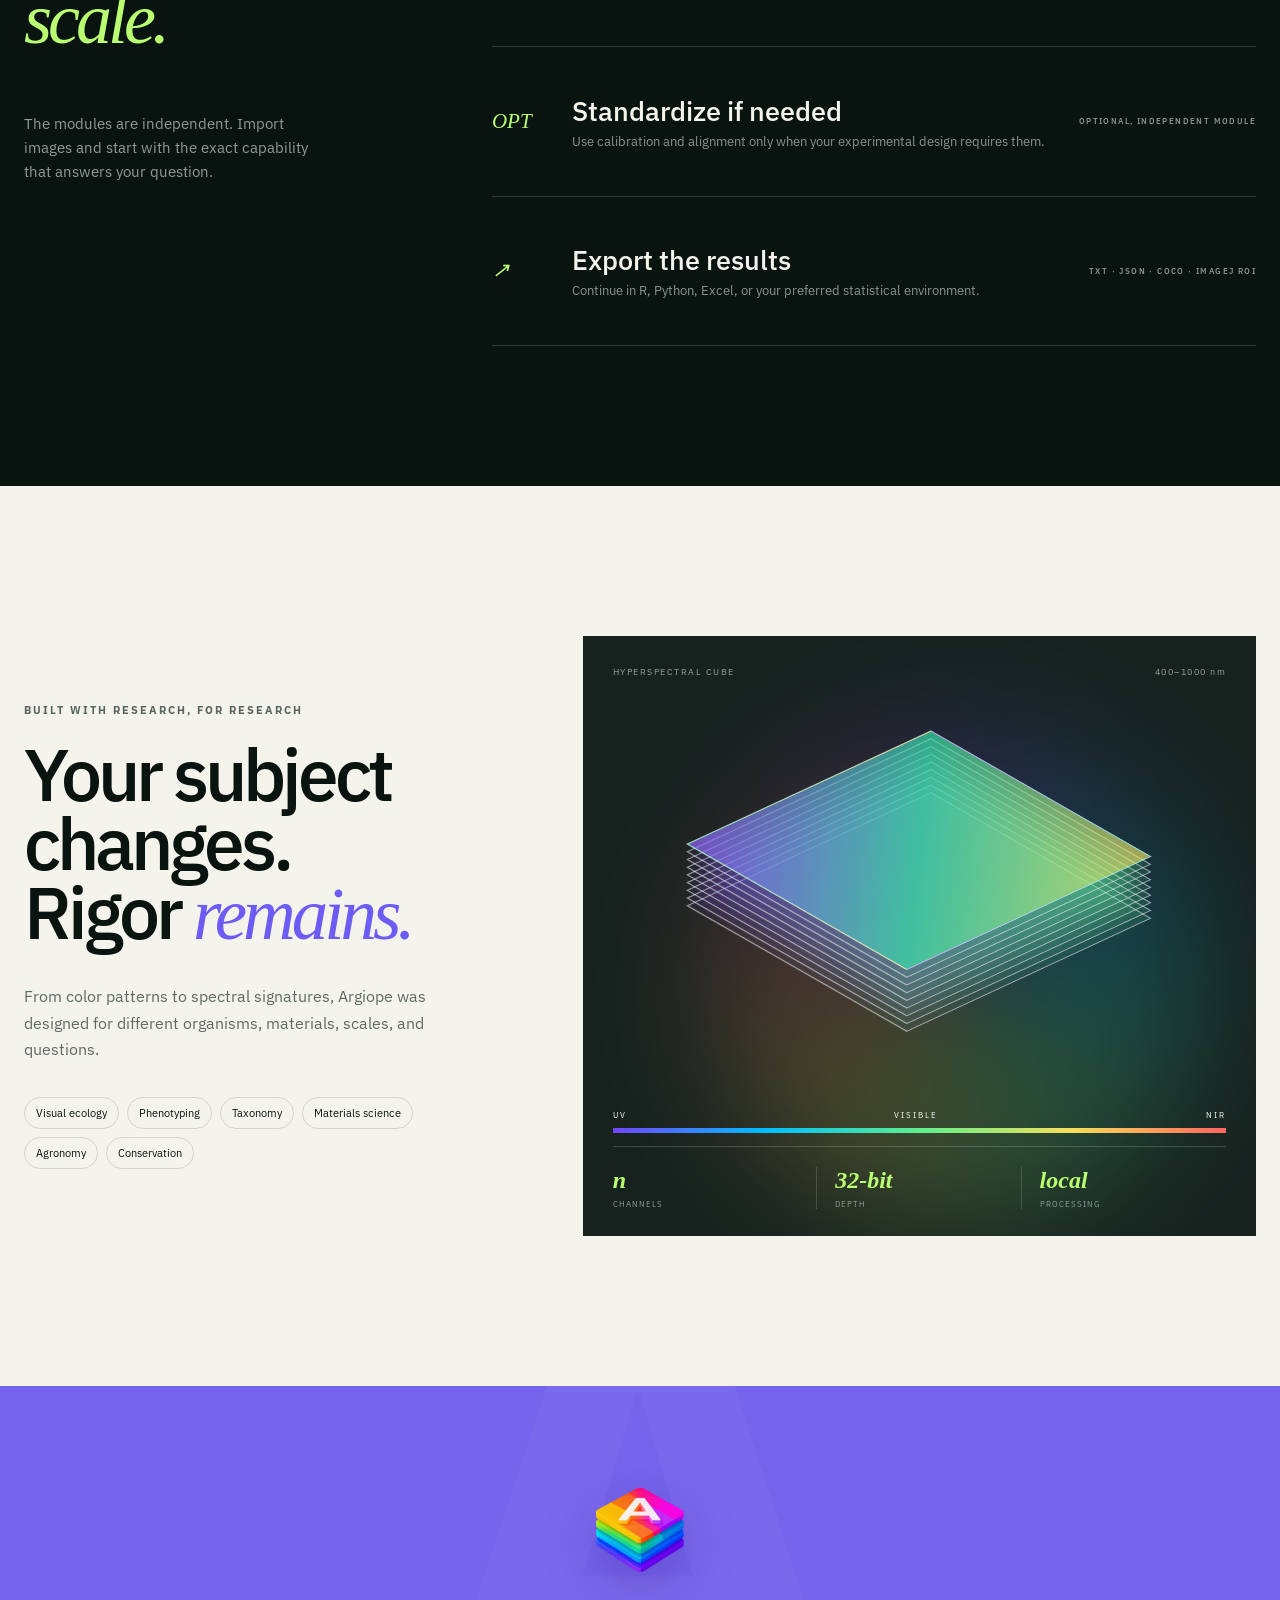
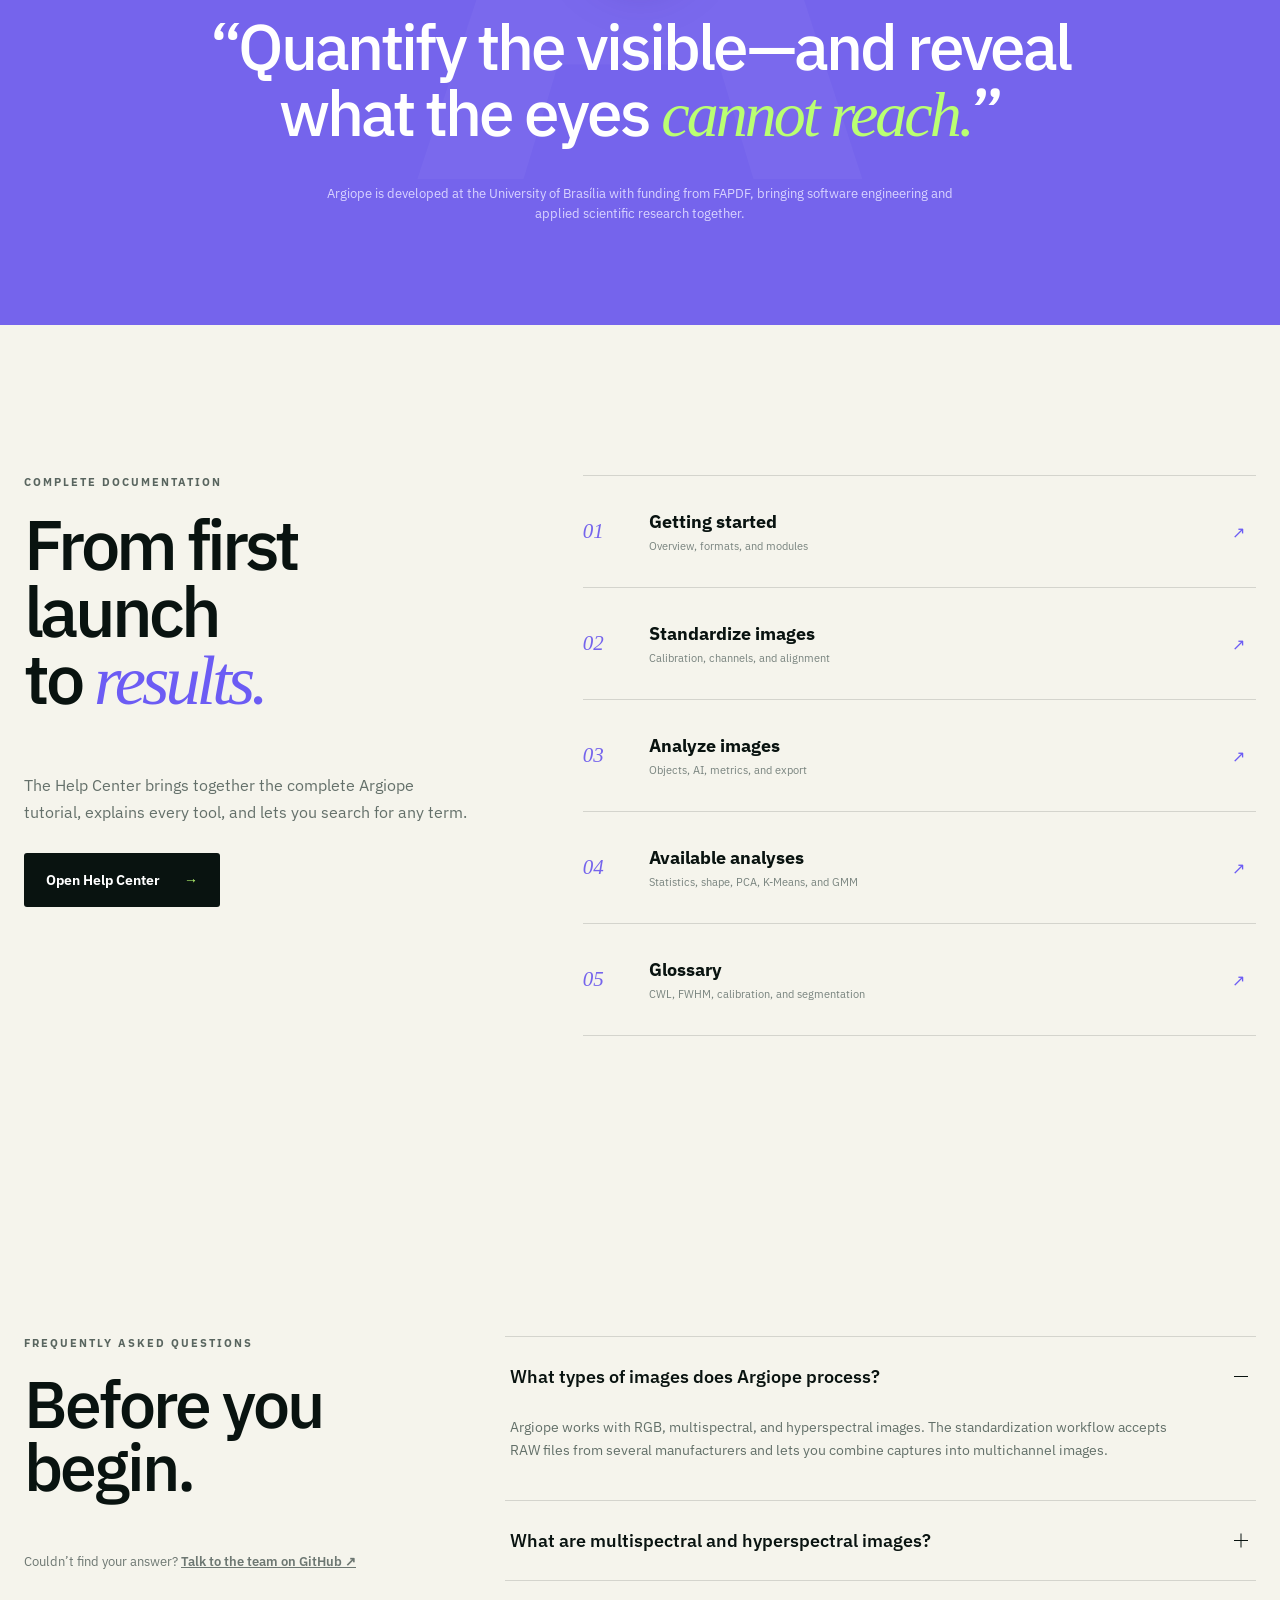
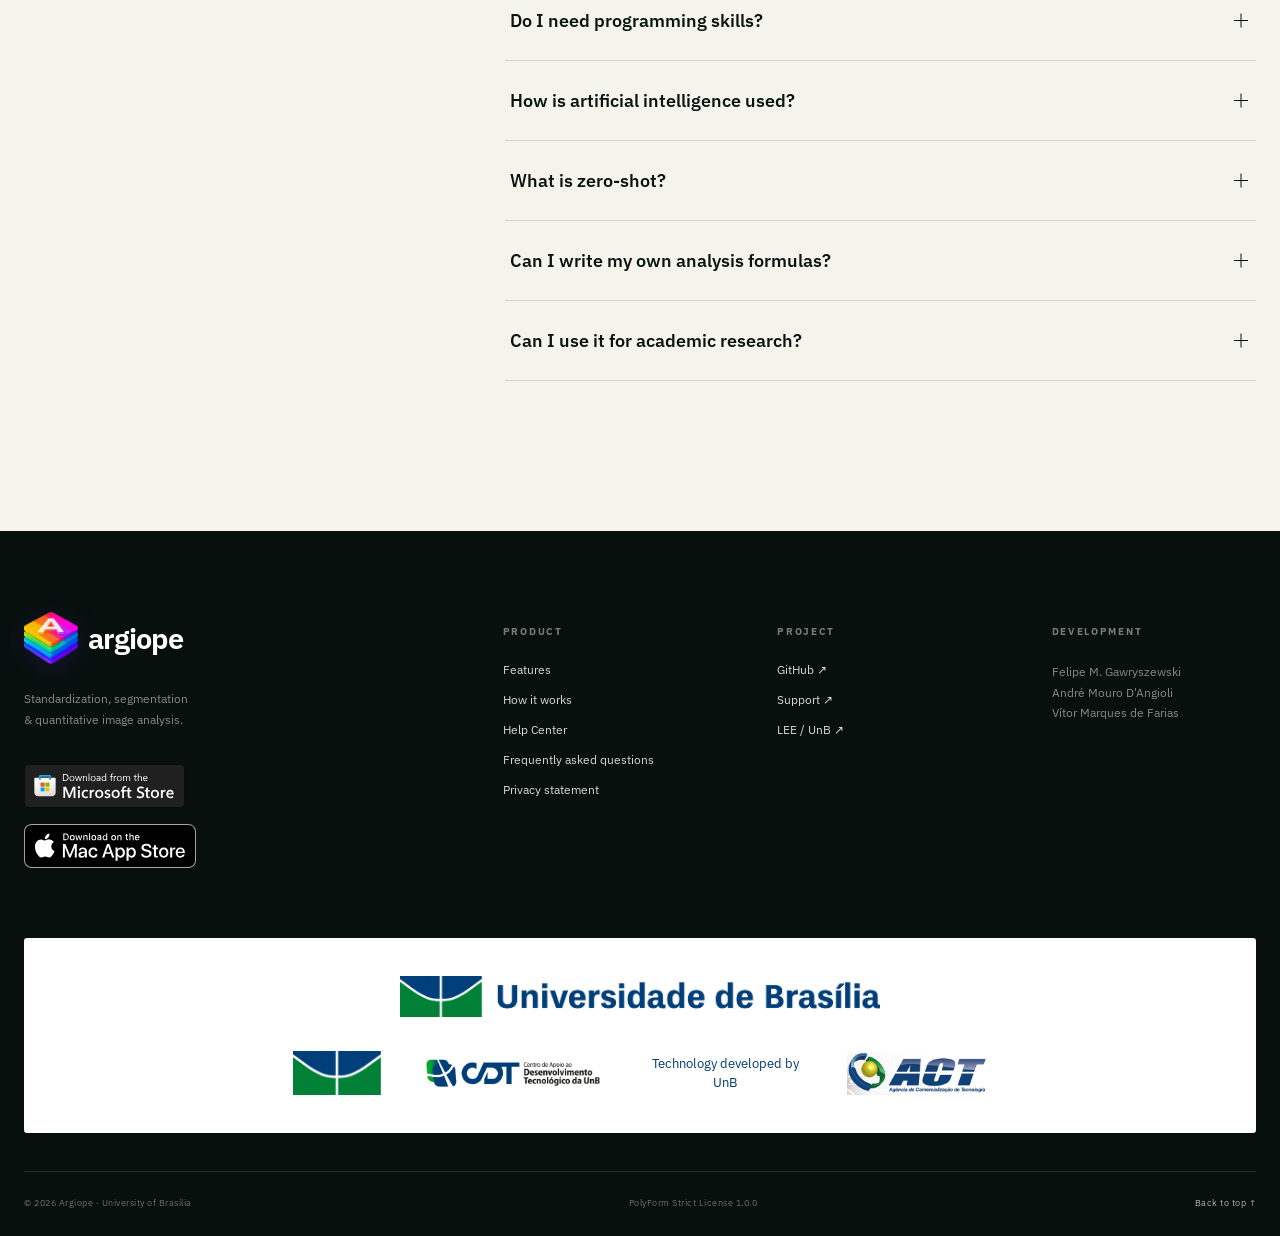
==== commit b814c29b: "Add files via upload" ====
--- a/index.html
+++ b/index.html
@@ -12,7 +12,7 @@
   <meta property="og:image" content="assets/argiope-logo.png?v=b9d632a010e6">
   <title>Argiope — Turn images into evidence</title>
   <link rel="icon" href="assets/argiope-logo.png?v=b9d632a010e6">
-  <link rel="stylesheet" href="styles.css?v=5d6a598d444a">
+  <link rel="stylesheet" href="styles.css?v=70e8c110591d">
   <link rel="alternate" hreflang="pt-BR" href="index-pt.html">
   <link rel="alternate" hreflang="en" href="index-en.html">
   <link rel="alternate" hreflang="es" href="index-es.html">
@@ -89,8 +89,7 @@
             <img src="assets/microsoft-store-badge-en.svg" alt="Get it from Microsoft" width="161" height="44">
           </a>
           <a class="store-badge store-badge-mac store-badge-hero" href="https://apps.apple.com/app/argiope/id6822448514" target="_blank" rel="noopener noreferrer" aria-label="Download Argiope from the Mac App Store">
-            <span>Download on the</span>
-            <strong>Mac App Store</strong>
+            <img src="assets/mac-app-store-badge.svg" alt="Download on the Mac App Store" width="156.10054" height="40">
           </a>
         </div>
         <div class="hero-meta" aria-label="Compatibility">
@@ -237,7 +236,7 @@
 
   <footer class="footer">
     <div class="shell footer-grid">
-      <div class="footer-brand"><a class="brand brand-light" href="#topo"><img src="assets/argiope-logo.png?v=b9d632a010e6" alt="" width="54" height="54"><span>argiope</span></a><p>Standardization, segmentation<br>&amp; quantitative image analysis.</p><a class="store-badge store-badge-footer" href="https://apps.microsoft.com/detail/9N33VQRPGR9X" target="_blank" rel="noopener noreferrer" aria-label="Download Argiope from the Microsoft Store"><img src="assets/microsoft-store-badge-en.svg" alt="Get it from Microsoft" width="161" height="44"></a><a class="store-badge store-badge-mac store-badge-footer" href="https://apps.apple.com/app/argiope/id6822448514" target="_blank" rel="noopener noreferrer" aria-label="Download Argiope from the Mac App Store"><span>Download on the</span><strong>Mac App Store</strong></a></div>
+      <div class="footer-brand"><a class="brand brand-light" href="#topo"><img src="assets/argiope-logo.png?v=b9d632a010e6" alt="" width="54" height="54"><span>argiope</span></a><p>Standardization, segmentation<br>&amp; quantitative image analysis.</p><a class="store-badge store-badge-footer" href="https://apps.microsoft.com/detail/9N33VQRPGR9X" target="_blank" rel="noopener noreferrer" aria-label="Download Argiope from the Microsoft Store"><img src="assets/microsoft-store-badge-en.svg" alt="Get it from Microsoft" width="161" height="44"></a><a class="store-badge store-badge-mac store-badge-footer" href="https://apps.apple.com/app/argiope/id6822448514" target="_blank" rel="noopener noreferrer" aria-label="Download Argiope from the Mac App Store"><img src="assets/mac-app-store-badge.svg" alt="Download on the Mac App Store" width="156.10054" height="40"></a></div>
       <div><h3>Product</h3><a href="#recursos">Features</a><a href="#fluxo">How it works</a><a href="help-en.html">Help Center</a><a href="#faq">Frequently asked questions</a><a href="privacy.html#en">Privacy statement</a></div>
       <div><h3>Project</h3><a href="https://github.com/argiopeLab/Argiope" target="_blank" rel="noreferrer">GitHub ↗</a><a href="https://github.com/argiopeLab/Argiope/issues/" target="_blank" rel="noreferrer">Support ↗</a><a href="https://lee.unb.br/" target="_blank" rel="noreferrer">LEE / UnB ↗</a></div>
       <div><h3>Development</h3><p>Felipe M. Gawryszewski<br>André Mouro D'Angioli<br>Vítor Marques de Farias</p></div>
--- a/styles.css
+++ b/styles.css
@@ -34,7 +34,7 @@
 @media(max-width:760px){.tutorial-strip{padding:35px 0}.tutorial-playlist{padding:34px 26px;grid-template-columns:58px 1fr;gap:20px}.tutorial-play{width:56px;height:56px}.tutorial-play i{border-top-width:8px;border-bottom-width:8px;border-left-width:13px}.tutorial-playlist h2{font-size:32px}.tutorial-playlist>b{grid-column:2;justify-self:start;margin-top:4px}}
 .formula-callout{margin:24px 0 18px;padding:18px;background:#5f50d5;color:#fff;display:grid;grid-template-columns:1fr auto;gap:5px 18px;box-shadow:9px 10px 0 rgba(80,64,185,.16)}.formula-callout span{grid-column:1/-1;color:#d7ffad;font-size:8px;font-weight:750;letter-spacing:1.5px}.formula-callout strong{font-size:16px}.formula-callout code{grid-row:2/4;grid-column:2;padding:8px 10px;align-self:center;background:#241b6d;color:var(--lime);font-family:ui-monospace,SFMono-Regular,Consolas,monospace;font-size:12px}.formula-callout small{font-size:10px;line-height:1.45;color:#d9d4ff;max-width:310px}
 @media(max-width:760px){.formula-callout{display:block}.formula-callout span,.formula-callout strong,.formula-callout code,.formula-callout small{display:block}.formula-callout strong{margin:7px 0}.formula-callout code{margin:10px 0}.formula-callout small{max-width:none}}
-.download-options{display:flex;align-items:center;gap:12px;margin-top:24px}.store-badge{display:inline-flex;align-items:center;width:max-content;transition:transform .2s ease,filter .2s ease}.store-badge:hover{transform:translateY(-2px);filter:brightness(1.04)}.store-badge:focus-visible{outline:3px solid var(--mint);outline-offset:5px}.store-badge img{display:block;width:181px;height:auto}.store-badge-hero{margin-top:0}.store-badge-footer{margin-top:22px}.store-badge-footer img{width:161px}.store-badge-mac{width:181px;min-height:50px;padding:6px 12px;flex-direction:column;align-items:flex-start;justify-content:center;border:1px solid #a6a6a6;border-radius:5px;background:#000;color:#fff;text-decoration:none}.store-badge-mac span{font-size:10px;line-height:1.2}.store-badge-mac strong{font-size:18px;line-height:1.2;font-weight:550;white-space:nowrap}.store-badge-mac.store-badge-footer{width:161px;min-height:44px}.store-badge-footer+.store-badge-footer{display:flex;margin-top:12px}
+.download-options{display:flex;align-items:center;gap:12px;margin-top:24px}.store-badge{display:inline-flex;align-items:center;width:max-content;transition:transform .2s ease,filter .2s ease}.store-badge:hover{transform:translateY(-2px);filter:brightness(1.04)}.store-badge:focus-visible{outline:3px solid var(--mint);outline-offset:5px}.store-badge img{display:block;width:181px;height:auto}.store-badge-hero{margin-top:0}.store-badge-footer{margin-top:22px}.store-badge-footer img{width:161px}.store-badge-mac img{width:auto;height:50px}.store-badge-mac.store-badge-footer img{height:44px}.store-badge-footer+.store-badge-footer{display:flex;margin-top:12px}
 @media(max-width:760px){.download-options{align-items:flex-start;flex-direction:column}}
 .language-switcher{display:flex;align-items:center;gap:3px;padding:3px;border:1px solid var(--line);border-radius:999px}.language-switcher a{display:grid;place-items:center;min-width:30px;height:26px;padding:0 7px;border-radius:999px;color:#52605a;text-decoration:none;font-size:10px;font-weight:750;letter-spacing:.7px;transition:.2s}.language-switcher a:hover{color:var(--ink);background:rgba(9,19,16,.06)}.language-switcher a[aria-current=page]{color:#fff;background:var(--ink)}
 @media(max-width:1120px) and (min-width:761px){.main-nav{gap:19px;font-size:12px}.language-switcher a{min-width:27px;padding:0 5px}}
